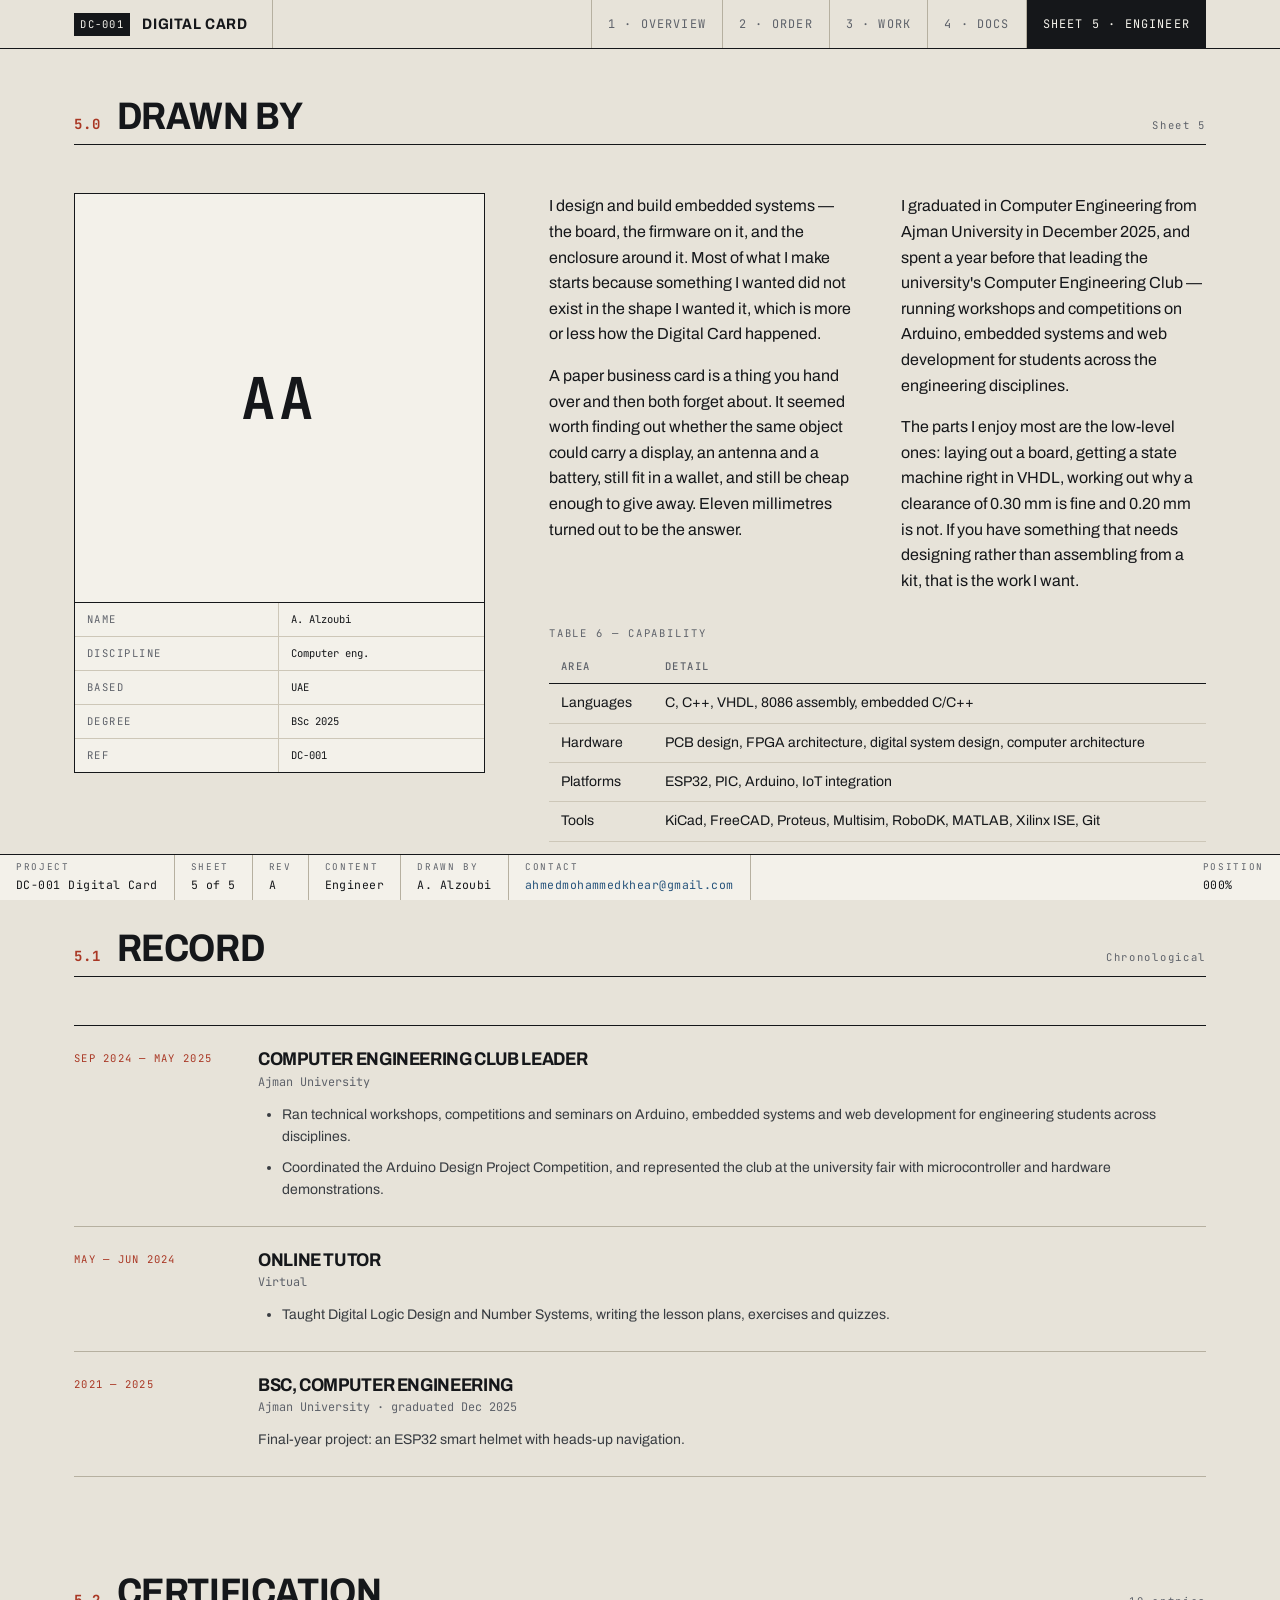
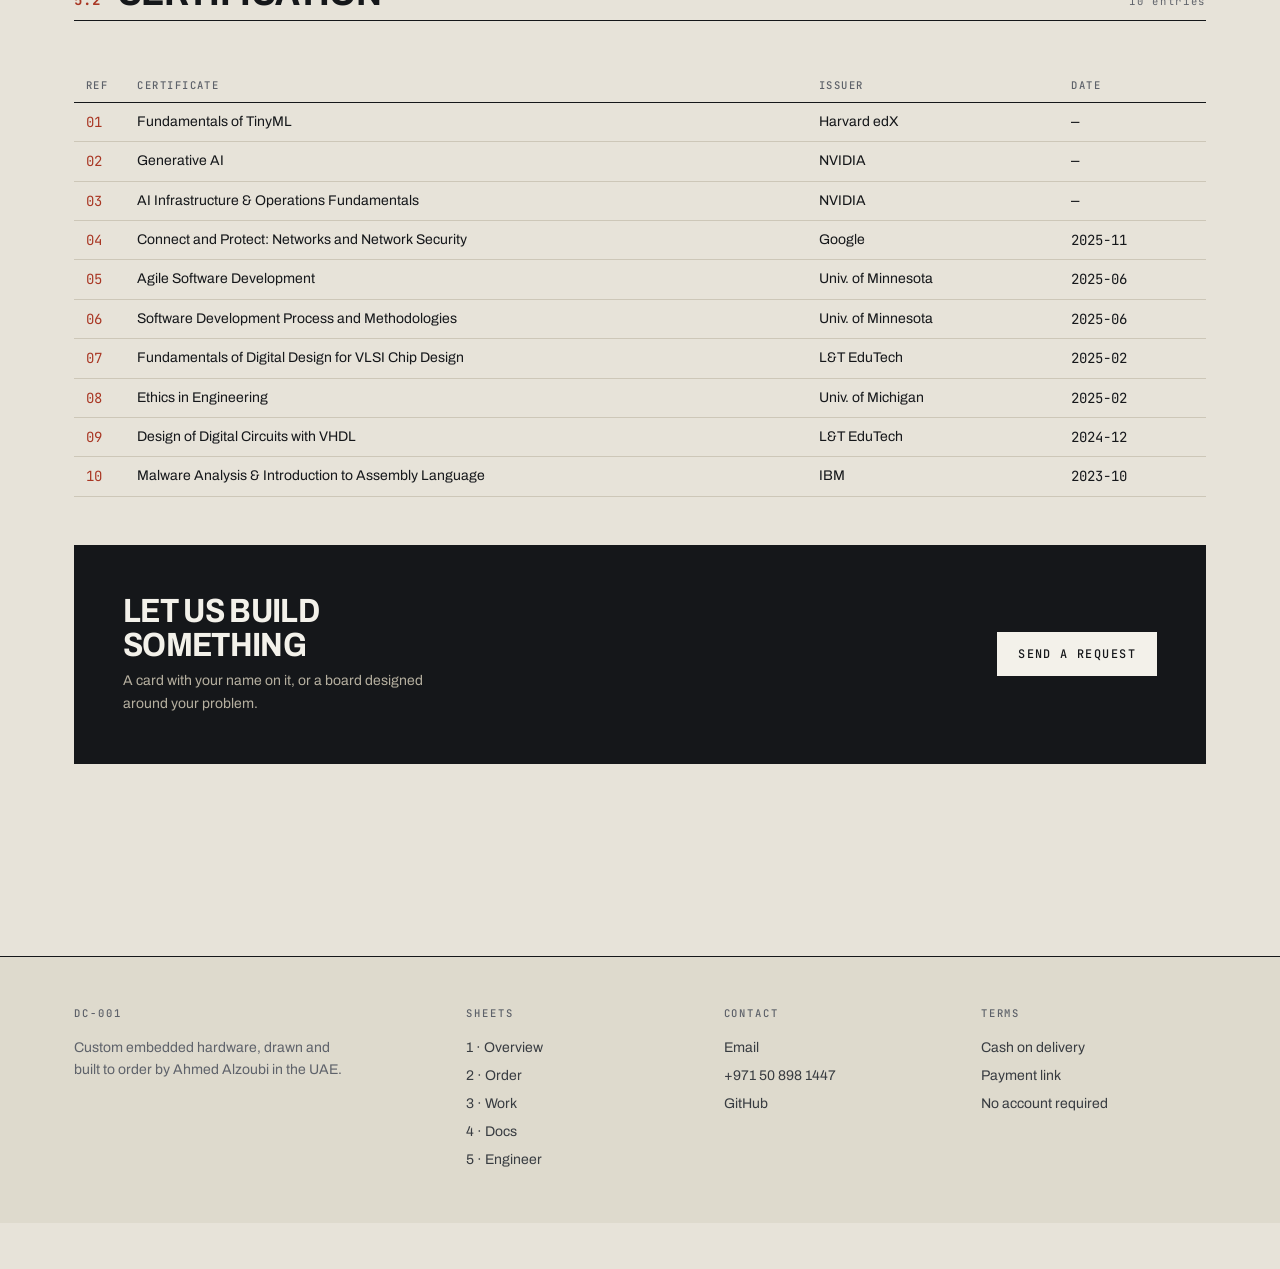
==== about.html @ 769a33d5 "Redesign as an engineering drawing sheet (v4) Present the site as a technical drawing of the product" ====
<!DOCTYPE html>
<html lang="en">
<head>
<meta charset="UTF-8" />
<meta name="viewport" content="width=device-width, initial-scale=1" />
<title>Engineer — DC-001 Digital Card</title>
<meta name="description" content="Ahmed Alzoubi — computer engineer building embedded systems and custom hardware in the UAE." />
<link rel="icon" href="data:image/svg+xml,%3Csvg xmlns='http://www.w3.org/2000/svg' viewBox='0 0 32 32'%3E%3Crect width='32' height='32' fill='%23E7E3D9'/%3E%3Crect x='6' y='9' width='20' height='14' fill='none' stroke='%2315171A' stroke-width='2'/%3E%3Cpath d='M3 27h26' stroke='%23A93724' stroke-width='2'/%3E%3C/svg%3E" />
<link rel="preconnect" href="https://fonts.googleapis.com" />
<link rel="preconnect" href="https://fonts.gstatic.com" crossorigin />
<link rel="stylesheet" href="https://fonts.googleapis.com/css2?family=Archivo:wdth,wght@75..112,400..700&family=JetBrains+Mono:wght@400;500;700&display=swap" />
<link rel="stylesheet" href="style.css" />
</head>
<body>
<a class="skip-link" href="#main">Skip to content</a>

<header class="site-header">
  <div class="container bar">
    <a class="brand" href="index.html"><span class="pn">DC-001</span><span class="nm">Digital Card</span></a>
    <nav class="site-nav" id="site-nav" aria-label="Primary">
      <a href="index.html">1 · Overview</a>
      <a href="shop.html">2 · Order</a>
      <a href="projects.html">3 · Work</a>
      <a href="docs.html">4 · Docs</a>
      <a href="about.html" aria-current="page">Sheet 5 · Engineer</a>
    </nav>
    <button class="nav-toggle" aria-expanded="false" aria-controls="site-nav">Index</button>
  </div>
</header>

<main id="main">

  <section class="section section--tight">
    <div class="container">
      <div class="sec-head">
        <div class="top">
          <span class="num">5.0</span>
          <h2>Drawn by</h2>
          <span class="of">Sheet 5</span>
        </div>
      </div>

      <div class="bio-grid">
        <div class="idcard fade">
          <div class="ph">AA</div>
          <dl>
            <div><dt>Name</dt><dd>A. Alzoubi</dd></div>
            <div><dt>Discipline</dt><dd>Computer eng.</dd></div>
            <div><dt>Based</dt><dd>UAE</dd></div>
            <div><dt>Degree</dt><dd>BSc 2025</dd></div>
            <div><dt>Ref</dt><dd>DC-001</dd></div>
          </dl>
        </div>

        <div>
          <div class="cols2 fade">
            <p>
              I design and build embedded systems — the board, the firmware on it, and the
              enclosure around it. Most of what I make starts because something I wanted did not
              exist in the shape I wanted it, which is more or less how the Digital Card happened.
            </p>
            <p>
              A paper business card is a thing you hand over and then both forget about. It seemed
              worth finding out whether the same object could carry a display, an antenna and a
              battery, still fit in a wallet, and still be cheap enough to give away. Eleven
              millimetres turned out to be the answer.
            </p>
            <p>
              I graduated in Computer Engineering from Ajman University in December 2025, and spent
              a year before that leading the university's Computer Engineering Club — running
              workshops and competitions on Arduino, embedded systems and web development for
              students across the engineering disciplines.
            </p>
            <p>
              The parts I enjoy most are the low-level ones: laying out a board, getting a state
              machine right in VHDL, working out why a clearance of 0.30 mm is fine and 0.20 mm is
              not. If you have something that needs designing rather than assembling from a kit,
              that is the work I want.
            </p>
          </div>

          <div class="fade" style="margin-top:2rem">
            <table class="dtable">
              <caption>Table 6 — Capability</caption>
              <thead><tr><th>Area</th><th>Detail</th></tr></thead>
              <tbody>
                <tr><td>Languages</td><td>C, C++, VHDL, 8086 assembly, embedded C/C++</td></tr>
                <tr><td>Hardware</td><td>PCB design, FPGA architecture, digital system design, computer architecture</td></tr>
                <tr><td>Platforms</td><td>ESP32, PIC, Arduino, IoT integration</td></tr>
                <tr><td>Tools</td><td>KiCad, FreeCAD, Proteus, Multisim, RoboDK, MATLAB, Xilinx ISE, Git</td></tr>
                <tr><td>Other</td><td>Team leading, project management, teaching</td></tr>
              </tbody>
            </table>
          </div>
        </div>
      </div>
    </div>
  </section>

  <section class="section" style="padding-top:0">
    <div class="container">
      <div class="sec-head">
        <div class="top">
          <span class="num">5.1</span>
          <h2>Record</h2>
          <span class="of">Chronological</span>
        </div>
      </div>

      <div class="tl">
        <div class="tl-item fade">
          <span class="when">Sep 2024 — May 2025</span>
          <div>
            <h3>Computer Engineering Club Leader</h3>
            <p class="where">Ajman University</p>
            <ul>
              <li>Ran technical workshops, competitions and seminars on Arduino, embedded systems and web development for engineering students across disciplines.</li>
              <li>Coordinated the Arduino Design Project Competition, and represented the club at the university fair with microcontroller and hardware demonstrations.</li>
            </ul>
          </div>
        </div>

        <div class="tl-item fade">
          <span class="when">May — Jun 2024</span>
          <div>
            <h3>Online Tutor</h3>
            <p class="where">Virtual</p>
            <ul><li>Taught Digital Logic Design and Number Systems, writing the lesson plans, exercises and quizzes.</li></ul>
          </div>
        </div>

        <div class="tl-item fade">
          <span class="when">2021 — 2025</span>
          <div>
            <h3>BSc, Computer Engineering</h3>
            <p class="where">Ajman University · graduated Dec 2025</p>
            <p>Final-year project: an ESP32 smart helmet with heads-up navigation.</p>
          </div>
        </div>
      </div>
    </div>
  </section>

  <section class="section" style="padding-top:0">
    <div class="container">
      <div class="sec-head">
        <div class="top">
          <span class="num">5.2</span>
          <h2>Certification</h2>
          <span class="of">10 entries</span>
        </div>
      </div>

      <div class="fade">
        <table class="dtable">
          <thead><tr><th>Ref</th><th>Certificate</th><th>Issuer</th><th>Date</th></tr></thead>
          <tbody>
            <tr><td class="n">01</td><td>Fundamentals of TinyML</td><td>Harvard edX</td><td class="v">—</td></tr>
            <tr><td class="n">02</td><td>Generative AI</td><td>NVIDIA</td><td class="v">—</td></tr>
            <tr><td class="n">03</td><td>AI Infrastructure &amp; Operations Fundamentals</td><td>NVIDIA</td><td class="v">—</td></tr>
            <tr><td class="n">04</td><td>Connect and Protect: Networks and Network Security</td><td>Google</td><td class="v">2025-11</td></tr>
            <tr><td class="n">05</td><td>Agile Software Development</td><td>Univ. of Minnesota</td><td class="v">2025-06</td></tr>
            <tr><td class="n">06</td><td>Software Development Process and Methodologies</td><td>Univ. of Minnesota</td><td class="v">2025-06</td></tr>
            <tr><td class="n">07</td><td>Fundamentals of Digital Design for VLSI Chip Design</td><td>L&amp;T EduTech</td><td class="v">2025-02</td></tr>
            <tr><td class="n">08</td><td>Ethics in Engineering</td><td>Univ. of Michigan</td><td class="v">2025-02</td></tr>
            <tr><td class="n">09</td><td>Design of Digital Circuits with VHDL</td><td>L&amp;T EduTech</td><td class="v">2024-12</td></tr>
            <tr><td class="n">10</td><td>Malware Analysis &amp; Introduction to Assembly Language</td><td>IBM</td><td class="v">2023-10</td></tr>
          </tbody>
        </table>
      </div>

      <div class="cta fade" style="margin-top:3rem">
        <div class="inner">
          <div>
            <h2>Let us build something</h2>
            <p>A card with your name on it, or a board designed around your problem.</p>
          </div>
          <a class="btn" href="shop.html#order">Send a request</a>
        </div>
      </div>
    </div>
  </section>

</main>

<footer class="site-footer">
  <div class="container">
    <div class="fgrid">
      <div><h5>DC-001</h5><p class="blurb">Custom embedded hardware, drawn and built to order by Ahmed Alzoubi in the UAE.</p></div>
      <div><h5>Sheets</h5><a href="index.html">1 · Overview</a><a href="shop.html">2 · Order</a><a href="projects.html">3 · Work</a><a href="docs.html">4 · Docs</a><a href="about.html">5 · Engineer</a></div>
      <div><h5>Contact</h5><a href="mailto:ahmedmohammedkhear@gmail.com">Email</a><a href="tel:+971508981447">+971 50 898 1447</a><a href="https://github.com/AhmedMKAlzoubi" target="_blank" rel="noopener">GitHub</a></div>
      <div><h5>Terms</h5><p>Cash on delivery</p><p>Payment link</p><p>No account required</p></div>
    </div>
  </div>
</footer>

<div class="titleblock">
  <div class="cellx"><span class="k">Project</span><span class="v">DC-001 Digital Card</span></div>
  <div class="cellx opt"><span class="k">Sheet</span><span class="v">5 of 5</span></div>
  <div class="cellx opt"><span class="k">Rev</span><span class="v">A</span></div>
  <div class="cellx opt"><span class="k">Content</span><span class="v">Engineer</span></div>
  <div class="cellx opt"><span class="k">Drawn by</span><span class="v">A. Alzoubi</span></div>
  <div class="cellx"><span class="k">Contact</span><span class="v"><a href="mailto:ahmedmohammedkhear@gmail.com">ahmedmohammedkhear@gmail.com</a></span></div>
  <div class="cellx"><span class="k">Position</span><span class="v" id="scroll-readout">000%</span></div>
</div>

<script src="script.js"></script>
</body>
</html>
---- style.css ----
/* ============================================================
   DIGITAL CARD — v4 "DRAWING SHEET"
   The site presented as an engineering drawing of the product.
   House rules: no gradients, no shadows, no rounded corners,
   no blur, no glow. Hairlines, flat spot colour, real data.
   ============================================================ */

:root {
  /* Drafting paper */
  --paper:    #E7E3D9;
  --paper-2:  #DEDACD;
  --sheet:    #F3F1EA;
  --ink:      #15171A;
  --ink-2:    #383C41;
  --muted:    #5E626A;
  --rule:     #B6B0A0;
  --rule-2:   #CDC7B8;

  /* Two spot colours, flat, print-like */
  --red:      #A93724;   /* annotation / dimension */
  --blue:     #27547C;   /* construction / links */

  --sans: "Archivo", "Helvetica Neue", Arial, system-ui, sans-serif;
  --mono: "JetBrains Mono", ui-monospace, Consolas, monospace;

  --fs-micro: .66rem;
  --fs-tiny:  .74rem;
  --fs-sm:    .875rem;
  --fs-base:  1rem;
  --fs-lead:  1.15rem;
  --fs-h3:    1.15rem;
  --fs-h2:    clamp(1.6rem, 3.2vw, 2.4rem);
  --fs-h1:    clamp(2.6rem, 7.4vw, 5.6rem);

  --s1:.25rem; --s2:.5rem; --s3:.75rem; --s4:1rem;
  --s5:1.5rem; --s6:2rem;  --s8:3rem;  --s10:4rem; --s12:6rem;

  --container: 1180px;
  --block-h: 46px;           /* fixed title block */
  --ease: cubic-bezier(.4,.0,.2,1);
  --dur: .22s;
}

/* ---------- Base ---------- */
*, *::before, *::after { box-sizing: border-box; margin: 0; padding: 0; }

html { scroll-behavior: smooth; -webkit-text-size-adjust: 100%; }
@media (prefers-reduced-motion: reduce) { html { scroll-behavior: auto; } }

body {
  font-family: var(--sans);
  font-size: var(--fs-base);
  line-height: 1.6;
  color: var(--ink);
  background-color: var(--paper);
  /* graph paper */
  background-image:
    linear-gradient(var(--rule-2) .5px, transparent .5px),
    linear-gradient(90deg, var(--rule-2) .5px, transparent .5px);
  background-size: 22px 22px;
  padding-bottom: var(--block-h);
  -webkit-font-smoothing: antialiased;
  overflow-x: hidden;
}

img, svg, model-viewer { display: block; max-width: 100%; }
a { color: inherit; }
button { font: inherit; color: inherit; }

h1, h2, h3, h4 { font-weight: 700; line-height: 1.02; letter-spacing: -.02em; }

::selection { background: var(--red); color: var(--sheet); }
:focus-visible { outline: 2px solid var(--red); outline-offset: 2px; }

.skip-link { position: absolute; left: -9999px; top: 0; z-index: 300; background: var(--ink); color: var(--sheet); padding: var(--s3) var(--s4); }
.skip-link:focus { left: 0; }
.sr-only { position: absolute; width: 1px; height: 1px; overflow: hidden; clip: rect(0 0 0 0); white-space: nowrap; }

/* ---------- Shared type ---------- */
.label {
  display: inline-block; font-family: var(--mono); font-size: var(--fs-micro);
  letter-spacing: .2em; text-transform: uppercase; color: var(--muted);
}
.label--red { color: var(--red); }

.mono { font-family: var(--mono); font-variant-numeric: tabular-nums; }

.container { width: 100%; max-width: var(--container); margin-inline: auto; padding-inline: var(--s5); }

/* ---------- Section head: numbered, ruled ---------- */
.section { padding-block: var(--s12); }
.section--tight { padding-block: var(--s8); }

.sec-head { margin-bottom: var(--s8); }
.sec-head .top {
  display: flex; align-items: baseline; gap: var(--s4);
  border-bottom: 1.5px solid var(--ink); padding-bottom: var(--s2); margin-bottom: var(--s4);
}
.sec-head .num {
  font-family: var(--mono); font-size: var(--fs-sm); font-weight: 700; color: var(--red);
  letter-spacing: .06em; white-space: nowrap;
}
.sec-head h2 {
  font-size: var(--fs-h2); text-transform: uppercase; font-stretch: 88%;
  letter-spacing: -.01em; flex: 1;
}
.sec-head .of { font-family: var(--mono); font-size: var(--fs-micro); color: var(--muted); letter-spacing: .16em; }
.sec-head .desc { color: var(--ink-2); max-width: 58ch; font-size: var(--fs-lead); }

/* ---------- Motion: mechanical, not bouncy ---------- */
.draw { transform: scaleX(0); transform-origin: 0 50%; }
.draw.in { transform: scaleX(1); transition: transform .6s var(--ease); }

.fade { opacity: 0; transform: translateY(10px); }
.fade.in {
  opacity: 1; transform: none;
  transition: opacity .5s var(--ease), transform .5s var(--ease);
  transition-delay: calc(var(--i,0) * 55ms);
}
@media (prefers-reduced-motion: reduce) {
  .draw, .draw.in { transform: none; transition: none; }
  .fade, .fade.in { opacity: 1; transform: none; transition: none; }
}

/* ---------- Header ---------- */
.site-header {
  position: sticky; top: 0; z-index: 60;
  background: var(--paper); border-bottom: 1.5px solid var(--ink);
}
.site-header .bar { display: flex; align-items: stretch; justify-content: space-between; gap: var(--s4); }

.brand {
  display: flex; align-items: center; gap: var(--s3); text-decoration: none;
  padding-block: var(--s3); border-right: 1px solid var(--rule); padding-right: var(--s5);
}
.brand .pn {
  font-family: var(--mono); font-size: var(--fs-micro); letter-spacing: .12em;
  color: var(--sheet); background: var(--ink); padding: .2rem .4rem;
}
.brand .nm { font-weight: 700; text-transform: uppercase; letter-spacing: .04em; font-size: .95rem; font-stretch: 88%; }

.site-nav { display: flex; align-items: stretch; margin-left: auto; }
.site-nav a {
  display: flex; align-items: center; text-decoration: none;
  font-family: var(--mono); font-size: var(--fs-tiny); letter-spacing: .1em; text-transform: uppercase;
  color: var(--muted); padding-inline: var(--s4); border-left: 1px solid var(--rule);
  transition: background var(--dur) var(--ease), color var(--dur) var(--ease);
}
.site-nav a:hover { color: var(--ink); background: var(--paper-2); }
.site-nav a[aria-current="page"] { color: var(--sheet); background: var(--ink); }

.nav-toggle {
  display: none; align-items: center; gap: var(--s2); cursor: pointer;
  background: transparent; border: 0; border-left: 1px solid var(--rule);
  padding-inline: var(--s4); font-family: var(--mono); font-size: var(--fs-tiny);
  letter-spacing: .1em; text-transform: uppercase;
}

/* ---------- Fixed title block ---------- */
.titleblock {
  position: fixed; bottom: 0; left: 0; right: 0; height: var(--block-h); z-index: 70;
  display: flex; align-items: stretch;
  background: var(--sheet); border-top: 1.5px solid var(--ink);
  font-family: var(--mono); font-size: var(--fs-micro);
}
.titleblock .cellx {
  display: flex; flex-direction: column; justify-content: center; gap: 1px;
  padding: 0 var(--s4); border-right: 1px solid var(--rule); white-space: nowrap;
}
.titleblock .cellx:last-child { border-right: 0; margin-left: auto; }
.titleblock .k {
  display: block; font-size: .58rem; letter-spacing: .18em; text-transform: uppercase; color: var(--muted);
}
.titleblock .v { display: block; font-size: .72rem; color: var(--ink); letter-spacing: .04em; }
.titleblock a { color: var(--blue); text-decoration: none; }
.titleblock a:hover { text-decoration: underline; }

/* ---------- Buttons ---------- */
.btn {
  display: inline-flex; align-items: center; gap: var(--s2);
  font-family: var(--mono); font-size: var(--fs-tiny); font-weight: 500;
  letter-spacing: .12em; text-transform: uppercase; text-decoration: none; cursor: pointer;
  padding: .72rem 1.25rem; border: 1.5px solid var(--ink); background: var(--ink); color: var(--sheet);
  transition: background var(--dur) var(--ease), color var(--dur) var(--ease);
}
.btn:hover { background: var(--red); border-color: var(--red); }
.btn--out { background: transparent; color: var(--ink); }
.btn--out:hover { background: var(--ink); color: var(--sheet); border-color: var(--ink); }
.btn--block { width: 100%; justify-content: center; }
.btn[disabled] { opacity: .5; pointer-events: none; }

/* ---------- Hero ---------- */
.hero { padding-block: var(--s10) var(--s12); }
.hero-grid { display: grid; grid-template-columns: 1fr 1.08fr; gap: var(--s10); align-items: start; }

.hero .rev {
  display: flex; align-items: center; gap: var(--s3); margin-bottom: var(--s5);
  font-family: var(--mono); font-size: var(--fs-micro); letter-spacing: .18em; text-transform: uppercase;
}
.hero .rev b { background: var(--red); color: var(--sheet); padding: .2rem .45rem; font-weight: 500; }
.hero .rev span { color: var(--muted); }

.hero h1 {
  font-size: var(--fs-h1); text-transform: uppercase; font-stretch: 84%;
  letter-spacing: -.028em; margin-bottom: var(--s5);
}
.hero h1 em { font-style: normal; color: var(--red); }
.hero .lead { font-size: var(--fs-lead); color: var(--ink-2); max-width: 42ch; margin-bottom: var(--s6); }
.hero-actions { display: flex; gap: var(--s3); flex-wrap: wrap; margin-bottom: var(--s8); }

/* Key data as a drafting parameter list */
.params { border-top: 1.5px solid var(--ink); }
.params .row {
  display: grid; grid-template-columns: 1fr auto; gap: var(--s4); align-items: baseline;
  padding: .55rem 0; border-bottom: 1px solid var(--rule-2);
}
.params .k { font-family: var(--mono); font-size: var(--fs-micro); letter-spacing: .16em; text-transform: uppercase; color: var(--muted); }
.params .v { font-family: var(--mono); font-size: 1.02rem; font-weight: 500; font-variant-numeric: tabular-nums; }

/* ---------- Drawing viewport ---------- */
.viewport {
  position: relative; background: var(--sheet); border: 1.5px solid var(--ink);
  aspect-ratio: 1 / .92; overflow: hidden;
}
.viewport::before {
  content: ""; position: absolute; inset: 10px; border: 1px dashed var(--rule); pointer-events: none;
}
.viewport model-viewer { width: 100%; height: 100%; background: transparent; position: relative; z-index: 1; }

/* corner crop marks */
.viewport i {
  position: absolute; width: 13px; height: 13px; border: 0 solid var(--ink); z-index: 3; pointer-events: none;
}
.viewport i:nth-child(1) { top: 5px; left: 5px;  border-top-width: 1.5px; border-left-width: 1.5px; }
.viewport i:nth-child(2) { top: 5px; right: 5px; border-top-width: 1.5px; border-right-width: 1.5px; }
.viewport i:nth-child(3) { bottom: 5px; left: 5px;  border-bottom-width: 1.5px; border-left-width: 1.5px; }
.viewport i:nth-child(4) { bottom: 5px; right: 5px; border-bottom-width: 1.5px; border-right-width: 1.5px; }

.viewport .vp-label {
  position: absolute; left: 14px; top: 14px; z-index: 4;
  font-family: var(--mono); font-size: var(--fs-micro); letter-spacing: .16em; text-transform: uppercase;
  color: var(--muted); background: var(--sheet); padding: .15rem .35rem;
}
.viewport .vp-hint {
  position: absolute; right: 14px; bottom: 14px; z-index: 4;
  font-family: var(--mono); font-size: var(--fs-micro); color: var(--muted);
}

/* Dimension + leader overlay */
.annot { position: absolute; inset: 0; z-index: 2; pointer-events: none; transition: opacity .3s var(--ease); }
.annot.hide { opacity: 0; }
.annot line, .annot path { stroke: var(--red); stroke-width: 1; fill: none; vector-effect: non-scaling-stroke; }
.annot .tick { stroke-width: 1; }
/* Sized in viewBox units (1000 wide), so this shrinks with the frame —
   24 renders around 11-13px on a desktop split layout. */
.annot text {
  font-family: var(--mono); font-size: 24px; fill: var(--red); letter-spacing: .04em; text-transform: uppercase;
}
.annot .lead-dot { fill: var(--red); stroke: none; }

/* stroke-draw animation */
.annot .drawline { stroke-dasharray: var(--len, 400); stroke-dashoffset: var(--len, 400); }
.annot.go .drawline { animation: drawIn .9s var(--ease) forwards; animation-delay: calc(var(--d,0) * 120ms); }
.annot.go text, .annot.go .lead-dot { animation: annotIn .4s var(--ease) both; animation-delay: calc(var(--d,0) * 120ms + .5s); }
@keyframes drawIn { to { stroke-dashoffset: 0; } }
@keyframes annotIn { from { opacity: 0; } to { opacity: 1; } }
@media (prefers-reduced-motion: reduce) {
  .annot .drawline { stroke-dashoffset: 0; }
  .annot.go .drawline, .annot.go text, .annot.go .lead-dot { animation: none; }
}

/* Figure caption */
.figcap {
  display: flex; gap: var(--s3); align-items: baseline;
  margin-top: var(--s3); font-family: var(--mono); font-size: var(--fs-micro);
  letter-spacing: .1em; text-transform: uppercase; color: var(--muted);
}
.figcap b { color: var(--red); font-weight: 500; }

/* ---------- Data tables ---------- */
.dtable { width: 100%; border-collapse: collapse; font-size: var(--fs-sm); }
.dtable caption {
  text-align: left; font-family: var(--mono); font-size: var(--fs-micro);
  letter-spacing: .18em; text-transform: uppercase; color: var(--muted);
  padding-bottom: var(--s2);
}
.dtable th {
  text-align: left; font-family: var(--mono); font-size: var(--fs-micro);
  letter-spacing: .14em; text-transform: uppercase; font-weight: 500; color: var(--muted);
  border-bottom: 1.5px solid var(--ink); padding: var(--s2) var(--s3);
}
.dtable td { padding: .5rem var(--s3); border-bottom: 1px solid var(--rule-2); vertical-align: top; }
.dtable tbody tr:hover { background: var(--paper-2); }
.dtable td.v { font-family: var(--mono); font-variant-numeric: tabular-nums; white-space: nowrap; }
.dtable td.n { font-family: var(--mono); color: var(--red); width: 3.2rem; }
.dtable .unit { color: var(--muted); }

.table-2col { display: grid; grid-template-columns: 1fr 1fr; gap: var(--s8); align-items: start; }

/* ---------- Variant index ---------- */
.variants { display: grid; grid-template-columns: 1fr 1.15fr; gap: var(--s8); align-items: start; }

.vlist { border-top: 1.5px solid var(--ink); }
.vtab {
  display: grid; grid-template-columns: 2.6rem 1fr auto; gap: var(--s4); align-items: center;
  width: 100%; text-align: left; cursor: pointer; background: transparent;
  border: 0; border-bottom: 1px solid var(--rule); padding: var(--s4) var(--s2);
  transition: background var(--dur) var(--ease), padding-left var(--dur) var(--ease);
}
.vtab:hover { background: var(--paper-2); padding-left: var(--s4); }
.vtab[aria-selected="true"] { background: var(--ink); }
.vtab[aria-selected="true"] .vn,
.vtab[aria-selected="true"] h3 { color: var(--sheet); }
.vtab[aria-selected="true"] p,
.vtab[aria-selected="true"] .vd { color: var(--rule); }
.vn { font-family: var(--mono); font-size: var(--fs-sm); color: var(--red); font-weight: 700; }
.vtab h3 { font-size: var(--fs-h3); text-transform: uppercase; font-stretch: 90%; letter-spacing: 0; }
.vtab p { font-size: var(--fs-sm); color: var(--muted); }
.vd { font-family: var(--mono); font-size: var(--fs-micro); color: var(--muted); white-space: nowrap; }

.vpanel .note { color: var(--ink-2); font-size: var(--fs-sm); margin-top: var(--s4); max-width: 52ch; }

/* ---------- Index list (projects) ---------- */
.index-list { border-top: 1.5px solid var(--ink); }
.irow {
  display: grid; grid-template-columns: 3rem 1.5fr 1fr auto; gap: var(--s5); align-items: baseline;
  padding: var(--s4) var(--s2); border-bottom: 1px solid var(--rule); text-decoration: none;
  transition: background var(--dur) var(--ease), padding-left var(--dur) var(--ease);
}
.irow:hover { background: var(--paper-2); padding-left: var(--s4); }
.irow .n { font-family: var(--mono); font-size: var(--fs-sm); color: var(--red); }
.irow h3 { font-size: var(--fs-h3); text-transform: uppercase; font-stretch: 90%; letter-spacing: 0; }
.irow .meta { font-family: var(--mono); font-size: var(--fs-tiny); color: var(--muted); }
.irow .go { font-family: var(--mono); font-size: var(--fs-tiny); color: var(--muted); transition: color var(--dur) var(--ease); }
.irow:hover .go { color: var(--red); }

/* ---------- Detail blocks (projects/about) ---------- */
.detail { border-top: 1.5px solid var(--ink); padding-top: var(--s4); }
.detail + .detail { margin-top: var(--s8); }
.detail .hd { display: flex; align-items: baseline; justify-content: space-between; gap: var(--s4); margin-bottom: var(--s3); flex-wrap: wrap; }
.detail h3 { font-size: 1.4rem; text-transform: uppercase; font-stretch: 88%; }
.detail .tag { font-family: var(--mono); font-size: var(--fs-micro); letter-spacing: .14em; text-transform: uppercase; color: var(--red); }
.detail p { color: var(--ink-2); max-width: 68ch; }
.detail .stack { font-family: var(--mono); font-size: var(--fs-tiny); color: var(--muted); margin-top: var(--s3); }
.detail ul { color: var(--ink-2); padding-left: var(--s5); margin-top: var(--s3); font-size: var(--fs-sm); }
.detail li + li { margin-top: var(--s2); }

/* Two-column editorial body */
.cols2 { columns: 2; column-gap: var(--s8); }
.cols2 p { break-inside: avoid; margin-bottom: var(--s4); }

/* ---------- Product rows (shop) ---------- */
.prow {
  display: grid; grid-template-columns: 1.1fr 1.4fr; gap: var(--s8);
  border-top: 1.5px solid var(--ink); padding-top: var(--s5); align-items: start;
}
.prow + .prow { margin-top: var(--s10); }
.prow .pv { position: relative; background: var(--sheet); border: 1px solid var(--ink); aspect-ratio: 4/3; overflow: hidden; }
.prow .pv model-viewer { width: 100%; height: 100%; background: transparent; }
.prow .pv img { width: 100%; height: 100%; object-fit: cover; }
.prow .pv .vp-label { position: absolute; left: 10px; top: 10px; z-index: 3; font-family: var(--mono); font-size: var(--fs-micro); letter-spacing: .16em; text-transform: uppercase; color: var(--muted); background: var(--sheet); padding: .12rem .3rem; }
.prow h3 { font-size: 1.55rem; text-transform: uppercase; font-stretch: 88%; margin-bottom: var(--s2); }
.prow .sub { font-family: var(--mono); font-size: var(--fs-micro); letter-spacing: .16em; text-transform: uppercase; color: var(--red); margin-bottom: var(--s4); }
.prow p { color: var(--ink-2); margin-bottom: var(--s5); max-width: 56ch; }
.prow .buy { display: flex; align-items: center; justify-content: space-between; gap: var(--s4); border-top: 1px solid var(--rule); padding-top: var(--s4); flex-wrap: wrap; }
.prow .price { font-family: var(--mono); font-size: 1.5rem; font-weight: 700; font-variant-numeric: tabular-nums; }
.prow .price small { font-size: var(--fs-micro); letter-spacing: .14em; color: var(--muted); display: block; text-transform: uppercase; font-weight: 400; }

/* ---------- Form: request-for-order sheet ---------- */
.form-sheet { background: var(--sheet); border: 1.5px solid var(--ink); max-width: 780px; margin-inline: auto; }
.form-sheet .fhd {
  display: flex; align-items: baseline; justify-content: space-between; gap: var(--s4);
  border-bottom: 1.5px solid var(--ink); padding: var(--s4) var(--s5); flex-wrap: wrap;
}
.form-sheet .fhd h3 { font-size: 1.15rem; text-transform: uppercase; font-stretch: 88%; }
.form-sheet .fhd span { font-family: var(--mono); font-size: var(--fs-micro); letter-spacing: .16em; text-transform: uppercase; color: var(--muted); }
.form-sheet .fbody { padding: var(--s5); }

.notice {
  display: flex; gap: var(--s3); border: 1px solid var(--ink); border-left: 4px solid var(--red);
  padding: var(--s4); margin-bottom: var(--s5); font-size: var(--fs-sm); color: var(--ink-2);
}
.notice b { font-family: var(--mono); font-size: var(--fs-micro); letter-spacing: .16em; text-transform: uppercase; color: var(--red); display: block; margin-bottom: var(--s1); }

.frow { display: grid; grid-template-columns: 1fr 1fr; gap: var(--s4); }
.field { margin-bottom: var(--s4); }
.field label {
  display: block; font-family: var(--mono); font-size: var(--fs-micro);
  letter-spacing: .16em; text-transform: uppercase; color: var(--muted); margin-bottom: var(--s2);
}
.field .req { color: var(--red); }
.field input, .field textarea {
  width: 100%; font-family: var(--mono); font-size: .94rem; color: var(--ink);
  padding: .6rem .7rem; background: var(--paper); border: 1px solid var(--rule);
  transition: border-color var(--dur) var(--ease), background var(--dur) var(--ease);
}
.field input::placeholder, .field textarea::placeholder { color: var(--muted); }
.field input:focus, .field textarea:focus { outline: none; border-color: var(--ink); background: var(--sheet); }
.field textarea { resize: vertical; min-height: 84px; }
.field .hint { font-size: var(--fs-micro); color: var(--muted); margin-top: var(--s1); }

fieldset { border: 0; margin-bottom: var(--s4); }
fieldset legend { font-family: var(--mono); font-size: var(--fs-micro); letter-spacing: .16em; text-transform: uppercase; color: var(--muted); margin-bottom: var(--s2); }
.choices { display: grid; grid-template-columns: 1fr 1fr; gap: 0; border: 1px solid var(--rule); }
.choice {
  display: flex; align-items: center; gap: var(--s3); cursor: pointer;
  font-family: var(--mono); font-size: var(--fs-tiny); padding: .75rem 1rem;
  transition: background var(--dur) var(--ease);
}
.choice + .choice { border-left: 1px solid var(--rule); }
.choice:hover { background: var(--paper-2); }
.choice input { accent-color: var(--red); }
.choice:has(input:checked) { background: var(--ink); color: var(--sheet); }

.form-status { margin-top: var(--s4); font-family: var(--mono); font-size: var(--fs-tiny); color: var(--muted); min-height: 1.4rem; text-align: center; }
.form-status[data-state="success"] { color: var(--blue); }
.form-status[data-state="error"] { color: var(--red); }

/* ---------- Docs ---------- */
.docs-wrap { display: grid; grid-template-columns: 220px 1fr; gap: var(--s10); align-items: start; }
.docs-rail { position: sticky; top: 78px; border-top: 1.5px solid var(--ink); padding-top: var(--s3); }
.docs-rail a {
  display: flex; gap: var(--s3); text-decoration: none; font-family: var(--mono);
  font-size: var(--fs-tiny); color: var(--muted); padding: .38rem 0;
  transition: color var(--dur) var(--ease);
}
.docs-rail a span { color: var(--rule); }
.docs-rail a:hover { color: var(--ink); }
.docs-rail a.active { color: var(--red); }
.docs-rail a.active span { color: var(--red); }

.doc-section { scroll-margin-top: 84px; }
.doc-section + .doc-section { margin-top: var(--s10); }
.doc-section > h2 {
  font-size: 1.35rem; text-transform: uppercase; font-stretch: 88%;
  border-bottom: 1.5px solid var(--ink); padding-bottom: var(--s2); margin-bottom: var(--s5);
}

details.acc { border-bottom: 1px solid var(--rule); }
details.acc summary {
  cursor: pointer; list-style: none; padding: var(--s4) 0;
  display: flex; align-items: baseline; justify-content: space-between; gap: var(--s4);
  font-weight: 600; transition: color var(--dur) var(--ease);
}
details.acc summary::-webkit-details-marker { display: none; }
details.acc summary:hover { color: var(--red); }
details.acc summary .sign { font-family: var(--mono); color: var(--red); flex: none; }
details.acc[open] summary .sign { transform: none; }
details.acc .acc-body { padding-bottom: var(--s5); color: var(--ink-2); font-size: var(--fs-sm); max-width: 68ch; }
details.acc .acc-body p + p, details.acc .acc-body ul, details.acc .acc-body ol { margin-top: var(--s3); }
details.acc .acc-body ul, details.acc .acc-body ol { padding-left: var(--s5); }
details.acc .acc-body li + li { margin-top: var(--s2); }
details.acc .acc-body strong { color: var(--ink); }
details.acc .acc-body a { color: var(--blue); }

/* ---------- About ---------- */
.bio-grid { display: grid; grid-template-columns: 1fr 1.6fr; gap: var(--s10); align-items: start; }
.idcard { background: var(--sheet); border: 1.5px solid var(--ink); }
.idcard .ph {
  aspect-ratio: 1; display: grid; place-items: center; border-bottom: 1.5px solid var(--ink);
  font-family: var(--mono); font-size: 3.6rem; font-weight: 700; letter-spacing: .06em;
  background-image: linear-gradient(var(--rule-2) .5px, transparent .5px), linear-gradient(90deg, var(--rule-2) .5px, transparent .5px);
  background-size: 18px 18px;
}
.idcard dl { font-family: var(--mono); font-size: var(--fs-micro); }
.idcard dl > div { display: grid; grid-template-columns: 1fr 1fr; border-bottom: 1px solid var(--rule-2); }
.idcard dl > div:last-child { border-bottom: 0; }
.idcard dt { padding: .5rem var(--s3); letter-spacing: .14em; text-transform: uppercase; color: var(--muted); border-right: 1px solid var(--rule-2); }
.idcard dd { padding: .5rem var(--s3); }

.tl { border-top: 1.5px solid var(--ink); }
.tl-item { display: grid; grid-template-columns: 10rem 1fr; gap: var(--s5); padding: var(--s5) 0; border-bottom: 1px solid var(--rule); }
.tl-item .when { font-family: var(--mono); font-size: var(--fs-micro); letter-spacing: .12em; text-transform: uppercase; color: var(--red); }
.tl-item h3 { font-size: 1.15rem; text-transform: uppercase; font-stretch: 90%; margin-bottom: var(--s1); }
.tl-item .where { font-family: var(--mono); font-size: var(--fs-tiny); color: var(--muted); margin-bottom: var(--s3); }
.tl-item p, .tl-item li { color: var(--ink-2); font-size: var(--fs-sm); }
.tl-item ul { padding-left: var(--s5); }
.tl-item li + li { margin-top: var(--s2); }

/* ---------- CTA strip ---------- */
.cta { border: 1.5px solid var(--ink); background: var(--ink); color: var(--sheet); padding: var(--s8); }
.cta .inner { display: flex; align-items: center; justify-content: space-between; gap: var(--s6); flex-wrap: wrap; }
.cta h2 { font-size: clamp(1.4rem, 3vw, 2.1rem); text-transform: uppercase; font-stretch: 88%; max-width: 20ch; }
.cta p { color: var(--rule); font-size: var(--fs-sm); max-width: 40ch; margin-top: var(--s2); }
.cta .btn { background: var(--sheet); color: var(--ink); border-color: var(--sheet); }
.cta .btn:hover { background: var(--red); color: var(--sheet); border-color: var(--red); }

/* ---------- Footer ---------- */
.site-footer { border-top: 1.5px solid var(--ink); margin-top: var(--s12); background: var(--paper-2); }
.fgrid { display: grid; grid-template-columns: 1.6fr 1fr 1fr 1fr; gap: var(--s6); padding-block: var(--s8); }
.fgrid h5 { font-family: var(--mono); font-size: var(--fs-micro); letter-spacing: .18em; text-transform: uppercase; color: var(--muted); margin-bottom: var(--s3); font-weight: 500; }
.fgrid a, .fgrid p { display: block; text-decoration: none; color: var(--ink-2); font-size: var(--fs-sm); padding: .18rem 0; }
.fgrid a:hover { color: var(--red); }
.fgrid .blurb { max-width: 34ch; color: var(--muted); }

/* ---------- Responsive ---------- */
@media (max-width: 1000px) {
  .hero-grid, .variants, .prow, .bio-grid { grid-template-columns: 1fr; gap: var(--s6); }
  .table-2col { grid-template-columns: 1fr; gap: var(--s6); }
  .docs-wrap { grid-template-columns: 1fr; gap: var(--s5); }
  .docs-rail { position: static; display: flex; flex-wrap: wrap; gap: var(--s4); }
  .fgrid { grid-template-columns: 1fr 1fr; }
  .cols2 { columns: 1; }
  .viewport { max-width: 560px; }
}

@media (max-width: 760px) {
  :root { --block-h: 42px; }
  .section { padding-block: var(--s8); }
  .nav-toggle { display: flex; }
  .site-nav {
    display: none; position: absolute; top: 100%; left: 0; right: 0; flex-direction: column;
    background: var(--paper); border-bottom: 1.5px solid var(--ink);
  }
  .site-nav.open { display: flex; }
  .site-nav a { border-left: 0; border-top: 1px solid var(--rule); padding: .8rem var(--s5); }
  .brand { border-right: 0; }
  .frow, .choices { grid-template-columns: 1fr; }
  .choice + .choice { border-left: 0; border-top: 1px solid var(--rule); }
  .irow { grid-template-columns: 2.2rem 1fr auto; gap: var(--s3); }
  .irow .meta { display: none; }

  /* Dimension labels live in a 1000-unit viewBox, so they shrink with the
     frame. Scale them back up to stay legible, and drop the leader callouts —
     three of them in a 325px box is unreadable clutter. */
  .annot text { font-size: 30px; }
  .annot .callout { display: none; }

  /* Tables: tighten first so most fit, then allow the few that cannot to
     scroll on their own rather than clipping a column out of reach. */
  .dtable { display: block; overflow-x: auto; -webkit-overflow-scrolling: touch; }
  .dtable th, .dtable td { padding-inline: var(--s2); }
  .dtable td.n { width: 2.2rem; }
  .tl-item { grid-template-columns: 1fr; gap: var(--s2); }
  .fgrid { grid-template-columns: 1fr; }
  .vtab { grid-template-columns: 2rem 1fr; }
  .vd { display: none; }
  /* Title block: drop the optional cells and the project name (already in the
     header), then let the contact truncate rather than shove the readout off. */
  .titleblock { overflow: hidden; }
  .titleblock .cellx.opt { display: none; }
  .titleblock .cellx:first-child { display: none; }
  .titleblock .cellx { min-width: 0; }
  .titleblock .v { overflow: hidden; text-overflow: ellipsis; }
  .cta .inner { flex-direction: column; align-items: flex-start; }
}
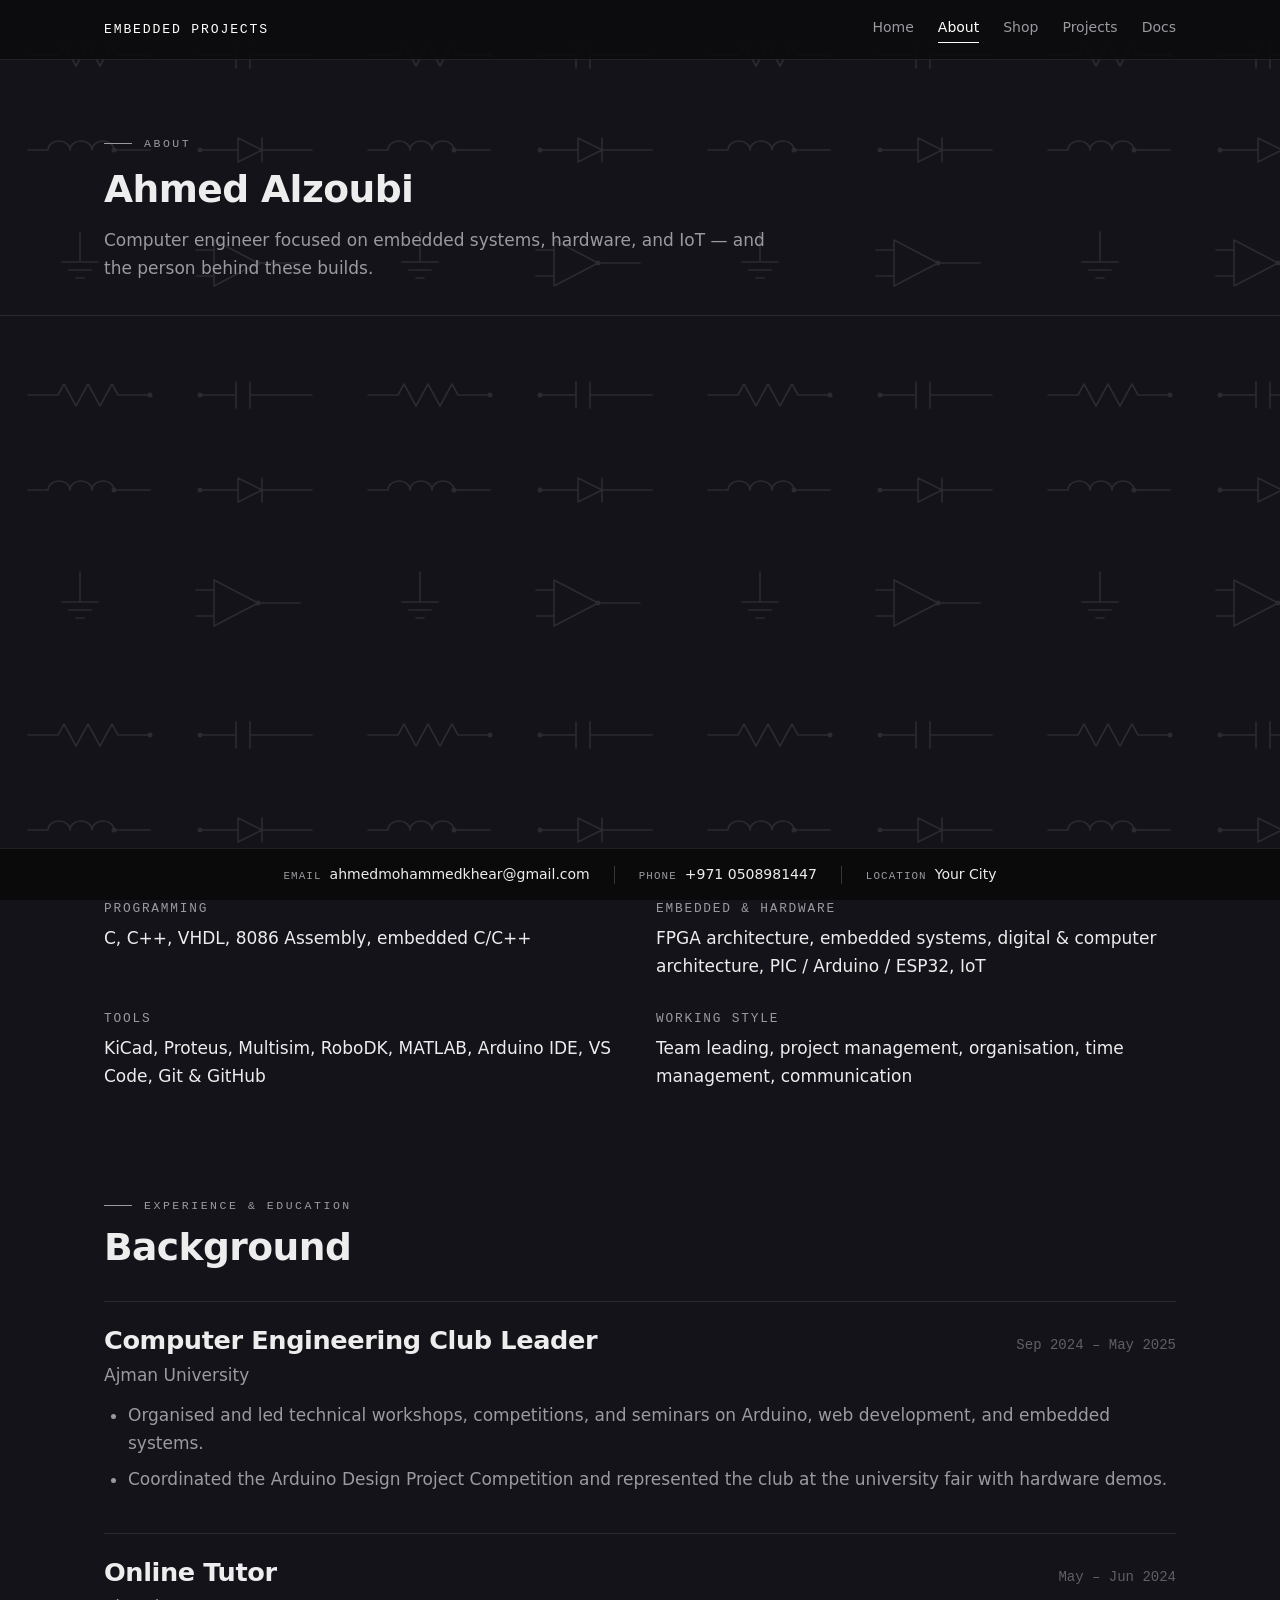
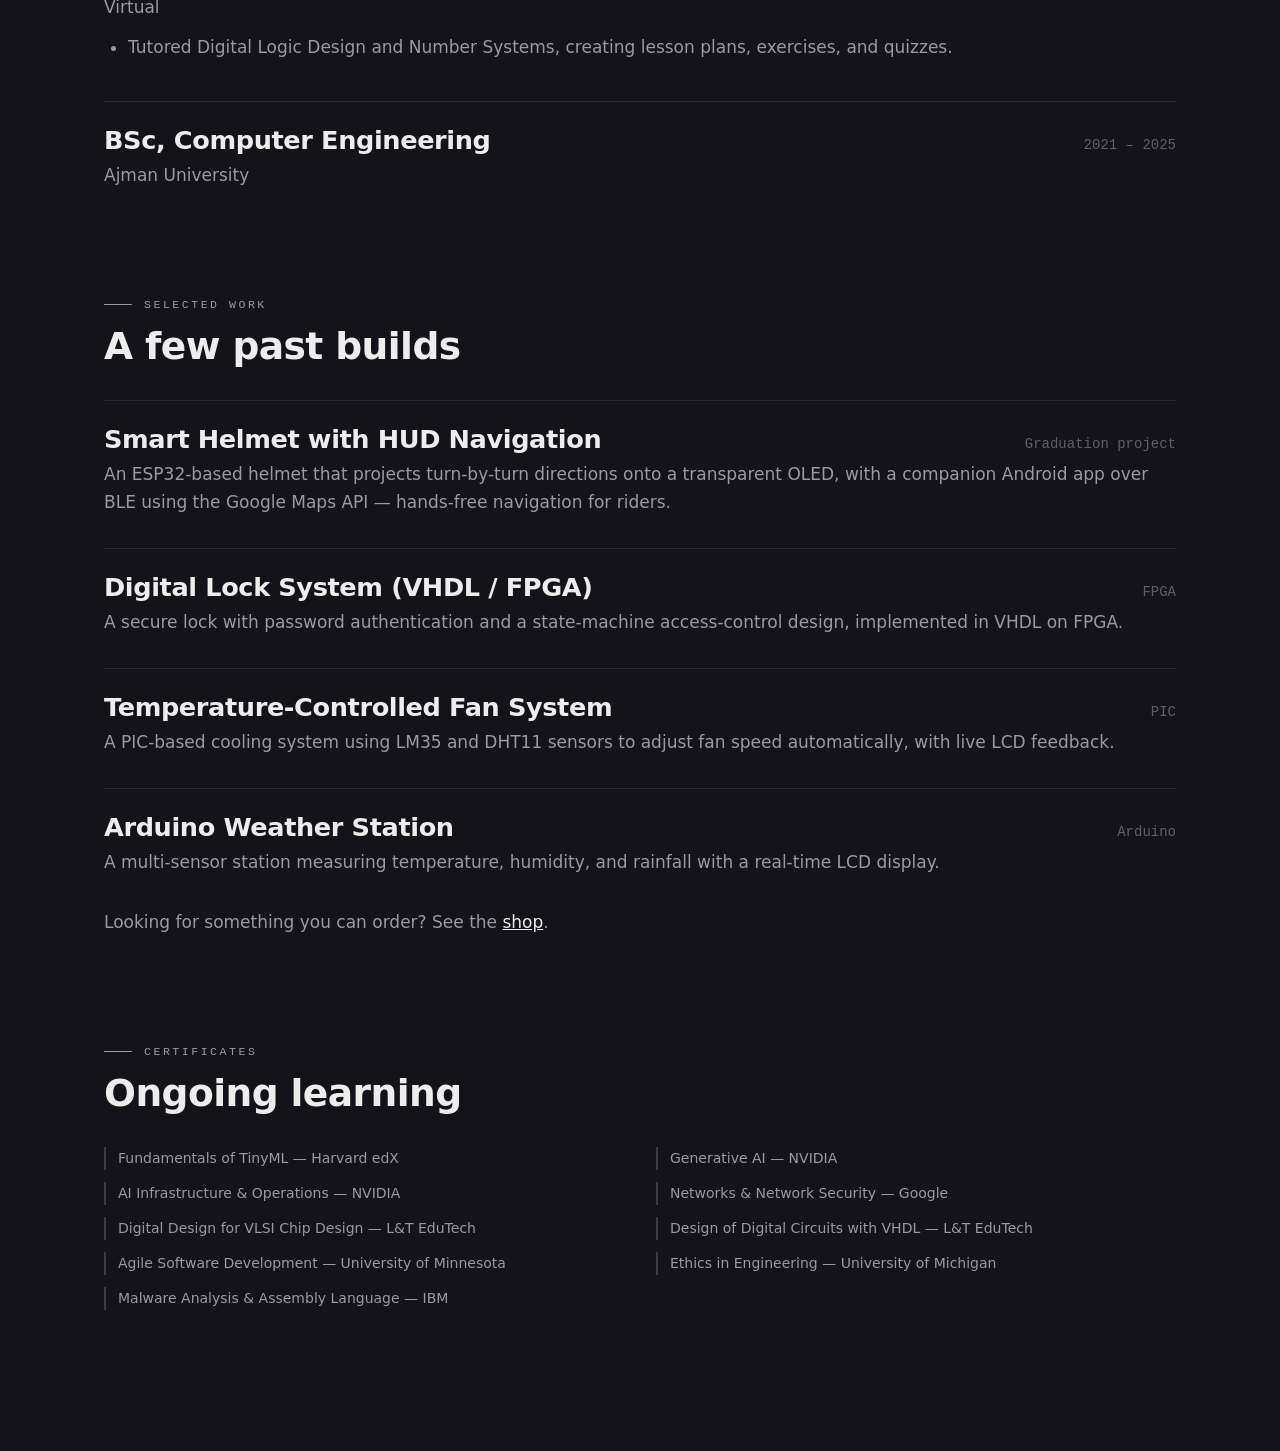
==== commit 88f022f5: "Archive design v1: monochrome dark, multi-page The first multi-page build: near-black monochrome pal" ====
--- a/about.html
+++ b/about.html
@@ -1,209 +1,150 @@
 <!DOCTYPE html>
 <html lang="en">
 <head>
-<meta charset="UTF-8" />
-<meta name="viewport" content="width=device-width, initial-scale=1" />
-<title>Engineer — DC-001 Digital Card</title>
-<meta name="description" content="Ahmed Alzoubi — computer engineer building embedded systems and custom hardware in the UAE." />
-<link rel="icon" href="data:image/svg+xml,%3Csvg xmlns='http://www.w3.org/2000/svg' viewBox='0 0 32 32'%3E%3Crect width='32' height='32' fill='%23E7E3D9'/%3E%3Crect x='6' y='9' width='20' height='14' fill='none' stroke='%2315171A' stroke-width='2'/%3E%3Cpath d='M3 27h26' stroke='%23A93724' stroke-width='2'/%3E%3C/svg%3E" />
-<link rel="preconnect" href="https://fonts.googleapis.com" />
-<link rel="preconnect" href="https://fonts.gstatic.com" crossorigin />
-<link rel="stylesheet" href="https://fonts.googleapis.com/css2?family=Archivo:wdth,wght@75..112,400..700&family=JetBrains+Mono:wght@400;500;700&display=swap" />
-<link rel="stylesheet" href="style.css" />
+  <meta charset="UTF-8" />
+  <meta name="viewport" content="width=device-width, initial-scale=1.0" />
+  <title>About — Embedded Projects</title>
+  <meta name="description" content="Ahmed Alzoubi — computer engineer specialising in embedded systems, hardware, and IoT." />
+  <link rel="icon" href="data:image/svg+xml,%3Csvg xmlns='http://www.w3.org/2000/svg' viewBox='0 0 32 32'%3E%3Crect width='32' height='32' fill='%230a0a0b'/%3E%3Crect x='9' y='9' width='14' height='14' fill='none' stroke='%23ededed' stroke-width='2'/%3E%3C/svg%3E" />
+  <link rel="stylesheet" href="style.css" />
 </head>
 <body>
-<a class="skip-link" href="#main">Skip to content</a>
+  <a class="skip-link" href="#main">Skip to content</a>
 
-<header class="site-header">
-  <div class="container bar">
-    <a class="brand" href="index.html"><span class="pn">DC-001</span><span class="nm">Digital Card</span></a>
-    <nav class="site-nav" id="site-nav" aria-label="Primary">
-      <a href="index.html">1 · Overview</a>
-      <a href="shop.html">2 · Order</a>
-      <a href="projects.html">3 · Work</a>
-      <a href="docs.html">4 · Docs</a>
-      <a href="about.html" aria-current="page">Sheet 5 · Engineer</a>
-    </nav>
-    <button class="nav-toggle" aria-expanded="false" aria-controls="site-nav">Index</button>
-  </div>
-</header>
+  <header class="site-header">
+    <div class="container">
+      <a href="index.html" class="brand">Embedded Projects</a>
+      <button class="nav-toggle" aria-expanded="false" aria-controls="site-nav">Menu</button>
+      <nav class="site-nav" id="site-nav" aria-label="Primary">
+        <a href="index.html">Home</a>
+        <a href="about.html" aria-current="page">About</a>
+        <a href="shop.html">Shop</a>
+        <a href="projects.html">Projects</a>
+        <a href="docs.html">Docs</a>
+      </nav>
+    </div>
+  </header>
 
-<main id="main">
+  <main id="main">
+    <div class="page-head">
+      <div class="container">
+        <span class="eyebrow">About</span>
+        <h1>Ahmed Alzoubi</h1>
+        <p>Computer engineer focused on embedded systems, hardware, and IoT — and the person behind these builds.</p>
+      </div>
+    </div>
 
-  <section class="section section--tight">
-    <div class="container">
-      <div class="sec-head">
-        <div class="top">
-          <span class="num">5.0</span>
-          <h2>Drawn by</h2>
-          <span class="of">Sheet 5</span>
-        </div>
-      </div>
-
-      <div class="bio-grid">
-        <div class="idcard fade">
-          <div class="ph">AA</div>
-          <dl>
-            <div><dt>Name</dt><dd>A. Alzoubi</dd></div>
-            <div><dt>Discipline</dt><dd>Computer eng.</dd></div>
-            <div><dt>Based</dt><dd>UAE</dd></div>
-            <div><dt>Degree</dt><dd>BSc 2025</dd></div>
-            <div><dt>Ref</dt><dd>DC-001</dd></div>
-          </dl>
-        </div>
-
-        <div>
-          <div class="cols2 fade">
-            <p>
-              I design and build embedded systems — the board, the firmware on it, and the
-              enclosure around it. Most of what I make starts because something I wanted did not
-              exist in the shape I wanted it, which is more or less how the Digital Card happened.
-            </p>
-            <p>
-              A paper business card is a thing you hand over and then both forget about. It seemed
-              worth finding out whether the same object could carry a display, an antenna and a
-              battery, still fit in a wallet, and still be cheap enough to give away. Eleven
-              millimetres turned out to be the answer.
-            </p>
-            <p>
-              I graduated in Computer Engineering from Ajman University in December 2025, and spent
-              a year before that leading the university's Computer Engineering Club — running
-              workshops and competitions on Arduino, embedded systems and web development for
-              students across the engineering disciplines.
-            </p>
-            <p>
-              The parts I enjoy most are the low-level ones: laying out a board, getting a state
-              machine right in VHDL, working out why a clearance of 0.30 mm is fine and 0.20 mm is
-              not. If you have something that needs designing rather than assembling from a kit,
-              that is the work I want.
-            </p>
-          </div>
-
-          <div class="fade" style="margin-top:2rem">
-            <table class="dtable">
-              <caption>Table 6 — Capability</caption>
-              <thead><tr><th>Area</th><th>Detail</th></tr></thead>
-              <tbody>
-                <tr><td>Languages</td><td>C, C++, VHDL, 8086 assembly, embedded C/C++</td></tr>
-                <tr><td>Hardware</td><td>PCB design, FPGA architecture, digital system design, computer architecture</td></tr>
-                <tr><td>Platforms</td><td>ESP32, PIC, Arduino, IoT integration</td></tr>
-                <tr><td>Tools</td><td>KiCad, FreeCAD, Proteus, Multisim, RoboDK, MATLAB, Xilinx ISE, Git</td></tr>
-                <tr><td>Other</td><td>Team leading, project management, teaching</td></tr>
-              </tbody>
-            </table>
+    <section class="section">
+      <div class="container">
+        <div class="about-intro reveal">
+          <div class="monogram" aria-hidden="true">AA</div>
+          <div>
+            <p class="lead">I'm Ahmed — a computer engineer who designs and builds custom embedded systems, from sensor monitors and controllers to a HUD-navigation smart helmet. I recently completed my BSc in Computer Engineering at Ajman University, and I led the university's Computer Engineering Club, running workshops and competitions on Arduino, embedded systems, and web development.</p>
+            <ul class="about-meta">
+              <li>Computer Engineer</li>
+              <li>Embedded &amp; Hardware</li>
+              <li>United Arab Emirates</li>
+              <li>BSc, Ajman University</li>
+            </ul>
+            <div class="about-actions">
+              <a href="shop.html" class="btn">Visit the shop</a>
+              <a href="https://github.com/AhmedMKAlzoubi" class="btn btn--ghost" target="_blank" rel="noopener">GitHub</a>
+            </div>
           </div>
         </div>
       </div>
-    </div>
-  </section>
+    </section>
 
-  <section class="section" style="padding-top:0">
-    <div class="container">
-      <div class="sec-head">
-        <div class="top">
-          <span class="num">5.1</span>
-          <h2>Record</h2>
-          <span class="of">Chronological</span>
+    <section class="section" style="padding-top:0;">
+      <div class="container">
+        <div class="sec-title reveal"><span class="eyebrow">Skills</span><h2>What I work with</h2></div>
+        <div class="skills-grid">
+          <div class="skill-group reveal"><h3>Programming</h3><p>C, C++, VHDL, 8086 Assembly, embedded C/C++</p></div>
+          <div class="skill-group reveal"><h3>Embedded &amp; hardware</h3><p>FPGA architecture, embedded systems, digital &amp; computer architecture, PIC / Arduino / ESP32, IoT</p></div>
+          <div class="skill-group reveal"><h3>Tools</h3><p>KiCad, Proteus, Multisim, RoboDK, MATLAB, Arduino IDE, VS Code, Git &amp; GitHub</p></div>
+          <div class="skill-group reveal"><h3>Working style</h3><p>Team leading, project management, organisation, time management, communication</p></div>
         </div>
       </div>
+    </section>
 
-      <div class="tl">
-        <div class="tl-item fade">
-          <span class="when">Sep 2024 — May 2025</span>
-          <div>
-            <h3>Computer Engineering Club Leader</h3>
-            <p class="where">Ajman University</p>
+    <section class="section" style="padding-top:0;">
+      <div class="container">
+        <div class="sec-title reveal"><span class="eyebrow">Experience &amp; education</span><h2>Background</h2></div>
+        <div class="cv-list">
+          <article class="cv-item reveal">
+            <div class="cv-head"><h3>Computer Engineering Club Leader</h3><span class="date">Sep 2024 – May 2025</span></div>
+            <p class="org">Ajman University</p>
             <ul>
-              <li>Ran technical workshops, competitions and seminars on Arduino, embedded systems and web development for engineering students across disciplines.</li>
-              <li>Coordinated the Arduino Design Project Competition, and represented the club at the university fair with microcontroller and hardware demonstrations.</li>
+              <li>Organised and led technical workshops, competitions, and seminars on Arduino, web development, and embedded systems.</li>
+              <li>Coordinated the Arduino Design Project Competition and represented the club at the university fair with hardware demos.</li>
             </ul>
-          </div>
-        </div>
-
-        <div class="tl-item fade">
-          <span class="when">May — Jun 2024</span>
-          <div>
-            <h3>Online Tutor</h3>
-            <p class="where">Virtual</p>
-            <ul><li>Taught Digital Logic Design and Number Systems, writing the lesson plans, exercises and quizzes.</li></ul>
-          </div>
-        </div>
-
-        <div class="tl-item fade">
-          <span class="when">2021 — 2025</span>
-          <div>
-            <h3>BSc, Computer Engineering</h3>
-            <p class="where">Ajman University · graduated Dec 2025</p>
-            <p>Final-year project: an ESP32 smart helmet with heads-up navigation.</p>
-          </div>
+          </article>
+          <article class="cv-item reveal">
+            <div class="cv-head"><h3>Online Tutor</h3><span class="date">May – Jun 2024</span></div>
+            <p class="org">Virtual</p>
+            <ul>
+              <li>Tutored Digital Logic Design and Number Systems, creating lesson plans, exercises, and quizzes.</li>
+            </ul>
+          </article>
+          <article class="cv-item reveal">
+            <div class="cv-head"><h3>BSc, Computer Engineering</h3><span class="date">2021 – 2025</span></div>
+            <p class="org">Ajman University</p>
+          </article>
         </div>
       </div>
-    </div>
-  </section>
+    </section>
 
-  <section class="section" style="padding-top:0">
-    <div class="container">
-      <div class="sec-head">
-        <div class="top">
-          <span class="num">5.2</span>
-          <h2>Certification</h2>
-          <span class="of">10 entries</span>
+    <section class="section" style="padding-top:0;">
+      <div class="container">
+        <div class="sec-title reveal"><span class="eyebrow">Selected work</span><h2>A few past builds</h2></div>
+        <div class="cv-list">
+          <article class="cv-item reveal">
+            <div class="cv-head"><h3>Smart Helmet with HUD Navigation</h3><span class="date">Graduation project</span></div>
+            <p class="org">An ESP32-based helmet that projects turn-by-turn directions onto a transparent OLED, with a companion Android app over BLE using the Google Maps API — hands-free navigation for riders.</p>
+          </article>
+          <article class="cv-item reveal">
+            <div class="cv-head"><h3>Digital Lock System (VHDL / FPGA)</h3><span class="date">FPGA</span></div>
+            <p class="org">A secure lock with password authentication and a state-machine access-control design, implemented in VHDL on FPGA.</p>
+          </article>
+          <article class="cv-item reveal">
+            <div class="cv-head"><h3>Temperature-Controlled Fan System</h3><span class="date">PIC</span></div>
+            <p class="org">A PIC-based cooling system using LM35 and DHT11 sensors to adjust fan speed automatically, with live LCD feedback.</p>
+          </article>
+          <article class="cv-item reveal">
+            <div class="cv-head"><h3>Arduino Weather Station</h3><span class="date">Arduino</span></div>
+            <p class="org">A multi-sensor station measuring temperature, humidity, and rainfall with a real-time LCD display.</p>
+          </article>
         </div>
+        <p style="margin-top:var(--space-8); color:var(--muted);">Looking for something you can order? See the <a href="shop.html" style="color:var(--text);">shop</a>.</p>
       </div>
+    </section>
 
-      <div class="fade">
-        <table class="dtable">
-          <thead><tr><th>Ref</th><th>Certificate</th><th>Issuer</th><th>Date</th></tr></thead>
-          <tbody>
-            <tr><td class="n">01</td><td>Fundamentals of TinyML</td><td>Harvard edX</td><td class="v">—</td></tr>
-            <tr><td class="n">02</td><td>Generative AI</td><td>NVIDIA</td><td class="v">—</td></tr>
-            <tr><td class="n">03</td><td>AI Infrastructure &amp; Operations Fundamentals</td><td>NVIDIA</td><td class="v">—</td></tr>
-            <tr><td class="n">04</td><td>Connect and Protect: Networks and Network Security</td><td>Google</td><td class="v">2025-11</td></tr>
-            <tr><td class="n">05</td><td>Agile Software Development</td><td>Univ. of Minnesota</td><td class="v">2025-06</td></tr>
-            <tr><td class="n">06</td><td>Software Development Process and Methodologies</td><td>Univ. of Minnesota</td><td class="v">2025-06</td></tr>
-            <tr><td class="n">07</td><td>Fundamentals of Digital Design for VLSI Chip Design</td><td>L&amp;T EduTech</td><td class="v">2025-02</td></tr>
-            <tr><td class="n">08</td><td>Ethics in Engineering</td><td>Univ. of Michigan</td><td class="v">2025-02</td></tr>
-            <tr><td class="n">09</td><td>Design of Digital Circuits with VHDL</td><td>L&amp;T EduTech</td><td class="v">2024-12</td></tr>
-            <tr><td class="n">10</td><td>Malware Analysis &amp; Introduction to Assembly Language</td><td>IBM</td><td class="v">2023-10</td></tr>
-          </tbody>
-        </table>
+    <section class="section" style="padding-top:0;">
+      <div class="container">
+        <div class="sec-title reveal"><span class="eyebrow">Certificates</span><h2>Ongoing learning</h2></div>
+        <ul class="cert-list reveal">
+          <li>Fundamentals of TinyML — Harvard edX</li>
+          <li>Generative AI — NVIDIA</li>
+          <li>AI Infrastructure &amp; Operations — NVIDIA</li>
+          <li>Networks &amp; Network Security — Google</li>
+          <li>Digital Design for VLSI Chip Design — L&amp;T EduTech</li>
+          <li>Design of Digital Circuits with VHDL — L&amp;T EduTech</li>
+          <li>Agile Software Development — University of Minnesota</li>
+          <li>Ethics in Engineering — University of Michigan</li>
+          <li>Malware Analysis &amp; Assembly Language — IBM</li>
+        </ul>
       </div>
+    </section>
+  </main>
 
-      <div class="cta fade" style="margin-top:3rem">
-        <div class="inner">
-          <div>
-            <h2>Let us build something</h2>
-            <p>A card with your name on it, or a board designed around your problem.</p>
-          </div>
-          <a class="btn" href="shop.html#order">Send a request</a>
-        </div>
-      </div>
-    </div>
-  </section>
+  <footer class="contact-strip">
+    <span><span class="label">Email</span><a href="mailto:ahmedmohammedkhear@gmail.com">ahmedmohammedkhear@gmail.com</a></span>
+    <span class="sep" aria-hidden="true"></span>
+    <span><span class="label">Phone</span><a href="tel:+9710508981447">+971 0508981447</a></span>
+    <span class="sep hide-sm" aria-hidden="true"></span>
+    <span class="hide-sm"><span class="label">Location</span>Your City</span>
+  </footer>
 
-</main>
-
-<footer class="site-footer">
-  <div class="container">
-    <div class="fgrid">
-      <div><h5>DC-001</h5><p class="blurb">Custom embedded hardware, drawn and built to order by Ahmed Alzoubi in the UAE.</p></div>
-      <div><h5>Sheets</h5><a href="index.html">1 · Overview</a><a href="shop.html">2 · Order</a><a href="projects.html">3 · Work</a><a href="docs.html">4 · Docs</a><a href="about.html">5 · Engineer</a></div>
-      <div><h5>Contact</h5><a href="mailto:ahmedmohammedkhear@gmail.com">Email</a><a href="tel:+971508981447">+971 50 898 1447</a><a href="https://github.com/AhmedMKAlzoubi" target="_blank" rel="noopener">GitHub</a></div>
-      <div><h5>Terms</h5><p>Cash on delivery</p><p>Payment link</p><p>No account required</p></div>
-    </div>
-  </div>
-</footer>
-
-<div class="titleblock">
-  <div class="cellx"><span class="k">Project</span><span class="v">DC-001 Digital Card</span></div>
-  <div class="cellx opt"><span class="k">Sheet</span><span class="v">5 of 5</span></div>
-  <div class="cellx opt"><span class="k">Rev</span><span class="v">A</span></div>
-  <div class="cellx opt"><span class="k">Content</span><span class="v">Engineer</span></div>
-  <div class="cellx opt"><span class="k">Drawn by</span><span class="v">A. Alzoubi</span></div>
-  <div class="cellx"><span class="k">Contact</span><span class="v"><a href="mailto:ahmedmohammedkhear@gmail.com">ahmedmohammedkhear@gmail.com</a></span></div>
-  <div class="cellx"><span class="k">Position</span><span class="v" id="scroll-readout">000%</span></div>
-</div>
-
-<script src="script.js"></script>
+  <script src="script.js"></script>
 </body>
 </html>
--- a/style.css
+++ b/style.css
@@ -1,546 +1,410 @@
-/* ============================================================
-   DIGITAL CARD — v4 "DRAWING SHEET"
-   The site presented as an engineering drawing of the product.
-   House rules: no gradients, no shadows, no rounded corners,
-   no blur, no glow. Hairlines, flat spot colour, real data.
-   ============================================================ */
-
+/* =========================================================
+   Design tokens — dark, minimalist (single source of truth)
+   ========================================================= */
 :root {
-  /* Drafting paper */
-  --paper:    #E7E3D9;
-  --paper-2:  #DEDACD;
-  --sheet:    #F3F1EA;
-  --ink:      #15171A;
-  --ink-2:    #383C41;
-  --muted:    #5E626A;
-  --rule:     #B6B0A0;
-  --rule-2:   #CDC7B8;
-
-  /* Two spot colours, flat, print-like */
-  --red:      #A93724;   /* annotation / dimension */
-  --blue:     #27547C;   /* construction / links */
-
-  --sans: "Archivo", "Helvetica Neue", Arial, system-ui, sans-serif;
-  --mono: "JetBrains Mono", ui-monospace, Consolas, monospace;
-
-  --fs-micro: .66rem;
-  --fs-tiny:  .74rem;
-  --fs-sm:    .875rem;
-  --fs-base:  1rem;
-  --fs-lead:  1.15rem;
-  --fs-h3:    1.15rem;
-  --fs-h2:    clamp(1.6rem, 3.2vw, 2.4rem);
-  --fs-h1:    clamp(2.6rem, 7.4vw, 5.6rem);
-
-  --s1:.25rem; --s2:.5rem; --s3:.75rem; --s4:1rem;
-  --s5:1.5rem; --s6:2rem;  --s8:3rem;  --s10:4rem; --s12:6rem;
-
-  --container: 1180px;
-  --block-h: 46px;           /* fixed title block */
-  --ease: cubic-bezier(.4,.0,.2,1);
-  --dur: .22s;
-}
-
-/* ---------- Base ---------- */
+  /* Dark grayscale palette (no bright colors) */
+  --bg: #131319;
+  --bg-elev: #1c1c24;
+  --bg-elev-2: #24242e;
+  --text: #ededed;
+  --muted: #9a9aa0;
+  --faint: #5f5f66;
+  --line: rgba(255, 255, 255, 0.09);
+  --line-2: rgba(255, 255, 255, 0.18);
+  --white: #ffffff;
+
+  /* Fonts */
+  --font-sans: system-ui, -apple-system, "Segoe UI", Helvetica, Arial, sans-serif;
+  --font-mono: ui-monospace, "SF Mono", "Cascadia Code", "Segoe UI Mono", Menlo, Consolas, monospace;
+
+  /* Type scale */
+  --fs-eyebrow: 0.72rem;
+  --fs-sm: 0.875rem;
+  --fs-base: 1.0625rem;
+  --fs-lead: 1.1875rem;
+  --fs-h3: clamp(1.3rem, 2.4vw, 1.6rem);
+  --fs-h2: clamp(1.7rem, 3.4vw, 2.35rem);
+  --fs-hero: clamp(2.6rem, 8vw, 5.5rem);
+
+  --leading-tight: 1.1;
+  --leading-normal: 1.65;
+  --tracking-label: 0.22em;
+
+  /* Spacing (8px rhythm) */
+  --space-1: 0.25rem;
+  --space-2: 0.5rem;
+  --space-3: 0.75rem;
+  --space-4: 1rem;
+  --space-6: 1.5rem;
+  --space-8: 2rem;
+  --space-12: 3rem;
+  --space-16: 4rem;
+  --space-24: 6rem;
+  --space-32: 8rem;
+
+  --container: 1120px;
+  --strip-h: 52px;
+  --transition: 0.18s ease;
+}
+
+/* =========================================================
+   Base
+   ========================================================= */
 *, *::before, *::after { box-sizing: border-box; margin: 0; padding: 0; }
 
-html { scroll-behavior: smooth; -webkit-text-size-adjust: 100%; }
+html { scroll-behavior: smooth; }
 @media (prefers-reduced-motion: reduce) { html { scroll-behavior: auto; } }
 
 body {
-  font-family: var(--sans);
+  font-family: var(--font-sans);
   font-size: var(--fs-base);
-  line-height: 1.6;
-  color: var(--ink);
-  background-color: var(--paper);
-  /* graph paper */
-  background-image:
-    linear-gradient(var(--rule-2) .5px, transparent .5px),
-    linear-gradient(90deg, var(--rule-2) .5px, transparent .5px);
-  background-size: 22px 22px;
-  padding-bottom: var(--block-h);
+  line-height: var(--leading-normal);
+  color: var(--text);
+  background: var(--bg);
+  padding-bottom: var(--strip-h);
   -webkit-font-smoothing: antialiased;
-  overflow-x: hidden;
-}
-
-img, svg, model-viewer { display: block; max-width: 100%; }
+  text-rendering: optimizeLegibility;
+}
+
+img { max-width: 100%; display: block; }
 a { color: inherit; }
-button { font: inherit; color: inherit; }
-
-h1, h2, h3, h4 { font-weight: 700; line-height: 1.02; letter-spacing: -.02em; }
-
-::selection { background: var(--red); color: var(--sheet); }
-:focus-visible { outline: 2px solid var(--red); outline-offset: 2px; }
-
-.skip-link { position: absolute; left: -9999px; top: 0; z-index: 300; background: var(--ink); color: var(--sheet); padding: var(--s3) var(--s4); }
+
+/* Subtle circuit-symbol texture behind everything */
+body::before {
+  content: "";
+  position: fixed;
+  inset: 0;
+  background-image: url("images/circuit-bg.svg");
+  background-repeat: repeat;
+  background-size: 340px 340px;
+  opacity: 0.10;            /* tune this for a stronger/fainter pattern */
+  pointer-events: none;
+  z-index: -1;
+}
+
+h1, h2, h3 { line-height: var(--leading-tight); font-weight: 600; letter-spacing: -0.015em; }
+
+.skip-link {
+  position: absolute; left: -9999px; top: 0;
+  background: var(--white); color: var(--bg);
+  padding: var(--space-3) var(--space-4); z-index: 100;
+}
 .skip-link:focus { left: 0; }
-.sr-only { position: absolute; width: 1px; height: 1px; overflow: hidden; clip: rect(0 0 0 0); white-space: nowrap; }
-
-/* ---------- Shared type ---------- */
-.label {
-  display: inline-block; font-family: var(--mono); font-size: var(--fs-micro);
-  letter-spacing: .2em; text-transform: uppercase; color: var(--muted);
-}
-.label--red { color: var(--red); }
-
-.mono { font-family: var(--mono); font-variant-numeric: tabular-nums; }
-
-.container { width: 100%; max-width: var(--container); margin-inline: auto; padding-inline: var(--s5); }
-
-/* ---------- Section head: numbered, ruled ---------- */
-.section { padding-block: var(--s12); }
-.section--tight { padding-block: var(--s8); }
-
-.sec-head { margin-bottom: var(--s8); }
-.sec-head .top {
-  display: flex; align-items: baseline; gap: var(--s4);
-  border-bottom: 1.5px solid var(--ink); padding-bottom: var(--s2); margin-bottom: var(--s4);
-}
-.sec-head .num {
-  font-family: var(--mono); font-size: var(--fs-sm); font-weight: 700; color: var(--red);
-  letter-spacing: .06em; white-space: nowrap;
-}
-.sec-head h2 {
-  font-size: var(--fs-h2); text-transform: uppercase; font-stretch: 88%;
-  letter-spacing: -.01em; flex: 1;
-}
-.sec-head .of { font-family: var(--mono); font-size: var(--fs-micro); color: var(--muted); letter-spacing: .16em; }
-.sec-head .desc { color: var(--ink-2); max-width: 58ch; font-size: var(--fs-lead); }
-
-/* ---------- Motion: mechanical, not bouncy ---------- */
-.draw { transform: scaleX(0); transform-origin: 0 50%; }
-.draw.in { transform: scaleX(1); transition: transform .6s var(--ease); }
-
-.fade { opacity: 0; transform: translateY(10px); }
-.fade.in {
-  opacity: 1; transform: none;
-  transition: opacity .5s var(--ease), transform .5s var(--ease);
-  transition-delay: calc(var(--i,0) * 55ms);
-}
+
+:focus-visible { outline: 2px solid var(--white); outline-offset: 2px; }
+
+/* =========================================================
+   Scroll-reveal animation
+   ========================================================= */
+.reveal {
+  opacity: 0;
+  transform: translateY(18px);
+  transition: opacity 0.7s ease, transform 0.7s ease;
+}
+.reveal.in { opacity: 1; transform: none; }
+.reveal.d1 { transition-delay: 0.08s; }
+.reveal.d2 { transition-delay: 0.16s; }
+.reveal.d3 { transition-delay: 0.24s; }
 @media (prefers-reduced-motion: reduce) {
-  .draw, .draw.in { transform: none; transition: none; }
-  .fade, .fade.in { opacity: 1; transform: none; transition: none; }
-}
-
-/* ---------- Header ---------- */
+  .reveal { opacity: 1; transform: none; transition: none; }
+}
+
+/* =========================================================
+   Layout helpers
+   ========================================================= */
+.container { width: 100%; max-width: var(--container); margin: 0 auto; padding: 0 var(--space-6); }
+.section { padding: var(--space-24) 0; }
+
+.eyebrow {
+  display: inline-flex; align-items: center; gap: var(--space-3);
+  font-family: var(--font-mono);
+  font-size: var(--fs-eyebrow);
+  letter-spacing: var(--tracking-label);
+  text-transform: uppercase;
+  color: var(--muted);
+}
+.eyebrow::before { content: ""; width: 1.75rem; height: 1px; background: currentColor; }
+
+.section-head { max-width: 42rem; margin: 0 auto var(--space-16); text-align: center; }
+.section-head .eyebrow { justify-content: center; }
+.section-head .eyebrow::after { content: ""; width: 1.75rem; height: 1px; background: currentColor; }
+.section-head h2 { font-size: var(--fs-h2); margin-top: var(--space-4); }
+.section-head p { color: var(--muted); margin-top: var(--space-4); }
+
+/* =========================================================
+   Buttons
+   ========================================================= */
+.btn {
+  display: inline-flex; align-items: center; justify-content: center;
+  font-family: inherit; font-size: 0.9375rem; font-weight: 500; letter-spacing: 0.01em;
+  padding: 0.8rem 1.75rem;
+  border: 1px solid var(--white);
+  background: var(--white); color: var(--bg);
+  cursor: pointer; text-decoration: none;
+  transition: background var(--transition), color var(--transition), border-color var(--transition);
+}
+.btn:hover { background: transparent; color: var(--white); }
+.btn--ghost { background: transparent; color: var(--text); border-color: var(--line-2); }
+.btn--ghost:hover { background: var(--white); color: var(--bg); border-color: var(--white); }
+.btn--block { width: 100%; padding: 0.95rem; }
+.btn[disabled] { opacity: 0.45; cursor: default; }
+
+/* =========================================================
+   Header / nav
+   ========================================================= */
 .site-header {
-  position: sticky; top: 0; z-index: 60;
-  background: var(--paper); border-bottom: 1.5px solid var(--ink);
-}
-.site-header .bar { display: flex; align-items: stretch; justify-content: space-between; gap: var(--s4); }
-
+  position: sticky; top: 0; z-index: 40;
+  background: rgba(10, 10, 11, 0.72);
+  backdrop-filter: blur(12px);
+  border-bottom: 1px solid var(--line);
+}
+.site-header .container {
+  display: flex; align-items: center; justify-content: space-between;
+  padding-top: var(--space-4); padding-bottom: var(--space-4);
+}
 .brand {
-  display: flex; align-items: center; gap: var(--s3); text-decoration: none;
-  padding-block: var(--s3); border-right: 1px solid var(--rule); padding-right: var(--s5);
-}
-.brand .pn {
-  font-family: var(--mono); font-size: var(--fs-micro); letter-spacing: .12em;
-  color: var(--sheet); background: var(--ink); padding: .2rem .4rem;
-}
-.brand .nm { font-weight: 700; text-transform: uppercase; letter-spacing: .04em; font-size: .95rem; font-stretch: 88%; }
-
-.site-nav { display: flex; align-items: stretch; margin-left: auto; }
+  font-family: var(--font-mono);
+  font-weight: 500; letter-spacing: 0.14em; font-size: 0.82rem;
+  text-transform: uppercase; text-decoration: none; color: var(--white);
+}
+.site-nav { display: flex; gap: var(--space-6); }
 .site-nav a {
-  display: flex; align-items: center; text-decoration: none;
-  font-family: var(--mono); font-size: var(--fs-tiny); letter-spacing: .1em; text-transform: uppercase;
-  color: var(--muted); padding-inline: var(--s4); border-left: 1px solid var(--rule);
-  transition: background var(--dur) var(--ease), color var(--dur) var(--ease);
-}
-.site-nav a:hover { color: var(--ink); background: var(--paper-2); }
-.site-nav a[aria-current="page"] { color: var(--sheet); background: var(--ink); }
+  text-decoration: none; font-size: var(--fs-sm); color: var(--muted);
+  padding-bottom: 3px; border-bottom: 1px solid transparent;
+  transition: color var(--transition), border-color var(--transition);
+}
+.site-nav a:hover { color: var(--text); }
+.site-nav a[aria-current="page"] { color: var(--white); border-color: var(--white); }
 
 .nav-toggle {
-  display: none; align-items: center; gap: var(--s2); cursor: pointer;
-  background: transparent; border: 0; border-left: 1px solid var(--rule);
-  padding-inline: var(--s4); font-family: var(--mono); font-size: var(--fs-tiny);
-  letter-spacing: .1em; text-transform: uppercase;
-}
-
-/* ---------- Fixed title block ---------- */
-.titleblock {
-  position: fixed; bottom: 0; left: 0; right: 0; height: var(--block-h); z-index: 70;
-  display: flex; align-items: stretch;
-  background: var(--sheet); border-top: 1.5px solid var(--ink);
-  font-family: var(--mono); font-size: var(--fs-micro);
-}
-.titleblock .cellx {
-  display: flex; flex-direction: column; justify-content: center; gap: 1px;
-  padding: 0 var(--s4); border-right: 1px solid var(--rule); white-space: nowrap;
-}
-.titleblock .cellx:last-child { border-right: 0; margin-left: auto; }
-.titleblock .k {
-  display: block; font-size: .58rem; letter-spacing: .18em; text-transform: uppercase; color: var(--muted);
-}
-.titleblock .v { display: block; font-size: .72rem; color: var(--ink); letter-spacing: .04em; }
-.titleblock a { color: var(--blue); text-decoration: none; }
-.titleblock a:hover { text-decoration: underline; }
-
-/* ---------- Buttons ---------- */
-.btn {
-  display: inline-flex; align-items: center; gap: var(--s2);
-  font-family: var(--mono); font-size: var(--fs-tiny); font-weight: 500;
-  letter-spacing: .12em; text-transform: uppercase; text-decoration: none; cursor: pointer;
-  padding: .72rem 1.25rem; border: 1.5px solid var(--ink); background: var(--ink); color: var(--sheet);
-  transition: background var(--dur) var(--ease), color var(--dur) var(--ease);
-}
-.btn:hover { background: var(--red); border-color: var(--red); }
-.btn--out { background: transparent; color: var(--ink); }
-.btn--out:hover { background: var(--ink); color: var(--sheet); border-color: var(--ink); }
-.btn--block { width: 100%; justify-content: center; }
-.btn[disabled] { opacity: .5; pointer-events: none; }
-
-/* ---------- Hero ---------- */
-.hero { padding-block: var(--s10) var(--s12); }
-.hero-grid { display: grid; grid-template-columns: 1fr 1.08fr; gap: var(--s10); align-items: start; }
-
-.hero .rev {
-  display: flex; align-items: center; gap: var(--s3); margin-bottom: var(--s5);
-  font-family: var(--mono); font-size: var(--fs-micro); letter-spacing: .18em; text-transform: uppercase;
-}
-.hero .rev b { background: var(--red); color: var(--sheet); padding: .2rem .45rem; font-weight: 500; }
-.hero .rev span { color: var(--muted); }
-
-.hero h1 {
-  font-size: var(--fs-h1); text-transform: uppercase; font-stretch: 84%;
-  letter-spacing: -.028em; margin-bottom: var(--s5);
-}
-.hero h1 em { font-style: normal; color: var(--red); }
-.hero .lead { font-size: var(--fs-lead); color: var(--ink-2); max-width: 42ch; margin-bottom: var(--s6); }
-.hero-actions { display: flex; gap: var(--s3); flex-wrap: wrap; margin-bottom: var(--s8); }
-
-/* Key data as a drafting parameter list */
-.params { border-top: 1.5px solid var(--ink); }
-.params .row {
-  display: grid; grid-template-columns: 1fr auto; gap: var(--s4); align-items: baseline;
-  padding: .55rem 0; border-bottom: 1px solid var(--rule-2);
-}
-.params .k { font-family: var(--mono); font-size: var(--fs-micro); letter-spacing: .16em; text-transform: uppercase; color: var(--muted); }
-.params .v { font-family: var(--mono); font-size: 1.02rem; font-weight: 500; font-variant-numeric: tabular-nums; }
-
-/* ---------- Drawing viewport ---------- */
-.viewport {
-  position: relative; background: var(--sheet); border: 1.5px solid var(--ink);
-  aspect-ratio: 1 / .92; overflow: hidden;
-}
-.viewport::before {
-  content: ""; position: absolute; inset: 10px; border: 1px dashed var(--rule); pointer-events: none;
-}
-.viewport model-viewer { width: 100%; height: 100%; background: transparent; position: relative; z-index: 1; }
-
-/* corner crop marks */
-.viewport i {
-  position: absolute; width: 13px; height: 13px; border: 0 solid var(--ink); z-index: 3; pointer-events: none;
-}
-.viewport i:nth-child(1) { top: 5px; left: 5px;  border-top-width: 1.5px; border-left-width: 1.5px; }
-.viewport i:nth-child(2) { top: 5px; right: 5px; border-top-width: 1.5px; border-right-width: 1.5px; }
-.viewport i:nth-child(3) { bottom: 5px; left: 5px;  border-bottom-width: 1.5px; border-left-width: 1.5px; }
-.viewport i:nth-child(4) { bottom: 5px; right: 5px; border-bottom-width: 1.5px; border-right-width: 1.5px; }
-
-.viewport .vp-label {
-  position: absolute; left: 14px; top: 14px; z-index: 4;
-  font-family: var(--mono); font-size: var(--fs-micro); letter-spacing: .16em; text-transform: uppercase;
-  color: var(--muted); background: var(--sheet); padding: .15rem .35rem;
-}
-.viewport .vp-hint {
-  position: absolute; right: 14px; bottom: 14px; z-index: 4;
-  font-family: var(--mono); font-size: var(--fs-micro); color: var(--muted);
-}
-
-/* Dimension + leader overlay */
-.annot { position: absolute; inset: 0; z-index: 2; pointer-events: none; transition: opacity .3s var(--ease); }
-.annot.hide { opacity: 0; }
-.annot line, .annot path { stroke: var(--red); stroke-width: 1; fill: none; vector-effect: non-scaling-stroke; }
-.annot .tick { stroke-width: 1; }
-/* Sized in viewBox units (1000 wide), so this shrinks with the frame —
-   24 renders around 11-13px on a desktop split layout. */
-.annot text {
-  font-family: var(--mono); font-size: 24px; fill: var(--red); letter-spacing: .04em; text-transform: uppercase;
-}
-.annot .lead-dot { fill: var(--red); stroke: none; }
-
-/* stroke-draw animation */
-.annot .drawline { stroke-dasharray: var(--len, 400); stroke-dashoffset: var(--len, 400); }
-.annot.go .drawline { animation: drawIn .9s var(--ease) forwards; animation-delay: calc(var(--d,0) * 120ms); }
-.annot.go text, .annot.go .lead-dot { animation: annotIn .4s var(--ease) both; animation-delay: calc(var(--d,0) * 120ms + .5s); }
-@keyframes drawIn { to { stroke-dashoffset: 0; } }
-@keyframes annotIn { from { opacity: 0; } to { opacity: 1; } }
-@media (prefers-reduced-motion: reduce) {
-  .annot .drawline { stroke-dashoffset: 0; }
-  .annot.go .drawline, .annot.go text, .annot.go .lead-dot { animation: none; }
-}
-
-/* Figure caption */
-.figcap {
-  display: flex; gap: var(--s3); align-items: baseline;
-  margin-top: var(--s3); font-family: var(--mono); font-size: var(--fs-micro);
-  letter-spacing: .1em; text-transform: uppercase; color: var(--muted);
-}
-.figcap b { color: var(--red); font-weight: 500; }
-
-/* ---------- Data tables ---------- */
-.dtable { width: 100%; border-collapse: collapse; font-size: var(--fs-sm); }
-.dtable caption {
-  text-align: left; font-family: var(--mono); font-size: var(--fs-micro);
-  letter-spacing: .18em; text-transform: uppercase; color: var(--muted);
-  padding-bottom: var(--s2);
-}
-.dtable th {
-  text-align: left; font-family: var(--mono); font-size: var(--fs-micro);
-  letter-spacing: .14em; text-transform: uppercase; font-weight: 500; color: var(--muted);
-  border-bottom: 1.5px solid var(--ink); padding: var(--s2) var(--s3);
-}
-.dtable td { padding: .5rem var(--s3); border-bottom: 1px solid var(--rule-2); vertical-align: top; }
-.dtable tbody tr:hover { background: var(--paper-2); }
-.dtable td.v { font-family: var(--mono); font-variant-numeric: tabular-nums; white-space: nowrap; }
-.dtable td.n { font-family: var(--mono); color: var(--red); width: 3.2rem; }
-.dtable .unit { color: var(--muted); }
-
-.table-2col { display: grid; grid-template-columns: 1fr 1fr; gap: var(--s8); align-items: start; }
-
-/* ---------- Variant index ---------- */
-.variants { display: grid; grid-template-columns: 1fr 1.15fr; gap: var(--s8); align-items: start; }
-
-.vlist { border-top: 1.5px solid var(--ink); }
-.vtab {
-  display: grid; grid-template-columns: 2.6rem 1fr auto; gap: var(--s4); align-items: center;
-  width: 100%; text-align: left; cursor: pointer; background: transparent;
-  border: 0; border-bottom: 1px solid var(--rule); padding: var(--s4) var(--s2);
-  transition: background var(--dur) var(--ease), padding-left var(--dur) var(--ease);
-}
-.vtab:hover { background: var(--paper-2); padding-left: var(--s4); }
-.vtab[aria-selected="true"] { background: var(--ink); }
-.vtab[aria-selected="true"] .vn,
-.vtab[aria-selected="true"] h3 { color: var(--sheet); }
-.vtab[aria-selected="true"] p,
-.vtab[aria-selected="true"] .vd { color: var(--rule); }
-.vn { font-family: var(--mono); font-size: var(--fs-sm); color: var(--red); font-weight: 700; }
-.vtab h3 { font-size: var(--fs-h3); text-transform: uppercase; font-stretch: 90%; letter-spacing: 0; }
-.vtab p { font-size: var(--fs-sm); color: var(--muted); }
-.vd { font-family: var(--mono); font-size: var(--fs-micro); color: var(--muted); white-space: nowrap; }
-
-.vpanel .note { color: var(--ink-2); font-size: var(--fs-sm); margin-top: var(--s4); max-width: 52ch; }
-
-/* ---------- Index list (projects) ---------- */
-.index-list { border-top: 1.5px solid var(--ink); }
-.irow {
-  display: grid; grid-template-columns: 3rem 1.5fr 1fr auto; gap: var(--s5); align-items: baseline;
-  padding: var(--s4) var(--s2); border-bottom: 1px solid var(--rule); text-decoration: none;
-  transition: background var(--dur) var(--ease), padding-left var(--dur) var(--ease);
-}
-.irow:hover { background: var(--paper-2); padding-left: var(--s4); }
-.irow .n { font-family: var(--mono); font-size: var(--fs-sm); color: var(--red); }
-.irow h3 { font-size: var(--fs-h3); text-transform: uppercase; font-stretch: 90%; letter-spacing: 0; }
-.irow .meta { font-family: var(--mono); font-size: var(--fs-tiny); color: var(--muted); }
-.irow .go { font-family: var(--mono); font-size: var(--fs-tiny); color: var(--muted); transition: color var(--dur) var(--ease); }
-.irow:hover .go { color: var(--red); }
-
-/* ---------- Detail blocks (projects/about) ---------- */
-.detail { border-top: 1.5px solid var(--ink); padding-top: var(--s4); }
-.detail + .detail { margin-top: var(--s8); }
-.detail .hd { display: flex; align-items: baseline; justify-content: space-between; gap: var(--s4); margin-bottom: var(--s3); flex-wrap: wrap; }
-.detail h3 { font-size: 1.4rem; text-transform: uppercase; font-stretch: 88%; }
-.detail .tag { font-family: var(--mono); font-size: var(--fs-micro); letter-spacing: .14em; text-transform: uppercase; color: var(--red); }
-.detail p { color: var(--ink-2); max-width: 68ch; }
-.detail .stack { font-family: var(--mono); font-size: var(--fs-tiny); color: var(--muted); margin-top: var(--s3); }
-.detail ul { color: var(--ink-2); padding-left: var(--s5); margin-top: var(--s3); font-size: var(--fs-sm); }
-.detail li + li { margin-top: var(--s2); }
-
-/* Two-column editorial body */
-.cols2 { columns: 2; column-gap: var(--s8); }
-.cols2 p { break-inside: avoid; margin-bottom: var(--s4); }
-
-/* ---------- Product rows (shop) ---------- */
-.prow {
-  display: grid; grid-template-columns: 1.1fr 1.4fr; gap: var(--s8);
-  border-top: 1.5px solid var(--ink); padding-top: var(--s5); align-items: start;
-}
-.prow + .prow { margin-top: var(--s10); }
-.prow .pv { position: relative; background: var(--sheet); border: 1px solid var(--ink); aspect-ratio: 4/3; overflow: hidden; }
-.prow .pv model-viewer { width: 100%; height: 100%; background: transparent; }
-.prow .pv img { width: 100%; height: 100%; object-fit: cover; }
-.prow .pv .vp-label { position: absolute; left: 10px; top: 10px; z-index: 3; font-family: var(--mono); font-size: var(--fs-micro); letter-spacing: .16em; text-transform: uppercase; color: var(--muted); background: var(--sheet); padding: .12rem .3rem; }
-.prow h3 { font-size: 1.55rem; text-transform: uppercase; font-stretch: 88%; margin-bottom: var(--s2); }
-.prow .sub { font-family: var(--mono); font-size: var(--fs-micro); letter-spacing: .16em; text-transform: uppercase; color: var(--red); margin-bottom: var(--s4); }
-.prow p { color: var(--ink-2); margin-bottom: var(--s5); max-width: 56ch; }
-.prow .buy { display: flex; align-items: center; justify-content: space-between; gap: var(--s4); border-top: 1px solid var(--rule); padding-top: var(--s4); flex-wrap: wrap; }
-.prow .price { font-family: var(--mono); font-size: 1.5rem; font-weight: 700; font-variant-numeric: tabular-nums; }
-.prow .price small { font-size: var(--fs-micro); letter-spacing: .14em; color: var(--muted); display: block; text-transform: uppercase; font-weight: 400; }
-
-/* ---------- Form: request-for-order sheet ---------- */
-.form-sheet { background: var(--sheet); border: 1.5px solid var(--ink); max-width: 780px; margin-inline: auto; }
-.form-sheet .fhd {
-  display: flex; align-items: baseline; justify-content: space-between; gap: var(--s4);
-  border-bottom: 1.5px solid var(--ink); padding: var(--s4) var(--s5); flex-wrap: wrap;
-}
-.form-sheet .fhd h3 { font-size: 1.15rem; text-transform: uppercase; font-stretch: 88%; }
-.form-sheet .fhd span { font-family: var(--mono); font-size: var(--fs-micro); letter-spacing: .16em; text-transform: uppercase; color: var(--muted); }
-.form-sheet .fbody { padding: var(--s5); }
-
-.notice {
-  display: flex; gap: var(--s3); border: 1px solid var(--ink); border-left: 4px solid var(--red);
-  padding: var(--s4); margin-bottom: var(--s5); font-size: var(--fs-sm); color: var(--ink-2);
-}
-.notice b { font-family: var(--mono); font-size: var(--fs-micro); letter-spacing: .16em; text-transform: uppercase; color: var(--red); display: block; margin-bottom: var(--s1); }
-
-.frow { display: grid; grid-template-columns: 1fr 1fr; gap: var(--s4); }
-.field { margin-bottom: var(--s4); }
-.field label {
-  display: block; font-family: var(--mono); font-size: var(--fs-micro);
-  letter-spacing: .16em; text-transform: uppercase; color: var(--muted); margin-bottom: var(--s2);
-}
-.field .req { color: var(--red); }
-.field input, .field textarea {
-  width: 100%; font-family: var(--mono); font-size: .94rem; color: var(--ink);
-  padding: .6rem .7rem; background: var(--paper); border: 1px solid var(--rule);
-  transition: border-color var(--dur) var(--ease), background var(--dur) var(--ease);
-}
-.field input::placeholder, .field textarea::placeholder { color: var(--muted); }
-.field input:focus, .field textarea:focus { outline: none; border-color: var(--ink); background: var(--sheet); }
-.field textarea { resize: vertical; min-height: 84px; }
-.field .hint { font-size: var(--fs-micro); color: var(--muted); margin-top: var(--s1); }
-
-fieldset { border: 0; margin-bottom: var(--s4); }
-fieldset legend { font-family: var(--mono); font-size: var(--fs-micro); letter-spacing: .16em; text-transform: uppercase; color: var(--muted); margin-bottom: var(--s2); }
-.choices { display: grid; grid-template-columns: 1fr 1fr; gap: 0; border: 1px solid var(--rule); }
-.choice {
-  display: flex; align-items: center; gap: var(--s3); cursor: pointer;
-  font-family: var(--mono); font-size: var(--fs-tiny); padding: .75rem 1rem;
-  transition: background var(--dur) var(--ease);
-}
-.choice + .choice { border-left: 1px solid var(--rule); }
-.choice:hover { background: var(--paper-2); }
-.choice input { accent-color: var(--red); }
-.choice:has(input:checked) { background: var(--ink); color: var(--sheet); }
-
-.form-status { margin-top: var(--s4); font-family: var(--mono); font-size: var(--fs-tiny); color: var(--muted); min-height: 1.4rem; text-align: center; }
-.form-status[data-state="success"] { color: var(--blue); }
-.form-status[data-state="error"] { color: var(--red); }
-
-/* ---------- Docs ---------- */
-.docs-wrap { display: grid; grid-template-columns: 220px 1fr; gap: var(--s10); align-items: start; }
-.docs-rail { position: sticky; top: 78px; border-top: 1.5px solid var(--ink); padding-top: var(--s3); }
-.docs-rail a {
-  display: flex; gap: var(--s3); text-decoration: none; font-family: var(--mono);
-  font-size: var(--fs-tiny); color: var(--muted); padding: .38rem 0;
-  transition: color var(--dur) var(--ease);
-}
-.docs-rail a span { color: var(--rule); }
-.docs-rail a:hover { color: var(--ink); }
-.docs-rail a.active { color: var(--red); }
-.docs-rail a.active span { color: var(--red); }
-
-.doc-section { scroll-margin-top: 84px; }
-.doc-section + .doc-section { margin-top: var(--s10); }
-.doc-section > h2 {
-  font-size: 1.35rem; text-transform: uppercase; font-stretch: 88%;
-  border-bottom: 1.5px solid var(--ink); padding-bottom: var(--s2); margin-bottom: var(--s5);
-}
-
-details.acc { border-bottom: 1px solid var(--rule); }
-details.acc summary {
-  cursor: pointer; list-style: none; padding: var(--s4) 0;
-  display: flex; align-items: baseline; justify-content: space-between; gap: var(--s4);
-  font-weight: 600; transition: color var(--dur) var(--ease);
-}
-details.acc summary::-webkit-details-marker { display: none; }
-details.acc summary:hover { color: var(--red); }
-details.acc summary .sign { font-family: var(--mono); color: var(--red); flex: none; }
-details.acc[open] summary .sign { transform: none; }
-details.acc .acc-body { padding-bottom: var(--s5); color: var(--ink-2); font-size: var(--fs-sm); max-width: 68ch; }
-details.acc .acc-body p + p, details.acc .acc-body ul, details.acc .acc-body ol { margin-top: var(--s3); }
-details.acc .acc-body ul, details.acc .acc-body ol { padding-left: var(--s5); }
-details.acc .acc-body li + li { margin-top: var(--s2); }
-details.acc .acc-body strong { color: var(--ink); }
-details.acc .acc-body a { color: var(--blue); }
-
-/* ---------- About ---------- */
-.bio-grid { display: grid; grid-template-columns: 1fr 1.6fr; gap: var(--s10); align-items: start; }
-.idcard { background: var(--sheet); border: 1.5px solid var(--ink); }
-.idcard .ph {
-  aspect-ratio: 1; display: grid; place-items: center; border-bottom: 1.5px solid var(--ink);
-  font-family: var(--mono); font-size: 3.6rem; font-weight: 700; letter-spacing: .06em;
-  background-image: linear-gradient(var(--rule-2) .5px, transparent .5px), linear-gradient(90deg, var(--rule-2) .5px, transparent .5px);
-  background-size: 18px 18px;
-}
-.idcard dl { font-family: var(--mono); font-size: var(--fs-micro); }
-.idcard dl > div { display: grid; grid-template-columns: 1fr 1fr; border-bottom: 1px solid var(--rule-2); }
-.idcard dl > div:last-child { border-bottom: 0; }
-.idcard dt { padding: .5rem var(--s3); letter-spacing: .14em; text-transform: uppercase; color: var(--muted); border-right: 1px solid var(--rule-2); }
-.idcard dd { padding: .5rem var(--s3); }
-
-.tl { border-top: 1.5px solid var(--ink); }
-.tl-item { display: grid; grid-template-columns: 10rem 1fr; gap: var(--s5); padding: var(--s5) 0; border-bottom: 1px solid var(--rule); }
-.tl-item .when { font-family: var(--mono); font-size: var(--fs-micro); letter-spacing: .12em; text-transform: uppercase; color: var(--red); }
-.tl-item h3 { font-size: 1.15rem; text-transform: uppercase; font-stretch: 90%; margin-bottom: var(--s1); }
-.tl-item .where { font-family: var(--mono); font-size: var(--fs-tiny); color: var(--muted); margin-bottom: var(--s3); }
-.tl-item p, .tl-item li { color: var(--ink-2); font-size: var(--fs-sm); }
-.tl-item ul { padding-left: var(--s5); }
-.tl-item li + li { margin-top: var(--s2); }
-
-/* ---------- CTA strip ---------- */
-.cta { border: 1.5px solid var(--ink); background: var(--ink); color: var(--sheet); padding: var(--s8); }
-.cta .inner { display: flex; align-items: center; justify-content: space-between; gap: var(--s6); flex-wrap: wrap; }
-.cta h2 { font-size: clamp(1.4rem, 3vw, 2.1rem); text-transform: uppercase; font-stretch: 88%; max-width: 20ch; }
-.cta p { color: var(--rule); font-size: var(--fs-sm); max-width: 40ch; margin-top: var(--s2); }
-.cta .btn { background: var(--sheet); color: var(--ink); border-color: var(--sheet); }
-.cta .btn:hover { background: var(--red); color: var(--sheet); border-color: var(--red); }
-
-/* ---------- Footer ---------- */
-.site-footer { border-top: 1.5px solid var(--ink); margin-top: var(--s12); background: var(--paper-2); }
-.fgrid { display: grid; grid-template-columns: 1.6fr 1fr 1fr 1fr; gap: var(--s6); padding-block: var(--s8); }
-.fgrid h5 { font-family: var(--mono); font-size: var(--fs-micro); letter-spacing: .18em; text-transform: uppercase; color: var(--muted); margin-bottom: var(--s3); font-weight: 500; }
-.fgrid a, .fgrid p { display: block; text-decoration: none; color: var(--ink-2); font-size: var(--fs-sm); padding: .18rem 0; }
-.fgrid a:hover { color: var(--red); }
-.fgrid .blurb { max-width: 34ch; color: var(--muted); }
-
-/* ---------- Responsive ---------- */
-@media (max-width: 1000px) {
-  .hero-grid, .variants, .prow, .bio-grid { grid-template-columns: 1fr; gap: var(--s6); }
-  .table-2col { grid-template-columns: 1fr; gap: var(--s6); }
-  .docs-wrap { grid-template-columns: 1fr; gap: var(--s5); }
-  .docs-rail { position: static; display: flex; flex-wrap: wrap; gap: var(--s4); }
-  .fgrid { grid-template-columns: 1fr 1fr; }
-  .cols2 { columns: 1; }
-  .viewport { max-width: 560px; }
-}
-
+  display: none;
+  background: transparent; border: 1px solid var(--line-2); color: var(--text);
+  font-family: var(--font-mono); font-size: 0.75rem; letter-spacing: 0.1em;
+  text-transform: uppercase; padding: 0.5rem 0.8rem; cursor: pointer;
+}
+
+/* =========================================================
+   Hero + PCB model area
+   ========================================================= */
+.hero {
+  position: relative; overflow: hidden;
+  min-height: calc(100vh - 58px);
+  display: flex; flex-direction: column; align-items: center; justify-content: center;
+  text-align: center; padding: var(--space-16) var(--space-6);
+}
+
+/* Clears the circuit-symbol texture from behind the PCB, fading out softly
+   so there is no visible edge where the pattern resumes. */
+.hero::before {
+  content: "";
+  position: absolute; inset: 0;
+  z-index: 0;
+  pointer-events: none;
+  background: radial-gradient(closest-side circle at 50% 50%,
+    var(--bg) 0%, var(--bg) 46%, transparent 78%);
+}
+
+/* Model container: sits behind the text, fades at the edges */
+.hero__model {
+  position: absolute; inset: 0;
+  z-index: 1;
+  display: flex; align-items: center; justify-content: center;
+  pointer-events: none;
+  opacity: 0.7;
+  -webkit-mask-image: radial-gradient(closest-side, #000 62%, transparent 100%);
+  mask-image: radial-gradient(closest-side, #000 62%, transparent 100%);
+}
+.hero__model svg, .hero__model model-viewer {
+  width: min(680px, 92vw); height: min(680px, 92vw);
+}
+.pcb-spin { transform-origin: center; animation: pcb-spin 70s linear infinite; }
+@keyframes pcb-spin { to { transform: rotate(360deg); } }
+@media (prefers-reduced-motion: reduce) { .pcb-spin { animation: none; } }
+
+.hero__content { position: relative; z-index: 2; }
+.hero .eyebrow { margin-bottom: var(--space-6); }
+.hero h1 { font-size: var(--fs-hero); max-width: 15ch; text-shadow: 0 2px 30px rgba(0, 0, 0, 0.7); }
+.hero .lead {
+  font-size: var(--fs-lead); color: var(--muted);
+  max-width: 40rem; margin: var(--space-6) auto var(--space-8);
+  text-shadow: 0 2px 20px rgba(0, 0, 0, 0.7);
+}
+.hero-actions { display: flex; gap: var(--space-4); flex-wrap: wrap; justify-content: center; }
+.scroll-cue {
+  position: absolute; bottom: var(--space-8); left: 50%; transform: translateX(-50%);
+  z-index: 2;
+  font-family: var(--font-mono); font-size: var(--fs-eyebrow); letter-spacing: 0.18em;
+  text-transform: uppercase; color: var(--muted); text-decoration: none;
+}
+.scroll-cue span { display: block; margin-top: var(--space-2); animation: bob 2.4s ease-in-out infinite; }
+@keyframes bob { 0%,100% { transform: translateY(0); } 50% { transform: translateY(4px); } }
+@media (prefers-reduced-motion: reduce) { .scroll-cue span { animation: none; } }
+
+/* =========================================================
+   Feature cards (home)
+   ========================================================= */
+.feature-grid { display: grid; grid-template-columns: repeat(3, 1fr); gap: var(--space-6); }
+.feature-card {
+  display: block; text-decoration: none; color: inherit;
+  background: var(--bg-elev); border: 1px solid var(--line);
+  padding: var(--space-8);
+  transition: border-color var(--transition), background var(--transition), transform var(--transition);
+}
+.feature-card:hover { border-color: var(--line-2); background: var(--bg-elev-2); transform: translateY(-3px); }
+.feature-card .num { font-family: var(--font-mono); font-size: var(--fs-eyebrow); color: var(--faint); letter-spacing: 0.15em; }
+.feature-card h3 { font-size: var(--fs-h3); margin: var(--space-4) 0 var(--space-3); }
+.feature-card p { color: var(--muted); font-size: var(--fs-sm); }
+.feature-card .go { display: inline-block; margin-top: var(--space-6); font-family: var(--font-mono); font-size: var(--fs-sm); color: var(--text); }
+
+/* =========================================================
+   Projects (alternating left / right)
+   ========================================================= */
+.project { display: grid; grid-template-columns: 1fr 1fr; gap: clamp(2rem, 5vw, 4.5rem); align-items: center; }
+.project + .project { margin-top: var(--space-24); }
+.project__media { min-width: 0; }
+.project__media img { width: 100%; aspect-ratio: 4 / 3; object-fit: cover; border: 1px solid var(--line); background: var(--bg-elev); }
+.project:nth-child(even) .project__media { order: 2; }
+.project__body { min-width: 0; }
+.project__num { font-family: var(--font-mono); font-size: var(--fs-eyebrow); letter-spacing: var(--tracking-label); text-transform: uppercase; color: var(--faint); }
+.project__title { font-size: var(--fs-h3); margin: var(--space-2) 0 var(--space-3); }
+.project__desc { color: var(--muted); max-width: 34rem; }
+.project__meta { margin-top: var(--space-4); padding-top: var(--space-3); border-top: 1px solid var(--line); font-family: var(--font-mono); font-size: var(--fs-sm); color: var(--muted); }
+.project__price { font-size: 1.375rem; font-weight: 600; margin: var(--space-4) 0 var(--space-6); }
+
+/* =========================================================
+   Order form
+   ========================================================= */
+.form { max-width: 34rem; margin: 0 auto; }
+.field { margin-bottom: var(--space-6); }
+.field > label { display: block; font-size: var(--fs-sm); font-weight: 500; margin-bottom: var(--space-2); }
+.req { color: var(--white); }
+.field-row { display: grid; grid-template-columns: 1fr 1fr; gap: var(--space-4); }
+.form input, .form textarea {
+  width: 100%; font-family: inherit; font-size: 1rem;
+  padding: 0.7rem 0.8rem;
+  border: 1px solid var(--line-2); background: var(--bg-elev); color: var(--text);
+}
+.form input::placeholder, .form textarea::placeholder { color: var(--faint); }
+.form input:focus, .form textarea:focus { outline: 2px solid var(--white); outline-offset: -1px; border-color: var(--white); }
+.form textarea { resize: vertical; }
+.payment { border: 0; }
+.payment legend { font-size: var(--fs-sm); font-weight: 500; margin-bottom: var(--space-2); }
+.options { display: grid; grid-template-columns: 1fr 1fr; gap: var(--space-3); }
+.option { display: flex; align-items: center; gap: var(--space-3); border: 1px solid var(--line-2); padding: 0.85rem 1rem; cursor: pointer; font-size: var(--fs-sm); transition: border-color var(--transition), background var(--transition); }
+.option input { width: auto; }
+.option:hover { border-color: var(--white); }
+.option:has(input:checked) { border-color: var(--white); background: var(--bg-elev-2); }
+.form-status { margin-top: var(--space-4); text-align: center; font-size: var(--fs-sm); min-height: 1.4rem; color: var(--muted); }
+.form-status[data-state="success"], .form-status[data-state="error"] { color: var(--text); font-weight: 600; }
+
+/* =========================================================
+   Docs layout
+   ========================================================= */
+.docs { display: grid; grid-template-columns: 220px 1fr; gap: var(--space-16); align-items: start; }
+.docs-nav { position: sticky; top: 90px; }
+.docs-nav ul { list-style: none; display: flex; flex-direction: column; gap: var(--space-2); }
+.docs-nav a { text-decoration: none; color: var(--muted); font-size: var(--fs-sm); padding: var(--space-2) 0; display: block; border-left: 2px solid transparent; padding-left: var(--space-4); transition: color var(--transition), border-color var(--transition); }
+.docs-nav a:hover { color: var(--text); }
+.docs-nav a[aria-current="true"] { color: var(--white); border-color: var(--white); }
+.docs-article { max-width: 46rem; }
+.docs-article h2 { font-size: var(--fs-h2); margin-bottom: var(--space-4); }
+.docs-article h3 { font-size: var(--fs-h3); margin: var(--space-12) 0 var(--space-3); }
+.docs-article p { color: var(--muted); margin-bottom: var(--space-4); }
+.docs-article ul, .docs-article ol { color: var(--muted); margin: 0 0 var(--space-4) var(--space-6); }
+.docs-article li { margin-bottom: var(--space-2); }
+.docs-article + .docs-article { margin-top: var(--space-16); }
+
+/* Generic page intro */
+.page-head { padding: var(--space-16) 0 var(--space-8); border-bottom: 1px solid var(--line); }
+.page-head h1 { font-size: var(--fs-h2); margin-top: var(--space-4); }
+.page-head p { color: var(--muted); margin-top: var(--space-4); max-width: 42rem; }
+
+/* =========================================================
+   Fixed contact strip
+   ========================================================= */
+.contact-strip {
+  position: fixed; bottom: 0; left: 0; right: 0; height: var(--strip-h); z-index: 50;
+  display: flex; align-items: center; justify-content: center; gap: var(--space-6);
+  background: rgba(10, 10, 11, 0.9); backdrop-filter: blur(12px);
+  border-top: 1px solid var(--line); padding: 0 var(--space-4); font-size: var(--fs-sm);
+}
+.contact-strip a { text-decoration: none; color: var(--text); }
+.contact-strip a:hover { text-decoration: underline; }
+.contact-strip .label { font-family: var(--font-mono); text-transform: uppercase; letter-spacing: 0.1em; font-size: 0.68rem; color: var(--muted); margin-right: var(--space-2); }
+.contact-strip .sep { width: 1px; height: 18px; background: var(--line-2); }
+
+/* =========================================================
+   Responsive
+   ========================================================= */
+@media (max-width: 860px) {
+  .feature-grid { grid-template-columns: 1fr; }
+  .docs { grid-template-columns: 1fr; gap: var(--space-8); }
+  .docs-nav { position: static; }
+  .docs-nav ul { flex-direction: row; flex-wrap: wrap; gap: var(--space-3); }
+  .docs-nav a { border-left: 0; padding-left: 0; border-bottom: 2px solid transparent; }
+}
 @media (max-width: 760px) {
-  :root { --block-h: 42px; }
-  .section { padding-block: var(--s8); }
-  .nav-toggle { display: flex; }
+  .section { padding: var(--space-16) 0; }
+  .nav-toggle { display: inline-block; }
   .site-nav {
-    display: none; position: absolute; top: 100%; left: 0; right: 0; flex-direction: column;
-    background: var(--paper); border-bottom: 1.5px solid var(--ink);
+    display: none; position: absolute; top: 100%; left: 0; right: 0;
+    flex-direction: column; gap: 0;
+    background: var(--bg-elev); border-bottom: 1px solid var(--line); padding: var(--space-2) var(--space-6) var(--space-6);
   }
   .site-nav.open { display: flex; }
-  .site-nav a { border-left: 0; border-top: 1px solid var(--rule); padding: .8rem var(--s5); }
-  .brand { border-right: 0; }
-  .frow, .choices { grid-template-columns: 1fr; }
-  .choice + .choice { border-left: 0; border-top: 1px solid var(--rule); }
-  .irow { grid-template-columns: 2.2rem 1fr auto; gap: var(--s3); }
-  .irow .meta { display: none; }
-
-  /* Dimension labels live in a 1000-unit viewBox, so they shrink with the
-     frame. Scale them back up to stay legible, and drop the leader callouts —
-     three of them in a 325px box is unreadable clutter. */
-  .annot text { font-size: 30px; }
-  .annot .callout { display: none; }
-
-  /* Tables: tighten first so most fit, then allow the few that cannot to
-     scroll on their own rather than clipping a column out of reach. */
-  .dtable { display: block; overflow-x: auto; -webkit-overflow-scrolling: touch; }
-  .dtable th, .dtable td { padding-inline: var(--s2); }
-  .dtable td.n { width: 2.2rem; }
-  .tl-item { grid-template-columns: 1fr; gap: var(--s2); }
-  .fgrid { grid-template-columns: 1fr; }
-  .vtab { grid-template-columns: 2rem 1fr; }
-  .vd { display: none; }
-  /* Title block: drop the optional cells and the project name (already in the
-     header), then let the contact truncate rather than shove the readout off. */
-  .titleblock { overflow: hidden; }
-  .titleblock .cellx.opt { display: none; }
-  .titleblock .cellx:first-child { display: none; }
-  .titleblock .cellx { min-width: 0; }
-  .titleblock .v { overflow: hidden; text-overflow: ellipsis; }
-  .cta .inner { flex-direction: column; align-items: flex-start; }
-}
+  .site-nav a { padding: var(--space-3) 0; }
+  .project { grid-template-columns: 1fr; gap: var(--space-6); }
+  .project + .project { margin-top: var(--space-16); }
+  .project:nth-child(even) .project__media { order: 0; }
+  .field-row { grid-template-columns: 1fr; }
+  .options { grid-template-columns: 1fr; }
+  .contact-strip { gap: var(--space-4); font-size: 0.8rem; }
+  .contact-strip .hide-sm { display: none; }
+}
+
+/* =========================================================
+   About / introduction page
+   ========================================================= */
+.sec-title { margin-bottom: var(--space-8); }
+.sec-title h2 { font-size: var(--fs-h2); margin-top: var(--space-3); }
+
+.about-intro { display: grid; grid-template-columns: 200px 1fr; gap: var(--space-12); align-items: center; }
+.monogram {
+  width: 200px; height: 200px;
+  display: flex; align-items: center; justify-content: center;
+  border: 1px solid var(--line-2); background: var(--bg-elev);
+  font-family: var(--font-mono); font-size: 3.75rem; letter-spacing: 0.06em; color: var(--white);
+}
+.about-intro .lead { color: var(--muted); font-size: var(--fs-lead); }
+.about-meta {
+  list-style: none; display: flex; flex-wrap: wrap; gap: var(--space-2) var(--space-6);
+  margin: var(--space-6) 0 0; font-family: var(--font-mono); font-size: var(--fs-sm); color: var(--muted);
+}
+.about-actions { display: flex; gap: var(--space-4); flex-wrap: wrap; margin-top: var(--space-6); }
+
+.skills-grid { display: grid; grid-template-columns: repeat(2, 1fr); gap: var(--space-8); }
+.skill-group h3 {
+  font-family: var(--font-mono); font-size: 0.8rem; text-transform: uppercase;
+  letter-spacing: 0.14em; color: var(--muted); font-weight: 500; margin-bottom: var(--space-2);
+}
+.skill-group p { color: var(--text); }
+
+.cv-list { display: flex; flex-direction: column; gap: var(--space-8); }
+.cv-item { border-top: 1px solid var(--line); padding-top: var(--space-6); }
+.cv-item .cv-head { display: flex; justify-content: space-between; gap: var(--space-4); align-items: baseline; }
+.cv-item h3 { font-size: var(--fs-h3); }
+.cv-item .date { font-family: var(--font-mono); font-size: var(--fs-sm); color: var(--faint); white-space: nowrap; }
+.cv-item .org { color: var(--muted); margin-top: var(--space-1); }
+.cv-item ul { color: var(--muted); margin: var(--space-3) 0 0 var(--space-6); }
+.cv-item li { margin-bottom: var(--space-2); }
+
+.cert-list { list-style: none; display: grid; grid-template-columns: repeat(2, 1fr); gap: var(--space-3) var(--space-8); }
+.cert-list li { color: var(--muted); font-size: var(--fs-sm); border-left: 2px solid var(--line-2); padding-left: var(--space-3); }
+
+@media (max-width: 760px) {
+  .about-intro { grid-template-columns: 1fr; gap: var(--space-6); }
+  .monogram { width: 128px; height: 128px; font-size: 2.5rem; }
+  .skills-grid { grid-template-columns: 1fr; gap: var(--space-6); }
+  .cv-item .cv-head { flex-direction: column; }
+  .cert-list { grid-template-columns: 1fr; }
+}
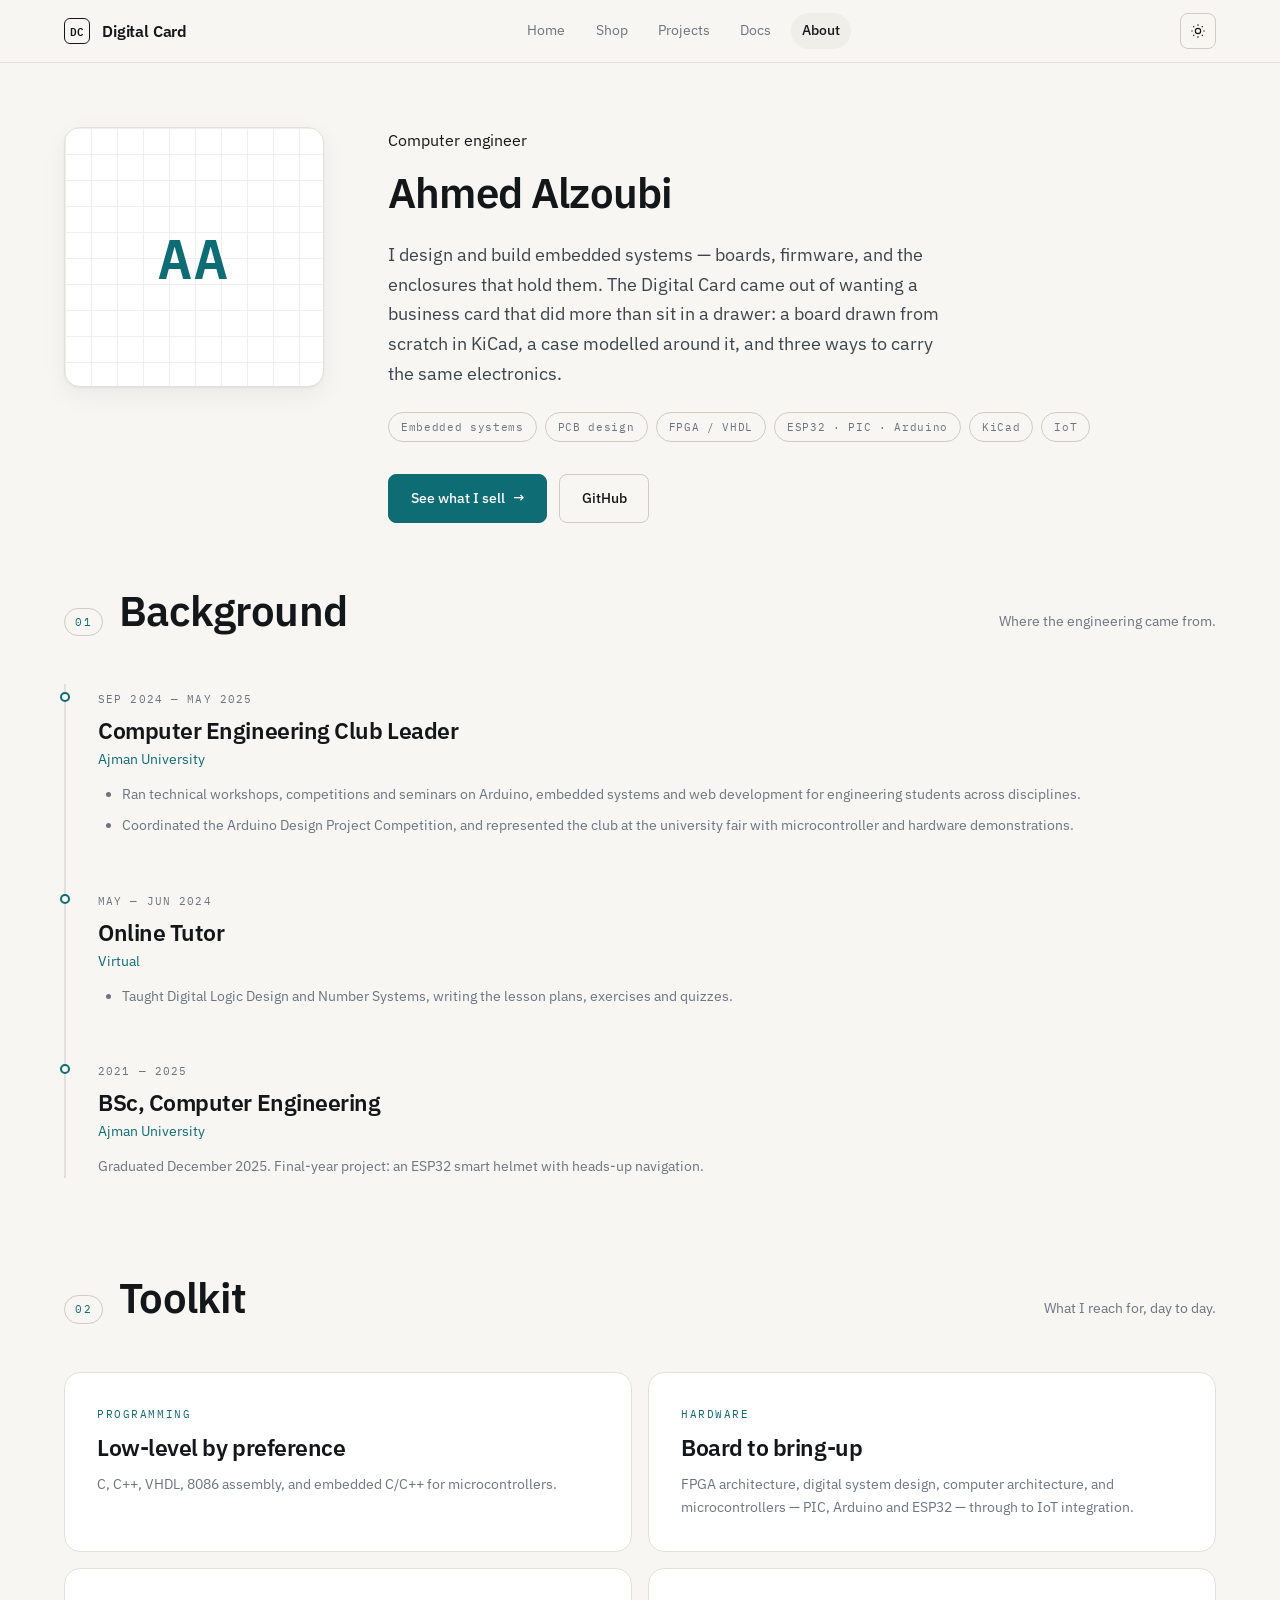
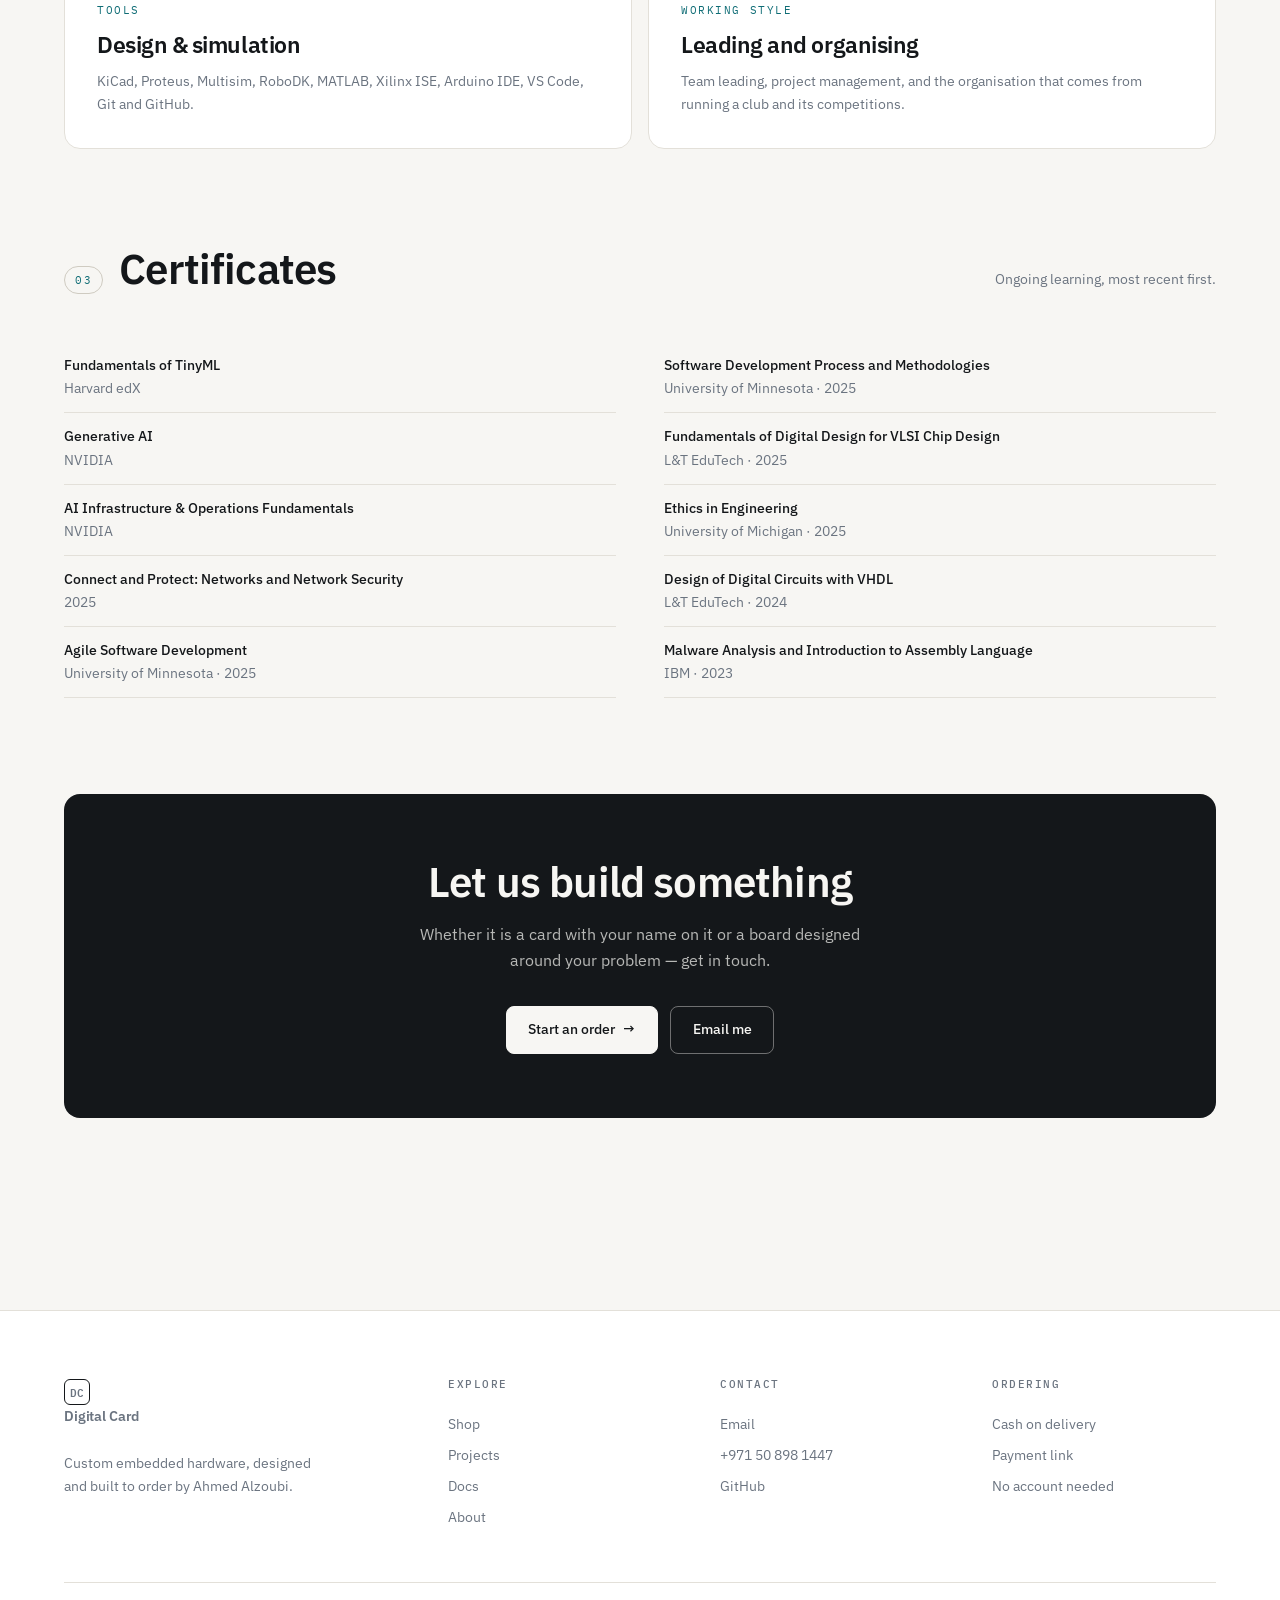
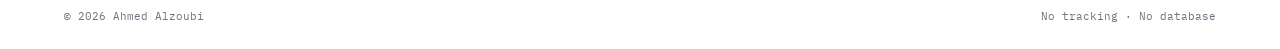
==== commit 44f560ca: "Archive design v2: light technical editorial Light warm-paper base with a deep-teal accent and a per" ====
--- a/about.html
+++ b/about.html
@@ -1,150 +1,212 @@
 <!DOCTYPE html>
 <html lang="en">
 <head>
-  <meta charset="UTF-8" />
-  <meta name="viewport" content="width=device-width, initial-scale=1.0" />
-  <title>About — Embedded Projects</title>
-  <meta name="description" content="Ahmed Alzoubi — computer engineer specialising in embedded systems, hardware, and IoT." />
-  <link rel="icon" href="data:image/svg+xml,%3Csvg xmlns='http://www.w3.org/2000/svg' viewBox='0 0 32 32'%3E%3Crect width='32' height='32' fill='%230a0a0b'/%3E%3Crect x='9' y='9' width='14' height='14' fill='none' stroke='%23ededed' stroke-width='2'/%3E%3C/svg%3E" />
-  <link rel="stylesheet" href="style.css" />
+<meta charset="UTF-8" />
+<meta name="viewport" content="width=device-width, initial-scale=1" />
+<title>About — Digital Card</title>
+<meta name="description" content="Ahmed Alzoubi — computer engineer building embedded systems and custom hardware in the UAE." />
+<link rel="icon" href="data:image/svg+xml,%3Csvg xmlns='http://www.w3.org/2000/svg' viewBox='0 0 32 32'%3E%3Crect width='32' height='32' rx='7' fill='%230E6C75'/%3E%3Crect x='8' y='11' width='16' height='11' rx='2' fill='none' stroke='%23fff' stroke-width='2'/%3E%3C/svg%3E" />
+<script>(function(){try{var t=localStorage.getItem("dc-theme");if(t)document.documentElement.setAttribute("data-theme",t);}catch(e){}})();</script>
+<link rel="preconnect" href="https://fonts.googleapis.com" />
+<link rel="preconnect" href="https://fonts.gstatic.com" crossorigin />
+<link rel="stylesheet" href="https://fonts.googleapis.com/css2?family=IBM+Plex+Mono:wght@400;500;600&family=IBM+Plex+Sans:wght@400;500;600;700&display=swap" />
+<link rel="stylesheet" href="style.css" />
 </head>
 <body>
-  <a class="skip-link" href="#main">Skip to content</a>
-
-  <header class="site-header">
-    <div class="container">
-      <a href="index.html" class="brand">Embedded Projects</a>
-      <button class="nav-toggle" aria-expanded="false" aria-controls="site-nav">Menu</button>
-      <nav class="site-nav" id="site-nav" aria-label="Primary">
-        <a href="index.html">Home</a>
-        <a href="about.html" aria-current="page">About</a>
-        <a href="shop.html">Shop</a>
-        <a href="projects.html">Projects</a>
-        <a href="docs.html">Docs</a>
-      </nav>
-    </div>
-  </header>
-
-  <main id="main">
-    <div class="page-head">
-      <div class="container">
-        <span class="eyebrow">About</span>
-        <h1>Ahmed Alzoubi</h1>
-        <p>Computer engineer focused on embedded systems, hardware, and IoT — and the person behind these builds.</p>
-      </div>
-    </div>
-
-    <section class="section">
-      <div class="container">
-        <div class="about-intro reveal">
-          <div class="monogram" aria-hidden="true">AA</div>
-          <div>
-            <p class="lead">I'm Ahmed — a computer engineer who designs and builds custom embedded systems, from sensor monitors and controllers to a HUD-navigation smart helmet. I recently completed my BSc in Computer Engineering at Ajman University, and I led the university's Computer Engineering Club, running workshops and competitions on Arduino, embedded systems, and web development.</p>
-            <ul class="about-meta">
-              <li>Computer Engineer</li>
-              <li>Embedded &amp; Hardware</li>
-              <li>United Arab Emirates</li>
-              <li>BSc, Ajman University</li>
-            </ul>
-            <div class="about-actions">
-              <a href="shop.html" class="btn">Visit the shop</a>
-              <a href="https://github.com/AhmedMKAlzoubi" class="btn btn--ghost" target="_blank" rel="noopener">GitHub</a>
-            </div>
+<a class="skip-link" href="#main">Skip to content</a>
+<div class="progress" aria-hidden="true"></div>
+
+<header class="site-header">
+  <div class="container bar">
+    <a class="brand" href="index.html"><span class="glyph" aria-hidden="true">DC</span><span>Digital Card</span></a>
+    <nav class="site-nav" id="site-nav" aria-label="Primary">
+      <a href="index.html">Home</a>
+      <a href="shop.html">Shop</a>
+      <a href="projects.html">Projects</a>
+      <a href="docs.html">Docs</a>
+      <a href="about.html" aria-current="page">About</a>
+    </nav>
+    <div class="header-tools">
+      <button class="icon-btn" id="theme-toggle" aria-label="Switch to dark theme">
+        <svg class="icon-sun" viewBox="0 0 24 24" aria-hidden="true"><circle cx="12" cy="12" r="4"/><path d="M12 2v2M12 20v2M4.9 4.9l1.4 1.4M17.7 17.7l1.4 1.4M2 12h2M20 12h2M4.9 19.1l1.4-1.4M17.7 6.3l1.4-1.4"/></svg>
+        <svg class="icon-moon" viewBox="0 0 24 24" aria-hidden="true"><path d="M21 12.8A9 9 0 1 1 11.2 3a7 7 0 0 0 9.8 9.8z"/></svg>
+      </button>
+      <button class="icon-btn nav-toggle" aria-expanded="false" aria-controls="site-nav" aria-label="Open menu">
+        <svg viewBox="0 0 24 24" aria-hidden="true"><path d="M3 6h18M3 12h18M3 18h18"/></svg>
+      </button>
+    </div>
+  </div>
+</header>
+
+<main id="main">
+
+  <section class="section section--tight">
+    <div class="container">
+      <div class="about-hero">
+        <div class="portrait reveal" aria-hidden="true"><span>AA</span></div>
+        <div>
+          <span class="tagline reveal"><span class="dot" aria-hidden="true"></span> Computer engineer</span>
+          <h1 class="reveal" style="font-size:var(--fs-h2);margin:var(--s4) 0 var(--s5);">Ahmed Alzoubi</h1>
+          <p class="lead reveal" style="font-size:var(--fs-lead);color:var(--ink-2);max-width:52ch;">
+            I design and build embedded systems &mdash; boards, firmware, and the enclosures that hold them.
+            The Digital Card came out of wanting a business card that did more than sit in a drawer:
+            a board drawn from scratch in KiCad, a case modelled around it, and three ways to carry the same electronics.
+          </p>
+          <div class="tagrow reveal">
+            <span class="chip">Embedded systems</span>
+            <span class="chip">PCB design</span>
+            <span class="chip">FPGA / VHDL</span>
+            <span class="chip">ESP32 &middot; PIC &middot; Arduino</span>
+            <span class="chip">KiCad</span>
+            <span class="chip">IoT</span>
           </div>
-        </div>
-      </div>
-    </section>
-
-    <section class="section" style="padding-top:0;">
-      <div class="container">
-        <div class="sec-title reveal"><span class="eyebrow">Skills</span><h2>What I work with</h2></div>
-        <div class="skills-grid">
-          <div class="skill-group reveal"><h3>Programming</h3><p>C, C++, VHDL, 8086 Assembly, embedded C/C++</p></div>
-          <div class="skill-group reveal"><h3>Embedded &amp; hardware</h3><p>FPGA architecture, embedded systems, digital &amp; computer architecture, PIC / Arduino / ESP32, IoT</p></div>
-          <div class="skill-group reveal"><h3>Tools</h3><p>KiCad, Proteus, Multisim, RoboDK, MATLAB, Arduino IDE, VS Code, Git &amp; GitHub</p></div>
-          <div class="skill-group reveal"><h3>Working style</h3><p>Team leading, project management, organisation, time management, communication</p></div>
-        </div>
-      </div>
-    </section>
-
-    <section class="section" style="padding-top:0;">
-      <div class="container">
-        <div class="sec-title reveal"><span class="eyebrow">Experience &amp; education</span><h2>Background</h2></div>
-        <div class="cv-list">
-          <article class="cv-item reveal">
-            <div class="cv-head"><h3>Computer Engineering Club Leader</h3><span class="date">Sep 2024 – May 2025</span></div>
-            <p class="org">Ajman University</p>
-            <ul>
-              <li>Organised and led technical workshops, competitions, and seminars on Arduino, web development, and embedded systems.</li>
-              <li>Coordinated the Arduino Design Project Competition and represented the club at the university fair with hardware demos.</li>
-            </ul>
-          </article>
-          <article class="cv-item reveal">
-            <div class="cv-head"><h3>Online Tutor</h3><span class="date">May – Jun 2024</span></div>
-            <p class="org">Virtual</p>
-            <ul>
-              <li>Tutored Digital Logic Design and Number Systems, creating lesson plans, exercises, and quizzes.</li>
-            </ul>
-          </article>
-          <article class="cv-item reveal">
-            <div class="cv-head"><h3>BSc, Computer Engineering</h3><span class="date">2021 – 2025</span></div>
-            <p class="org">Ajman University</p>
-          </article>
-        </div>
-      </div>
-    </section>
-
-    <section class="section" style="padding-top:0;">
-      <div class="container">
-        <div class="sec-title reveal"><span class="eyebrow">Selected work</span><h2>A few past builds</h2></div>
-        <div class="cv-list">
-          <article class="cv-item reveal">
-            <div class="cv-head"><h3>Smart Helmet with HUD Navigation</h3><span class="date">Graduation project</span></div>
-            <p class="org">An ESP32-based helmet that projects turn-by-turn directions onto a transparent OLED, with a companion Android app over BLE using the Google Maps API — hands-free navigation for riders.</p>
-          </article>
-          <article class="cv-item reveal">
-            <div class="cv-head"><h3>Digital Lock System (VHDL / FPGA)</h3><span class="date">FPGA</span></div>
-            <p class="org">A secure lock with password authentication and a state-machine access-control design, implemented in VHDL on FPGA.</p>
-          </article>
-          <article class="cv-item reveal">
-            <div class="cv-head"><h3>Temperature-Controlled Fan System</h3><span class="date">PIC</span></div>
-            <p class="org">A PIC-based cooling system using LM35 and DHT11 sensors to adjust fan speed automatically, with live LCD feedback.</p>
-          </article>
-          <article class="cv-item reveal">
-            <div class="cv-head"><h3>Arduino Weather Station</h3><span class="date">Arduino</span></div>
-            <p class="org">A multi-sensor station measuring temperature, humidity, and rainfall with a real-time LCD display.</p>
-          </article>
-        </div>
-        <p style="margin-top:var(--space-8); color:var(--muted);">Looking for something you can order? See the <a href="shop.html" style="color:var(--text);">shop</a>.</p>
-      </div>
-    </section>
-
-    <section class="section" style="padding-top:0;">
-      <div class="container">
-        <div class="sec-title reveal"><span class="eyebrow">Certificates</span><h2>Ongoing learning</h2></div>
-        <ul class="cert-list reveal">
-          <li>Fundamentals of TinyML — Harvard edX</li>
-          <li>Generative AI — NVIDIA</li>
-          <li>AI Infrastructure &amp; Operations — NVIDIA</li>
-          <li>Networks &amp; Network Security — Google</li>
-          <li>Digital Design for VLSI Chip Design — L&amp;T EduTech</li>
-          <li>Design of Digital Circuits with VHDL — L&amp;T EduTech</li>
-          <li>Agile Software Development — University of Minnesota</li>
-          <li>Ethics in Engineering — University of Michigan</li>
-          <li>Malware Analysis &amp; Assembly Language — IBM</li>
-        </ul>
-      </div>
-    </section>
-  </main>
-
-  <footer class="contact-strip">
-    <span><span class="label">Email</span><a href="mailto:ahmedmohammedkhear@gmail.com">ahmedmohammedkhear@gmail.com</a></span>
-    <span class="sep" aria-hidden="true"></span>
-    <span><span class="label">Phone</span><a href="tel:+9710508981447">+971 0508981447</a></span>
-    <span class="sep hide-sm" aria-hidden="true"></span>
-    <span class="hide-sm"><span class="label">Location</span>Your City</span>
-  </footer>
-
-  <script src="script.js"></script>
+          <div class="hero-actions reveal" style="margin-top:var(--s6);margin-bottom:0;">
+            <a href="shop.html" class="btn btn--accent">See what I sell <span class="arw" aria-hidden="true">&rarr;</span></a>
+            <a href="https://github.com/AhmedMKAlzoubi" class="btn btn--ghost" target="_blank" rel="noopener">GitHub</a>
+          </div>
+        </div>
+      </div>
+    </div>
+  </section>
+
+  <section class="section" style="padding-top:0;">
+    <div class="container">
+      <div class="sec-head reveal">
+        <span class="idx">01</span>
+        <h2>Background</h2>
+        <p class="note">Where the engineering came from.</p>
+      </div>
+
+      <div class="tl">
+        <div class="tl-item reveal">
+          <span class="when">Sep 2024 &mdash; May 2025</span>
+          <h3>Computer Engineering Club Leader</h3>
+          <p class="where">Ajman University</p>
+          <ul>
+            <li>Ran technical workshops, competitions and seminars on Arduino, embedded systems and web development for engineering students across disciplines.</li>
+            <li>Coordinated the Arduino Design Project Competition, and represented the club at the university fair with microcontroller and hardware demonstrations.</li>
+          </ul>
+        </div>
+
+        <div class="tl-item reveal">
+          <span class="when">May &mdash; Jun 2024</span>
+          <h3>Online Tutor</h3>
+          <p class="where">Virtual</p>
+          <ul>
+            <li>Taught Digital Logic Design and Number Systems, writing the lesson plans, exercises and quizzes.</li>
+          </ul>
+        </div>
+
+        <div class="tl-item reveal">
+          <span class="when">2021 &mdash; 2025</span>
+          <h3>BSc, Computer Engineering</h3>
+          <p class="where">Ajman University</p>
+          <p>Graduated December 2025. Final-year project: an ESP32 smart helmet with heads-up navigation.</p>
+        </div>
+      </div>
+    </div>
+  </section>
+
+  <section class="section" style="padding-top:0;">
+    <div class="container">
+      <div class="sec-head reveal">
+        <span class="idx">02</span>
+        <h2>Toolkit</h2>
+        <p class="note">What I reach for, day to day.</p>
+      </div>
+
+      <div class="bento">
+        <div class="cell cell--half reveal">
+          <span class="k">Programming</span>
+          <h3>Low-level by preference</h3>
+          <p>C, C++, VHDL, 8086 assembly, and embedded C/C++ for microcontrollers.</p>
+        </div>
+        <div class="cell cell--half reveal">
+          <span class="k">Hardware</span>
+          <h3>Board to bring-up</h3>
+          <p>FPGA architecture, digital system design, computer architecture, and microcontrollers &mdash; PIC, Arduino and ESP32 &mdash; through to IoT integration.</p>
+        </div>
+        <div class="cell cell--half reveal">
+          <span class="k">Tools</span>
+          <h3>Design &amp; simulation</h3>
+          <p>KiCad, Proteus, Multisim, RoboDK, MATLAB, Xilinx ISE, Arduino IDE, VS Code, Git and GitHub.</p>
+        </div>
+        <div class="cell cell--half reveal">
+          <span class="k">Working style</span>
+          <h3>Leading and organising</h3>
+          <p>Team leading, project management, and the organisation that comes from running a club and its competitions.</p>
+        </div>
+      </div>
+    </div>
+  </section>
+
+  <section class="section" style="padding-top:0;">
+    <div class="container">
+      <div class="sec-head reveal">
+        <span class="idx">03</span>
+        <h2>Certificates</h2>
+        <p class="note">Ongoing learning, most recent first.</p>
+      </div>
+
+      <ul class="cert-cols reveal">
+        <li><b>Fundamentals of TinyML</b>Harvard edX</li>
+        <li><b>Generative AI</b>NVIDIA</li>
+        <li><b>AI Infrastructure &amp; Operations Fundamentals</b>NVIDIA</li>
+        <li><b>Connect and Protect: Networks and Network Security</b>2025</li>
+        <li><b>Agile Software Development</b>University of Minnesota &middot; 2025</li>
+        <li><b>Software Development Process and Methodologies</b>University of Minnesota &middot; 2025</li>
+        <li><b>Fundamentals of Digital Design for VLSI Chip Design</b>L&amp;T EduTech &middot; 2025</li>
+        <li><b>Ethics in Engineering</b>University of Michigan &middot; 2025</li>
+        <li><b>Design of Digital Circuits with VHDL</b>L&amp;T EduTech &middot; 2024</li>
+        <li><b>Malware Analysis and Introduction to Assembly Language</b>IBM &middot; 2023</li>
+      </ul>
+    </div>
+  </section>
+
+  <section class="section" style="padding-top:0;">
+    <div class="container">
+      <div class="cta reveal">
+        <h2>Let us build something</h2>
+        <p>Whether it is a card with your name on it or a board designed around your problem &mdash; get in touch.</p>
+        <div class="hero-actions" style="justify-content:center;margin-bottom:0;">
+          <a href="shop.html#order" class="btn">Start an order <span class="arw" aria-hidden="true">&rarr;</span></a>
+          <a href="mailto:ahmedmohammedkhear@gmail.com" class="btn btn--ghost">Email me</a>
+        </div>
+      </div>
+    </div>
+  </section>
+
+</main>
+
+<footer class="site-footer">
+  <div class="container">
+    <div class="footer-grid">
+      <div>
+        <a class="brand" href="index.html" style="margin-bottom:var(--s4);"><span class="glyph" aria-hidden="true">DC</span><span>Digital Card</span></a>
+        <p class="about-blurb">Custom embedded hardware, designed and built to order by Ahmed Alzoubi.</p>
+      </div>
+      <div>
+        <h5>Explore</h5>
+        <a href="shop.html">Shop</a><a href="projects.html">Projects</a><a href="docs.html">Docs</a><a href="about.html">About</a>
+      </div>
+      <div>
+        <h5>Contact</h5>
+        <a href="mailto:ahmedmohammedkhear@gmail.com">Email</a>
+        <a href="tel:+971508981447">+971 50 898 1447</a>
+        <a href="https://github.com/AhmedMKAlzoubi" target="_blank" rel="noopener">GitHub</a>
+      </div>
+      <div>
+        <h5>Ordering</h5>
+        <p>Cash on delivery</p><p>Payment link</p><p>No account needed</p>
+      </div>
+    </div>
+    <div class="footer-bottom">
+      <span>&copy; 2026 Ahmed Alzoubi</span>
+      <span>No tracking &middot; No database</span>
+    </div>
+  </div>
+</footer>
+
+<script src="script.js"></script>
 </body>
 </html>
--- a/style.css
+++ b/style.css
@@ -1,410 +1,557 @@
-/* =========================================================
-   Design tokens — dark, minimalist (single source of truth)
-   ========================================================= */
+/* ============================================================
+   Digital Card — v2 "technical editorial"
+   Light-first, warm paper base, deep-teal accent, dark toggle.
+   ============================================================ */
+
+/* ---------- Tokens ---------- */
 :root {
-  /* Dark grayscale palette (no bright colors) */
-  --bg: #131319;
-  --bg-elev: #1c1c24;
-  --bg-elev-2: #24242e;
-  --text: #ededed;
-  --muted: #9a9aa0;
-  --faint: #5f5f66;
-  --line: rgba(255, 255, 255, 0.09);
-  --line-2: rgba(255, 255, 255, 0.18);
-  --white: #ffffff;
-
-  /* Fonts */
-  --font-sans: system-ui, -apple-system, "Segoe UI", Helvetica, Arial, sans-serif;
-  --font-mono: ui-monospace, "SF Mono", "Cascadia Code", "Segoe UI Mono", Menlo, Consolas, monospace;
-
-  /* Type scale */
-  --fs-eyebrow: 0.72rem;
-  --fs-sm: 0.875rem;
-  --fs-base: 1.0625rem;
-  --fs-lead: 1.1875rem;
-  --fs-h3: clamp(1.3rem, 2.4vw, 1.6rem);
-  --fs-h2: clamp(1.7rem, 3.4vw, 2.35rem);
-  --fs-hero: clamp(2.6rem, 8vw, 5.5rem);
-
-  --leading-tight: 1.1;
-  --leading-normal: 1.65;
-  --tracking-label: 0.22em;
-
-  /* Spacing (8px rhythm) */
-  --space-1: 0.25rem;
-  --space-2: 0.5rem;
-  --space-3: 0.75rem;
-  --space-4: 1rem;
-  --space-6: 1.5rem;
-  --space-8: 2rem;
-  --space-12: 3rem;
-  --space-16: 4rem;
-  --space-24: 6rem;
-  --space-32: 8rem;
-
-  --container: 1120px;
-  --strip-h: 52px;
-  --transition: 0.18s ease;
-}
-
-/* =========================================================
-   Base
-   ========================================================= */
+  /* Light (default) */
+  --paper:      #F7F6F3;
+  --surface:    #FFFFFF;
+  --surface-2:  #EFEEE9;
+  --ink:        #14171A;
+  --ink-2:      #3C444C;
+  --muted:      #6B7480;
+  --line:       #E3E0D9;
+  --line-2:     #CFCBC1;
+  --accent:     #0E6C75;
+  --accent-ink: #FFFFFF;
+  --accent-soft:#E4EFEF;
+  --shadow:     0 1px 2px rgba(20,23,26,.05), 0 8px 24px rgba(20,23,26,.06);
+  --shadow-lg:  0 2px 4px rgba(20,23,26,.06), 0 18px 48px rgba(20,23,26,.10);
+
+  /* Type */
+  --sans: "IBM Plex Sans", ui-sans-serif, "Segoe UI", system-ui, -apple-system, sans-serif;
+  --mono: "IBM Plex Mono", ui-monospace, "Cascadia Mono", Consolas, monospace;
+
+  --fs-micro: .70rem;
+  --fs-sm:    .875rem;
+  --fs-base:  1rem;
+  --fs-lead:  1.125rem;
+  --fs-h3:    clamp(1.25rem, 1.8vw, 1.5rem);
+  --fs-h2:    clamp(1.75rem, 3.6vw, 2.6rem);
+  --fs-h1:    clamp(2.5rem, 6.4vw, 4.5rem);
+
+  /* Space (4px base) */
+  --s1: .25rem;  --s2: .5rem;   --s3: .75rem;  --s4: 1rem;
+  --s5: 1.5rem;  --s6: 2rem;    --s8: 3rem;    --s10: 4rem;
+  --s12: 6rem;   --s16: 8rem;
+
+  --container: 1200px;
+  --radius:  10px;
+  --radius-lg: 16px;
+
+  --ease: cubic-bezier(.22,.61,.36,1);
+  --dur: .32s;
+}
+
+:root[data-theme="dark"] {
+  --paper:      #101317;
+  --surface:    #171B20;
+  --surface-2:  #1E242A;
+  --ink:        #E9ECEF;
+  --ink-2:      #BAC3CC;
+  --muted:      #8A96A2;
+  --line:       #272E35;
+  --line-2:     #38424B;
+  --accent:     #37B0BA;
+  --accent-ink: #08191B;
+  --accent-soft:#122B2E;
+  --shadow:     0 1px 2px rgba(0,0,0,.4), 0 8px 24px rgba(0,0,0,.36);
+  --shadow-lg:  0 2px 4px rgba(0,0,0,.45), 0 18px 48px rgba(0,0,0,.5);
+}
+
+/* ---------- Base ---------- */
 *, *::before, *::after { box-sizing: border-box; margin: 0; padding: 0; }
 
-html { scroll-behavior: smooth; }
+html { scroll-behavior: smooth; -webkit-text-size-adjust: 100%; }
 @media (prefers-reduced-motion: reduce) { html { scroll-behavior: auto; } }
 
 body {
-  font-family: var(--font-sans);
+  font-family: var(--sans);
   font-size: var(--fs-base);
-  line-height: var(--leading-normal);
-  color: var(--text);
-  background: var(--bg);
-  padding-bottom: var(--strip-h);
+  line-height: 1.65;
+  color: var(--ink);
+  background: var(--paper);
   -webkit-font-smoothing: antialiased;
-  text-rendering: optimizeLegibility;
-}
-
-img { max-width: 100%; display: block; }
+  overflow-x: hidden;
+}
+
+img, svg, model-viewer { display: block; max-width: 100%; }
 a { color: inherit; }
-
-/* Subtle circuit-symbol texture behind everything */
-body::before {
-  content: "";
-  position: fixed;
-  inset: 0;
-  background-image: url("images/circuit-bg.svg");
-  background-repeat: repeat;
-  background-size: 340px 340px;
-  opacity: 0.10;            /* tune this for a stronger/fainter pattern */
-  pointer-events: none;
-  z-index: -1;
-}
-
-h1, h2, h3 { line-height: var(--leading-tight); font-weight: 600; letter-spacing: -0.015em; }
+button { font: inherit; color: inherit; }
+
+h1, h2, h3, h4 { line-height: 1.12; font-weight: 600; letter-spacing: -.02em; text-wrap: balance; }
+
+::selection { background: var(--accent); color: var(--accent-ink); }
+
+:focus-visible { outline: 2px solid var(--accent); outline-offset: 3px; border-radius: 2px; }
 
 .skip-link {
-  position: absolute; left: -9999px; top: 0;
-  background: var(--white); color: var(--bg);
-  padding: var(--space-3) var(--space-4); z-index: 100;
+  position: absolute; left: -9999px; top: 0; z-index: 200;
+  background: var(--ink); color: var(--paper); padding: var(--s3) var(--s4);
 }
 .skip-link:focus { left: 0; }
 
-:focus-visible { outline: 2px solid var(--white); outline-offset: 2px; }
-
-/* =========================================================
-   Scroll-reveal animation
-   ========================================================= */
-.reveal {
-  opacity: 0;
-  transform: translateY(18px);
-  transition: opacity 0.7s ease, transform 0.7s ease;
-}
-.reveal.in { opacity: 1; transform: none; }
-.reveal.d1 { transition-delay: 0.08s; }
-.reveal.d2 { transition-delay: 0.16s; }
-.reveal.d3 { transition-delay: 0.24s; }
-@media (prefers-reduced-motion: reduce) {
-  .reveal { opacity: 1; transform: none; transition: none; }
-}
-
-/* =========================================================
-   Layout helpers
-   ========================================================= */
-.container { width: 100%; max-width: var(--container); margin: 0 auto; padding: 0 var(--space-6); }
-.section { padding: var(--space-24) 0; }
-
-.eyebrow {
-  display: inline-flex; align-items: center; gap: var(--space-3);
-  font-family: var(--font-mono);
-  font-size: var(--fs-eyebrow);
-  letter-spacing: var(--tracking-label);
-  text-transform: uppercase;
-  color: var(--muted);
-}
-.eyebrow::before { content: ""; width: 1.75rem; height: 1px; background: currentColor; }
-
-.section-head { max-width: 42rem; margin: 0 auto var(--space-16); text-align: center; }
-.section-head .eyebrow { justify-content: center; }
-.section-head .eyebrow::after { content: ""; width: 1.75rem; height: 1px; background: currentColor; }
-.section-head h2 { font-size: var(--fs-h2); margin-top: var(--space-4); }
-.section-head p { color: var(--muted); margin-top: var(--space-4); }
-
-/* =========================================================
-   Buttons
-   ========================================================= */
-.btn {
-  display: inline-flex; align-items: center; justify-content: center;
-  font-family: inherit; font-size: 0.9375rem; font-weight: 500; letter-spacing: 0.01em;
-  padding: 0.8rem 1.75rem;
-  border: 1px solid var(--white);
-  background: var(--white); color: var(--bg);
-  cursor: pointer; text-decoration: none;
-  transition: background var(--transition), color var(--transition), border-color var(--transition);
-}
-.btn:hover { background: transparent; color: var(--white); }
-.btn--ghost { background: transparent; color: var(--text); border-color: var(--line-2); }
-.btn--ghost:hover { background: var(--white); color: var(--bg); border-color: var(--white); }
-.btn--block { width: 100%; padding: 0.95rem; }
-.btn[disabled] { opacity: 0.45; cursor: default; }
-
-/* =========================================================
-   Header / nav
-   ========================================================= */
+.sr-only {
+  position: absolute; width: 1px; height: 1px; padding: 0; margin: -1px;
+  overflow: hidden; clip: rect(0 0 0 0); white-space: nowrap; border: 0;
+}
+
+/* ---------- Layout ---------- */
+.container { width: 100%; max-width: var(--container); margin-inline: auto; padding-inline: var(--s5); }
+.section { padding-block: var(--s12); }
+.section--tight { padding-block: var(--s10); }
+
+/* Numbered editorial section header */
+.sec-head { display: flex; align-items: baseline; gap: var(--s4); margin-bottom: var(--s8); flex-wrap: wrap; }
+.sec-head .idx {
+  font-family: var(--mono); font-size: var(--fs-micro); letter-spacing: .18em;
+  color: var(--accent); border: 1px solid var(--line-2); border-radius: 100px;
+  padding: .25rem .6rem; white-space: nowrap;
+}
+.sec-head h2 { font-size: var(--fs-h2); flex: 1 1 18ch; }
+.sec-head .note { color: var(--muted); font-size: var(--fs-sm); max-width: 34ch; }
+
+.rule { height: 1px; background: var(--line); border: 0; }
+
+/* ---------- Scroll progress ---------- */
+.progress {
+  position: fixed; top: 0; left: 0; height: 2px; width: 100%;
+  background: var(--accent); transform-origin: 0 50%; transform: scaleX(0);
+  z-index: 90; transition: transform .08s linear;
+}
+
+/* ---------- Header ---------- */
 .site-header {
-  position: sticky; top: 0; z-index: 40;
-  background: rgba(10, 10, 11, 0.72);
-  backdrop-filter: blur(12px);
+  position: sticky; top: 0; z-index: 80;
+  background: color-mix(in srgb, var(--paper) 86%, transparent);
+  backdrop-filter: blur(14px) saturate(1.4);
   border-bottom: 1px solid var(--line);
 }
-.site-header .container {
-  display: flex; align-items: center; justify-content: space-between;
-  padding-top: var(--space-4); padding-bottom: var(--space-4);
-}
-.brand {
-  font-family: var(--font-mono);
-  font-weight: 500; letter-spacing: 0.14em; font-size: 0.82rem;
-  text-transform: uppercase; text-decoration: none; color: var(--white);
-}
-.site-nav { display: flex; gap: var(--space-6); }
+.site-header .bar {
+  display: flex; align-items: center; justify-content: space-between; gap: var(--s4);
+  height: 62px;
+}
+.brand { display: flex; align-items: center; gap: var(--s3); text-decoration: none; font-weight: 600; letter-spacing: -.01em; }
+.brand .glyph {
+  width: 26px; height: 26px; border: 1.5px solid var(--ink); border-radius: 6px;
+  display: grid; place-items: center; font-family: var(--mono); font-size: .68rem; font-weight: 600;
+}
+
+.site-nav { display: flex; align-items: center; gap: var(--s2); }
 .site-nav a {
   text-decoration: none; font-size: var(--fs-sm); color: var(--muted);
-  padding-bottom: 3px; border-bottom: 1px solid transparent;
-  transition: color var(--transition), border-color var(--transition);
-}
-.site-nav a:hover { color: var(--text); }
-.site-nav a[aria-current="page"] { color: var(--white); border-color: var(--white); }
-
-.nav-toggle {
-  display: none;
-  background: transparent; border: 1px solid var(--line-2); color: var(--text);
-  font-family: var(--font-mono); font-size: 0.75rem; letter-spacing: 0.1em;
-  text-transform: uppercase; padding: 0.5rem 0.8rem; cursor: pointer;
-}
-
-/* =========================================================
-   Hero + PCB model area
-   ========================================================= */
-.hero {
+  padding: .4rem .7rem; border-radius: 100px;
+  transition: color var(--dur) var(--ease), background var(--dur) var(--ease);
+}
+.site-nav a:hover { color: var(--ink); background: var(--surface-2); }
+.site-nav a[aria-current="page"] { color: var(--ink); background: var(--surface-2); font-weight: 500; }
+
+.header-tools { display: flex; align-items: center; gap: var(--s2); }
+
+.icon-btn {
+  width: 36px; height: 36px; display: grid; place-items: center;
+  background: transparent; border: 1px solid var(--line-2); border-radius: 8px;
+  cursor: pointer; transition: background var(--dur) var(--ease), border-color var(--dur) var(--ease);
+}
+.icon-btn:hover { background: var(--surface-2); border-color: var(--ink); }
+.icon-btn svg { width: 16px; height: 16px; stroke: currentColor; fill: none; stroke-width: 1.7; }
+:root:not([data-theme="dark"]) .icon-moon { display: none; }
+:root[data-theme="dark"] .icon-sun { display: none; }
+
+.nav-toggle { display: none; }
+
+/* ---------- Buttons ---------- */
+.btn {
+  display: inline-flex; align-items: center; justify-content: center; gap: var(--s2);
+  font-size: var(--fs-sm); font-weight: 500; text-decoration: none; cursor: pointer;
+  padding: .72rem 1.35rem; border-radius: 8px;
+  border: 1px solid var(--ink); background: var(--ink); color: var(--paper);
+  transition: transform var(--dur) var(--ease), box-shadow var(--dur) var(--ease),
+              background var(--dur) var(--ease), color var(--dur) var(--ease);
+}
+.btn:hover { transform: translateY(-2px); box-shadow: var(--shadow); }
+.btn:active { transform: translateY(0); }
+.btn--accent { background: var(--accent); border-color: var(--accent); color: var(--accent-ink); }
+.btn--ghost { background: transparent; color: var(--ink); border-color: var(--line-2); }
+.btn--ghost:hover { border-color: var(--ink); background: var(--surface); }
+.btn--block { width: 100%; }
+.btn[disabled] { opacity: .5; pointer-events: none; }
+.btn .arw { transition: transform var(--dur) var(--ease); }
+.btn:hover .arw { transform: translateX(3px); }
+
+/* ---------- Reveal animations ---------- */
+.reveal { opacity: 0; transform: translateY(22px); }
+.reveal.in {
+  opacity: 1; transform: none;
+  transition: opacity .62s var(--ease), transform .62s var(--ease);
+  transition-delay: calc(var(--i, 0) * 70ms);
+}
+@media (prefers-reduced-motion: reduce) {
+  .reveal, .reveal.in { opacity: 1; transform: none; transition: none; }
+}
+
+/* ---------- Hero (asymmetric split) ---------- */
+.hero { padding-block: var(--s10) var(--s12); position: relative; overflow: hidden; }
+.hero-grid {
+  display: grid; grid-template-columns: 1.05fr .95fr; gap: var(--s10); align-items: center;
+}
+.hero .tagline {
+  display: inline-flex; align-items: center; gap: var(--s2);
+  font-family: var(--mono); font-size: var(--fs-micro); letter-spacing: .16em; text-transform: uppercase;
+  color: var(--accent); background: var(--accent-soft);
+  padding: .35rem .75rem; border-radius: 100px; margin-bottom: var(--s5);
+}
+.hero .tagline .dot {
+  width: 6px; height: 6px; border-radius: 50%; background: var(--accent);
+  animation: pulse 2.4s var(--ease) infinite;
+}
+@keyframes pulse { 0%, 100% { opacity: 1; transform: scale(1); } 50% { opacity: .45; transform: scale(.8); } }
+@media (prefers-reduced-motion: reduce) { .hero .tagline .dot { animation: none; } }
+
+.hero h1 { font-size: var(--fs-h1); margin-bottom: var(--s5); }
+.hero h1 .accent { color: var(--accent); }
+.hero .lead { font-size: var(--fs-lead); color: var(--ink-2); max-width: 46ch; margin-bottom: var(--s6); }
+.hero-actions { display: flex; gap: var(--s3); flex-wrap: wrap; margin-bottom: var(--s8); }
+
+.hero-facts { display: flex; gap: var(--s6); flex-wrap: wrap; padding-top: var(--s5); border-top: 1px solid var(--line); }
+.hero-facts div { min-width: 88px; }
+.hero-facts b { display: block; font-family: var(--mono); font-size: 1.4rem; font-weight: 600; letter-spacing: -.02em; }
+.hero-facts span { font-size: var(--fs-micro); text-transform: uppercase; letter-spacing: .12em; color: var(--muted); }
+
+/* Hero 3D stage */
+.stage {
+  position: relative; background: var(--surface); border: 1px solid var(--line);
+  border-radius: var(--radius-lg); box-shadow: var(--shadow-lg);
+  aspect-ratio: 1 / 1; overflow: hidden;
+}
+.stage::before {
+  content: ""; position: absolute; inset: 0;
+  background-image: linear-gradient(var(--line) 1px, transparent 1px),
+                    linear-gradient(90deg, var(--line) 1px, transparent 1px);
+  background-size: 34px 34px; opacity: .5; pointer-events: none;
+}
+.stage model-viewer { width: 100%; height: 100%; background: transparent; }
+.stage .stage-tag {
+  position: absolute; left: var(--s4); top: var(--s4); z-index: 2;
+  font-family: var(--mono); font-size: var(--fs-micro); letter-spacing: .12em; text-transform: uppercase;
+  color: var(--muted); background: color-mix(in srgb, var(--surface) 84%, transparent);
+  border: 1px solid var(--line); border-radius: 100px; padding: .28rem .7rem;
+}
+.stage .stage-hint {
+  position: absolute; right: var(--s4); bottom: var(--s4); z-index: 2;
+  font-family: var(--mono); font-size: var(--fs-micro); color: var(--muted);
+}
+
+/* ---------- Marquee ---------- */
+.marquee {
+  border-block: 1px solid var(--line); background: var(--surface);
+  overflow: hidden; padding-block: var(--s3);
+}
+.marquee-track { display: flex; gap: var(--s6); width: max-content; animation: slide 38s linear infinite; }
+.marquee:hover .marquee-track { animation-play-state: paused; }
+.marquee span {
+  font-family: var(--mono); font-size: var(--fs-sm); color: var(--muted);
+  display: inline-flex; align-items: center; gap: var(--s6); white-space: nowrap;
+}
+.marquee span::after { content: "/"; color: var(--line-2); }
+@keyframes slide { to { transform: translateX(-50%); } }
+@media (prefers-reduced-motion: reduce) { .marquee-track { animation: none; } }
+
+/* ---------- Variant explorer ---------- */
+.explorer { display: grid; grid-template-columns: 1fr 1.15fr; gap: var(--s8); align-items: start; }
+
+.variant-tabs { display: flex; flex-direction: column; gap: var(--s3); }
+.vtab {
+  display: grid; grid-template-columns: auto 1fr auto; gap: var(--s4); align-items: center;
+  text-align: left; cursor: pointer; width: 100%;
+  background: var(--surface); border: 1px solid var(--line); border-radius: var(--radius);
+  padding: var(--s4) var(--s5);
+  transition: border-color var(--dur) var(--ease), transform var(--dur) var(--ease), box-shadow var(--dur) var(--ease);
+}
+.vtab:hover { transform: translateX(4px); border-color: var(--line-2); box-shadow: var(--shadow); }
+.vtab[aria-selected="true"] { border-color: var(--accent); box-shadow: var(--shadow); }
+.vtab[aria-selected="true"] .vnum { background: var(--accent); color: var(--accent-ink); border-color: var(--accent); }
+.vnum {
+  width: 30px; height: 30px; display: grid; place-items: center; border-radius: 8px;
+  border: 1px solid var(--line-2); font-family: var(--mono); font-size: var(--fs-sm);
+  transition: background var(--dur) var(--ease), color var(--dur) var(--ease), border-color var(--dur) var(--ease);
+}
+.vtab h3 { font-size: var(--fs-base); font-weight: 600; }
+.vtab p { font-size: var(--fs-sm); color: var(--muted); }
+.vtab .vdim { font-family: var(--mono); font-size: var(--fs-micro); color: var(--muted); white-space: nowrap; }
+
+.variant-view { position: sticky; top: 84px; }
+.spec-grid {
+  display: grid; grid-template-columns: repeat(2, 1fr); gap: 1px;
+  background: var(--line); border: 1px solid var(--line);
+  border-radius: var(--radius); overflow: hidden; margin-top: var(--s5);
+}
+.spec-grid div { background: var(--surface); padding: var(--s4) var(--s5); }
+.spec-grid dt { font-size: var(--fs-micro); text-transform: uppercase; letter-spacing: .12em; color: var(--muted); }
+.spec-grid dd { font-family: var(--mono); font-size: 1.05rem; font-weight: 500; margin-top: 2px; }
+
+/* ---------- Bento grid ---------- */
+.bento { display: grid; grid-template-columns: repeat(6, 1fr); gap: var(--s4); }
+.cell {
+  background: var(--surface); border: 1px solid var(--line); border-radius: var(--radius-lg);
+  padding: var(--s6); position: relative; overflow: hidden;
+  transition: transform var(--dur) var(--ease), box-shadow var(--dur) var(--ease), border-color var(--dur) var(--ease);
+}
+.cell:hover { transform: translateY(-4px); box-shadow: var(--shadow-lg); border-color: var(--line-2); }
+.cell--wide { grid-column: span 4; }
+.cell--half { grid-column: span 3; }
+.cell--third { grid-column: span 2; }
+.cell .k {
+  font-family: var(--mono); font-size: var(--fs-micro); letter-spacing: .14em; text-transform: uppercase;
+  color: var(--accent); margin-bottom: var(--s3); display: block;
+}
+.cell h3 { font-size: var(--fs-h3); margin-bottom: var(--s3); }
+.cell p { color: var(--muted); font-size: var(--fs-sm); }
+.cell .big {
+  font-family: var(--mono); font-size: clamp(2rem, 4.5vw, 3rem); font-weight: 600;
+  letter-spacing: -.03em; line-height: 1; margin-bottom: var(--s2);
+}
+
+/* ---------- Product / shop ---------- */
+.product-grid { display: grid; grid-template-columns: repeat(auto-fit, minmax(280px, 1fr)); gap: var(--s5); }
+.pcard {
+  background: var(--surface); border: 1px solid var(--line); border-radius: var(--radius-lg);
+  overflow: hidden; display: flex; flex-direction: column;
+  transition: transform var(--dur) var(--ease), box-shadow var(--dur) var(--ease);
+}
+.pcard:hover { transform: translateY(-4px); box-shadow: var(--shadow-lg); }
+.pcard .thumb {
+  aspect-ratio: 4/3; background: var(--surface-2); border-bottom: 1px solid var(--line);
   position: relative; overflow: hidden;
-  min-height: calc(100vh - 58px);
-  display: flex; flex-direction: column; align-items: center; justify-content: center;
-  text-align: center; padding: var(--space-16) var(--space-6);
-}
-
-/* Clears the circuit-symbol texture from behind the PCB, fading out softly
-   so there is no visible edge where the pattern resumes. */
-.hero::before {
-  content: "";
-  position: absolute; inset: 0;
-  z-index: 0;
-  pointer-events: none;
-  background: radial-gradient(closest-side circle at 50% 50%,
-    var(--bg) 0%, var(--bg) 46%, transparent 78%);
-}
-
-/* Model container: sits behind the text, fades at the edges */
-.hero__model {
-  position: absolute; inset: 0;
-  z-index: 1;
-  display: flex; align-items: center; justify-content: center;
-  pointer-events: none;
-  opacity: 0.7;
-  -webkit-mask-image: radial-gradient(closest-side, #000 62%, transparent 100%);
-  mask-image: radial-gradient(closest-side, #000 62%, transparent 100%);
-}
-.hero__model svg, .hero__model model-viewer {
-  width: min(680px, 92vw); height: min(680px, 92vw);
-}
-.pcb-spin { transform-origin: center; animation: pcb-spin 70s linear infinite; }
-@keyframes pcb-spin { to { transform: rotate(360deg); } }
-@media (prefers-reduced-motion: reduce) { .pcb-spin { animation: none; } }
-
-.hero__content { position: relative; z-index: 2; }
-.hero .eyebrow { margin-bottom: var(--space-6); }
-.hero h1 { font-size: var(--fs-hero); max-width: 15ch; text-shadow: 0 2px 30px rgba(0, 0, 0, 0.7); }
-.hero .lead {
-  font-size: var(--fs-lead); color: var(--muted);
-  max-width: 40rem; margin: var(--space-6) auto var(--space-8);
-  text-shadow: 0 2px 20px rgba(0, 0, 0, 0.7);
-}
-.hero-actions { display: flex; gap: var(--space-4); flex-wrap: wrap; justify-content: center; }
-.scroll-cue {
-  position: absolute; bottom: var(--space-8); left: 50%; transform: translateX(-50%);
-  z-index: 2;
-  font-family: var(--font-mono); font-size: var(--fs-eyebrow); letter-spacing: 0.18em;
-  text-transform: uppercase; color: var(--muted); text-decoration: none;
-}
-.scroll-cue span { display: block; margin-top: var(--space-2); animation: bob 2.4s ease-in-out infinite; }
-@keyframes bob { 0%,100% { transform: translateY(0); } 50% { transform: translateY(4px); } }
-@media (prefers-reduced-motion: reduce) { .scroll-cue span { animation: none; } }
-
-/* =========================================================
-   Feature cards (home)
-   ========================================================= */
-.feature-grid { display: grid; grid-template-columns: repeat(3, 1fr); gap: var(--space-6); }
-.feature-card {
-  display: block; text-decoration: none; color: inherit;
-  background: var(--bg-elev); border: 1px solid var(--line);
-  padding: var(--space-8);
-  transition: border-color var(--transition), background var(--transition), transform var(--transition);
-}
-.feature-card:hover { border-color: var(--line-2); background: var(--bg-elev-2); transform: translateY(-3px); }
-.feature-card .num { font-family: var(--font-mono); font-size: var(--fs-eyebrow); color: var(--faint); letter-spacing: 0.15em; }
-.feature-card h3 { font-size: var(--fs-h3); margin: var(--space-4) 0 var(--space-3); }
-.feature-card p { color: var(--muted); font-size: var(--fs-sm); }
-.feature-card .go { display: inline-block; margin-top: var(--space-6); font-family: var(--font-mono); font-size: var(--fs-sm); color: var(--text); }
-
-/* =========================================================
-   Projects (alternating left / right)
-   ========================================================= */
-.project { display: grid; grid-template-columns: 1fr 1fr; gap: clamp(2rem, 5vw, 4.5rem); align-items: center; }
-.project + .project { margin-top: var(--space-24); }
-.project__media { min-width: 0; }
-.project__media img { width: 100%; aspect-ratio: 4 / 3; object-fit: cover; border: 1px solid var(--line); background: var(--bg-elev); }
-.project:nth-child(even) .project__media { order: 2; }
-.project__body { min-width: 0; }
-.project__num { font-family: var(--font-mono); font-size: var(--fs-eyebrow); letter-spacing: var(--tracking-label); text-transform: uppercase; color: var(--faint); }
-.project__title { font-size: var(--fs-h3); margin: var(--space-2) 0 var(--space-3); }
-.project__desc { color: var(--muted); max-width: 34rem; }
-.project__meta { margin-top: var(--space-4); padding-top: var(--space-3); border-top: 1px solid var(--line); font-family: var(--font-mono); font-size: var(--fs-sm); color: var(--muted); }
-.project__price { font-size: 1.375rem; font-weight: 600; margin: var(--space-4) 0 var(--space-6); }
-
-/* =========================================================
-   Order form
-   ========================================================= */
-.form { max-width: 34rem; margin: 0 auto; }
-.field { margin-bottom: var(--space-6); }
-.field > label { display: block; font-size: var(--fs-sm); font-weight: 500; margin-bottom: var(--space-2); }
-.req { color: var(--white); }
-.field-row { display: grid; grid-template-columns: 1fr 1fr; gap: var(--space-4); }
-.form input, .form textarea {
-  width: 100%; font-family: inherit; font-size: 1rem;
-  padding: 0.7rem 0.8rem;
-  border: 1px solid var(--line-2); background: var(--bg-elev); color: var(--text);
-}
-.form input::placeholder, .form textarea::placeholder { color: var(--faint); }
-.form input:focus, .form textarea:focus { outline: 2px solid var(--white); outline-offset: -1px; border-color: var(--white); }
-.form textarea { resize: vertical; }
-.payment { border: 0; }
-.payment legend { font-size: var(--fs-sm); font-weight: 500; margin-bottom: var(--space-2); }
-.options { display: grid; grid-template-columns: 1fr 1fr; gap: var(--space-3); }
-.option { display: flex; align-items: center; gap: var(--space-3); border: 1px solid var(--line-2); padding: 0.85rem 1rem; cursor: pointer; font-size: var(--fs-sm); transition: border-color var(--transition), background var(--transition); }
-.option input { width: auto; }
-.option:hover { border-color: var(--white); }
-.option:has(input:checked) { border-color: var(--white); background: var(--bg-elev-2); }
-.form-status { margin-top: var(--space-4); text-align: center; font-size: var(--fs-sm); min-height: 1.4rem; color: var(--muted); }
-.form-status[data-state="success"], .form-status[data-state="error"] { color: var(--text); font-weight: 600; }
-
-/* =========================================================
-   Docs layout
-   ========================================================= */
-.docs { display: grid; grid-template-columns: 220px 1fr; gap: var(--space-16); align-items: start; }
-.docs-nav { position: sticky; top: 90px; }
-.docs-nav ul { list-style: none; display: flex; flex-direction: column; gap: var(--space-2); }
-.docs-nav a { text-decoration: none; color: var(--muted); font-size: var(--fs-sm); padding: var(--space-2) 0; display: block; border-left: 2px solid transparent; padding-left: var(--space-4); transition: color var(--transition), border-color var(--transition); }
-.docs-nav a:hover { color: var(--text); }
-.docs-nav a[aria-current="true"] { color: var(--white); border-color: var(--white); }
-.docs-article { max-width: 46rem; }
-.docs-article h2 { font-size: var(--fs-h2); margin-bottom: var(--space-4); }
-.docs-article h3 { font-size: var(--fs-h3); margin: var(--space-12) 0 var(--space-3); }
-.docs-article p { color: var(--muted); margin-bottom: var(--space-4); }
-.docs-article ul, .docs-article ol { color: var(--muted); margin: 0 0 var(--space-4) var(--space-6); }
-.docs-article li { margin-bottom: var(--space-2); }
-.docs-article + .docs-article { margin-top: var(--space-16); }
-
-/* Generic page intro */
-.page-head { padding: var(--space-16) 0 var(--space-8); border-bottom: 1px solid var(--line); }
-.page-head h1 { font-size: var(--fs-h2); margin-top: var(--space-4); }
-.page-head p { color: var(--muted); margin-top: var(--space-4); max-width: 42rem; }
-
-/* =========================================================
-   Fixed contact strip
-   ========================================================= */
-.contact-strip {
-  position: fixed; bottom: 0; left: 0; right: 0; height: var(--strip-h); z-index: 50;
-  display: flex; align-items: center; justify-content: center; gap: var(--space-6);
-  background: rgba(10, 10, 11, 0.9); backdrop-filter: blur(12px);
-  border-top: 1px solid var(--line); padding: 0 var(--space-4); font-size: var(--fs-sm);
-}
-.contact-strip a { text-decoration: none; color: var(--text); }
-.contact-strip a:hover { text-decoration: underline; }
-.contact-strip .label { font-family: var(--font-mono); text-transform: uppercase; letter-spacing: 0.1em; font-size: 0.68rem; color: var(--muted); margin-right: var(--space-2); }
-.contact-strip .sep { width: 1px; height: 18px; background: var(--line-2); }
-
-/* =========================================================
-   Responsive
-   ========================================================= */
-@media (max-width: 860px) {
-  .feature-grid { grid-template-columns: 1fr; }
-  .docs { grid-template-columns: 1fr; gap: var(--space-8); }
-  .docs-nav { position: static; }
-  .docs-nav ul { flex-direction: row; flex-wrap: wrap; gap: var(--space-3); }
-  .docs-nav a { border-left: 0; padding-left: 0; border-bottom: 2px solid transparent; }
-}
+}
+.pcard .thumb model-viewer { width: 100%; height: 100%; background: transparent; }
+.pcard .thumb img { width: 100%; height: 100%; object-fit: cover; }
+.pcard .body { padding: var(--s5); display: flex; flex-direction: column; gap: var(--s3); flex: 1; }
+.pcard .tag {
+  font-family: var(--mono); font-size: var(--fs-micro); letter-spacing: .12em; text-transform: uppercase;
+  color: var(--muted);
+}
+.pcard h3 { font-size: var(--fs-h3); }
+.pcard p { color: var(--muted); font-size: var(--fs-sm); flex: 1; }
+.pcard .foot { display: flex; align-items: center; justify-content: space-between; gap: var(--s3); margin-top: var(--s2); }
+.pcard .price { font-family: var(--mono); font-size: 1.25rem; font-weight: 600; }
+
+/* ---------- Form ---------- */
+.form-shell {
+  background: var(--surface); border: 1px solid var(--line); border-radius: var(--radius-lg);
+  padding: clamp(1.5rem, 4vw, 2.75rem); max-width: 720px; margin-inline: auto; box-shadow: var(--shadow);
+}
+.form-row { display: grid; grid-template-columns: 1fr 1fr; gap: var(--s4); }
+.field { margin-bottom: var(--s4); }
+.field label { display: block; font-size: var(--fs-sm); font-weight: 500; margin-bottom: var(--s2); }
+.field .req { color: var(--accent); }
+.field input, .field textarea, .field select {
+  width: 100%; font-family: inherit; font-size: var(--fs-base);
+  padding: .7rem .85rem; color: var(--ink); background: var(--paper);
+  border: 1px solid var(--line-2); border-radius: 8px;
+  transition: border-color var(--dur) var(--ease), box-shadow var(--dur) var(--ease);
+}
+.field input:focus, .field textarea:focus, .field select:focus {
+  outline: none; border-color: var(--accent);
+  box-shadow: 0 0 0 3px var(--accent-soft);
+}
+.field textarea { resize: vertical; min-height: 90px; }
+.field .hint { font-size: var(--fs-micro); color: var(--muted); margin-top: var(--s1); }
+
+.choice-grid { display: grid; grid-template-columns: 1fr 1fr; gap: var(--s3); }
+.choice {
+  display: flex; align-items: center; gap: var(--s3); cursor: pointer;
+  border: 1px solid var(--line-2); border-radius: 8px; padding: .8rem 1rem; font-size: var(--fs-sm);
+  transition: border-color var(--dur) var(--ease), background var(--dur) var(--ease);
+}
+.choice:hover { border-color: var(--ink); }
+.choice input { accent-color: var(--accent); }
+.choice:has(input:checked) { border-color: var(--accent); background: var(--accent-soft); }
+
+fieldset { border: 0; margin-bottom: var(--s4); }
+fieldset legend { font-size: var(--fs-sm); font-weight: 500; margin-bottom: var(--s2); }
+
+.form-status { margin-top: var(--s4); text-align: center; font-size: var(--fs-sm); color: var(--muted); min-height: 1.4rem; }
+.form-status[data-state="success"] { color: var(--accent); font-weight: 500; }
+.form-status[data-state="error"] { color: var(--ink); font-weight: 500; }
+
+.privacy-note {
+  display: flex; gap: var(--s3); align-items: flex-start;
+  background: var(--accent-soft); border: 1px solid var(--line);
+  border-radius: var(--radius); padding: var(--s4); margin-bottom: var(--s5);
+  font-size: var(--fs-sm); color: var(--ink-2);
+}
+.privacy-note svg { width: 18px; height: 18px; flex: none; margin-top: 3px; stroke: var(--accent); fill: none; stroke-width: 1.7; }
+
+/* ---------- Projects ---------- */
+.proj-list { border-top: 1px solid var(--line); }
+.proj {
+  display: grid; grid-template-columns: 60px 1.4fr 1fr auto; gap: var(--s5); align-items: center;
+  padding: var(--s5) var(--s3); border-bottom: 1px solid var(--line);
+  text-decoration: none; position: relative;
+  transition: background var(--dur) var(--ease), padding-inline var(--dur) var(--ease);
+}
+.proj:hover { background: var(--surface); padding-inline: var(--s5); }
+.proj .n { font-family: var(--mono); font-size: var(--fs-sm); color: var(--muted); }
+.proj h3 { font-size: var(--fs-h3); }
+.proj .stack { font-family: var(--mono); font-size: var(--fs-sm); color: var(--muted); }
+.proj .go { color: var(--muted); transition: transform var(--dur) var(--ease), color var(--dur) var(--ease); }
+.proj:hover .go { transform: translateX(5px); color: var(--accent); }
+
+/* ---------- Docs ---------- */
+.docs-wrap { display: grid; grid-template-columns: 240px 1fr; gap: var(--s10); align-items: start; }
+.docs-rail { position: sticky; top: 84px; }
+.docs-rail h4 {
+  font-family: var(--mono); font-size: var(--fs-micro); letter-spacing: .14em; text-transform: uppercase;
+  color: var(--muted); margin-bottom: var(--s3);
+}
+.docs-rail a {
+  display: block; text-decoration: none; color: var(--muted); font-size: var(--fs-sm);
+  padding: .4rem 0 .4rem var(--s4); border-left: 2px solid var(--line);
+  transition: color var(--dur) var(--ease), border-color var(--dur) var(--ease);
+}
+.docs-rail a:hover { color: var(--ink); }
+.docs-rail a.active { color: var(--accent); border-color: var(--accent); font-weight: 500; }
+
+.acc { border: 1px solid var(--line); border-radius: var(--radius); background: var(--surface); overflow: hidden; }
+.acc + .acc { margin-top: var(--s3); }
+.acc summary {
+  cursor: pointer; list-style: none; padding: var(--s5); font-weight: 500;
+  display: flex; align-items: center; justify-content: space-between; gap: var(--s4);
+  transition: background var(--dur) var(--ease);
+}
+.acc summary::-webkit-details-marker { display: none; }
+.acc summary:hover { background: var(--surface-2); }
+.acc summary .chev { transition: transform var(--dur) var(--ease); color: var(--muted); flex: none; }
+.acc[open] summary .chev { transform: rotate(180deg); }
+.acc .acc-body { padding: 0 var(--s5) var(--s5); color: var(--muted); font-size: var(--fs-sm); }
+.acc .acc-body p + p, .acc .acc-body ul, .acc .acc-body ol { margin-top: var(--s3); }
+.acc .acc-body ul, .acc .acc-body ol { padding-left: var(--s5); }
+.acc .acc-body li + li { margin-top: var(--s2); }
+.acc .acc-body strong { color: var(--ink); }
+.acc[open] .acc-body { animation: accIn .34s var(--ease); }
+@keyframes accIn { from { opacity: 0; transform: translateY(-6px); } }
+@media (prefers-reduced-motion: reduce) { .acc[open] .acc-body { animation: none; } }
+
+.doc-section { scroll-margin-top: 90px; }
+.doc-section + .doc-section { margin-top: var(--s10); }
+.doc-section > h2 { font-size: var(--fs-h3); margin-bottom: var(--s5); padding-bottom: var(--s3); border-bottom: 1px solid var(--line); }
+
+/* ---------- About ---------- */
+.about-hero { display: grid; grid-template-columns: 260px 1fr; gap: var(--s10); align-items: start; }
+.portrait {
+  aspect-ratio: 1; border: 1px solid var(--line); border-radius: var(--radius-lg);
+  background: var(--surface); display: grid; place-items: center; box-shadow: var(--shadow);
+  font-family: var(--mono); font-size: 3.5rem; font-weight: 600; letter-spacing: .04em; color: var(--accent);
+  position: relative; overflow: hidden;
+}
+.portrait::before {
+  content: ""; position: absolute; inset: 0;
+  background-image: linear-gradient(var(--line) 1px, transparent 1px),
+                    linear-gradient(90deg, var(--line) 1px, transparent 1px);
+  background-size: 26px 26px; opacity: .55;
+}
+.portrait span { position: relative; }
+
+.tagrow { display: flex; flex-wrap: wrap; gap: var(--s2); margin-top: var(--s5); }
+.chip {
+  font-family: var(--mono); font-size: var(--fs-micro); letter-spacing: .06em;
+  border: 1px solid var(--line-2); border-radius: 100px; padding: .3rem .75rem; color: var(--muted);
+}
+
+.tl { border-left: 2px solid var(--line); padding-left: var(--s6); }
+.tl-item { position: relative; padding-bottom: var(--s8); }
+.tl-item:last-child { padding-bottom: 0; }
+.tl-item::before {
+  content: ""; position: absolute; left: calc(-1 * var(--s6) - 6px); top: 8px;
+  width: 10px; height: 10px; border-radius: 50%; background: var(--paper); border: 2px solid var(--accent);
+}
+.tl-item .when { font-family: var(--mono); font-size: var(--fs-micro); letter-spacing: .1em; color: var(--muted); text-transform: uppercase; }
+.tl-item h3 { font-size: var(--fs-h3); margin: var(--s2) 0 var(--s1); }
+.tl-item .where { color: var(--accent); font-size: var(--fs-sm); margin-bottom: var(--s3); }
+.tl-item p, .tl-item li { color: var(--muted); font-size: var(--fs-sm); }
+.tl-item ul { padding-left: var(--s5); }
+.tl-item li + li { margin-top: var(--s2); }
+
+.cert-cols { columns: 2; column-gap: var(--s8); }
+.cert-cols li {
+  break-inside: avoid; list-style: none; font-size: var(--fs-sm); color: var(--muted);
+  padding: var(--s3) 0; border-bottom: 1px solid var(--line);
+}
+.cert-cols li b { display: block; color: var(--ink); font-weight: 500; }
+
+/* ---------- CTA band ---------- */
+.cta {
+  background: var(--ink); color: var(--paper); border-radius: var(--radius-lg);
+  padding: clamp(2rem, 5vw, 4rem); text-align: center; position: relative; overflow: hidden;
+}
+:root[data-theme="dark"] .cta { background: var(--surface-2); border: 1px solid var(--line); }
+.cta h2 { font-size: var(--fs-h2); margin-bottom: var(--s4); }
+.cta p { color: color-mix(in srgb, var(--paper) 72%, transparent); max-width: 46ch; margin: 0 auto var(--s6); }
+:root[data-theme="dark"] .cta p { color: var(--muted); }
+.cta .btn { background: var(--paper); color: var(--ink); border-color: var(--paper); }
+.cta .btn--ghost { background: transparent; color: var(--paper); border-color: color-mix(in srgb, var(--paper) 40%, transparent); }
+:root[data-theme="dark"] .cta .btn { background: var(--accent); color: var(--accent-ink); border-color: var(--accent); }
+:root[data-theme="dark"] .cta .btn--ghost { background: transparent; color: var(--ink); border-color: var(--line-2); }
+
+/* ---------- Footer ---------- */
+.site-footer { border-top: 1px solid var(--line); background: var(--surface); margin-top: var(--s12); }
+.footer-grid {
+  display: grid; grid-template-columns: 1.5fr 1fr 1fr 1fr; gap: var(--s8);
+  padding-block: var(--s10) var(--s8);
+}
+.footer-grid h5 {
+  font-family: var(--mono); font-size: var(--fs-micro); letter-spacing: .14em; text-transform: uppercase;
+  color: var(--muted); margin-bottom: var(--s4); font-weight: 500;
+}
+.footer-grid a, .footer-grid p { display: block; text-decoration: none; color: var(--muted); font-size: var(--fs-sm); padding: .25rem 0; }
+.footer-grid a:hover { color: var(--accent); }
+.footer-grid .about-blurb { max-width: 34ch; }
+.footer-bottom {
+  display: flex; justify-content: space-between; align-items: center; gap: var(--s4); flex-wrap: wrap;
+  padding-block: var(--s5); border-top: 1px solid var(--line);
+  font-size: var(--fs-micro); color: var(--muted); font-family: var(--mono);
+}
+
+/* ---------- Responsive ---------- */
+@media (max-width: 1000px) {
+  .hero-grid { grid-template-columns: 1fr; gap: var(--s8); }
+  .stage { max-width: 520px; }
+  .explorer { grid-template-columns: 1fr; }
+  .variant-view { position: static; }
+  .docs-wrap { grid-template-columns: 1fr; gap: var(--s6); }
+  .docs-rail { position: static; display: flex; flex-wrap: wrap; gap: var(--s2); }
+  .docs-rail h4 { width: 100%; }
+  .docs-rail a { border-left: 0; border-bottom: 2px solid var(--line); padding: .3rem var(--s3); }
+  .about-hero { grid-template-columns: 1fr; gap: var(--s6); }
+  .portrait { max-width: 200px; }
+  .footer-grid { grid-template-columns: 1fr 1fr; gap: var(--s6); }
+  .cell--wide, .cell--half, .cell--third { grid-column: span 3; }
+}
+
 @media (max-width: 760px) {
-  .section { padding: var(--space-16) 0; }
-  .nav-toggle { display: inline-block; }
+  .section { padding-block: var(--s10); }
+  .nav-toggle { display: grid; }
   .site-nav {
     display: none; position: absolute; top: 100%; left: 0; right: 0;
-    flex-direction: column; gap: 0;
-    background: var(--bg-elev); border-bottom: 1px solid var(--line); padding: var(--space-2) var(--space-6) var(--space-6);
+    flex-direction: column; align-items: stretch; gap: 0;
+    background: var(--paper); border-bottom: 1px solid var(--line);
+    padding: var(--s3) var(--s5) var(--s5); box-shadow: var(--shadow);
   }
   .site-nav.open { display: flex; }
-  .site-nav a { padding: var(--space-3) 0; }
-  .project { grid-template-columns: 1fr; gap: var(--space-6); }
-  .project + .project { margin-top: var(--space-16); }
-  .project:nth-child(even) .project__media { order: 0; }
-  .field-row { grid-template-columns: 1fr; }
-  .options { grid-template-columns: 1fr; }
-  .contact-strip { gap: var(--space-4); font-size: 0.8rem; }
-  .contact-strip .hide-sm { display: none; }
-}
-
-/* =========================================================
-   About / introduction page
-   ========================================================= */
-.sec-title { margin-bottom: var(--space-8); }
-.sec-title h2 { font-size: var(--fs-h2); margin-top: var(--space-3); }
-
-.about-intro { display: grid; grid-template-columns: 200px 1fr; gap: var(--space-12); align-items: center; }
-.monogram {
-  width: 200px; height: 200px;
-  display: flex; align-items: center; justify-content: center;
-  border: 1px solid var(--line-2); background: var(--bg-elev);
-  font-family: var(--font-mono); font-size: 3.75rem; letter-spacing: 0.06em; color: var(--white);
-}
-.about-intro .lead { color: var(--muted); font-size: var(--fs-lead); }
-.about-meta {
-  list-style: none; display: flex; flex-wrap: wrap; gap: var(--space-2) var(--space-6);
-  margin: var(--space-6) 0 0; font-family: var(--font-mono); font-size: var(--fs-sm); color: var(--muted);
-}
-.about-actions { display: flex; gap: var(--space-4); flex-wrap: wrap; margin-top: var(--space-6); }
-
-.skills-grid { display: grid; grid-template-columns: repeat(2, 1fr); gap: var(--space-8); }
-.skill-group h3 {
-  font-family: var(--font-mono); font-size: 0.8rem; text-transform: uppercase;
-  letter-spacing: 0.14em; color: var(--muted); font-weight: 500; margin-bottom: var(--space-2);
-}
-.skill-group p { color: var(--text); }
-
-.cv-list { display: flex; flex-direction: column; gap: var(--space-8); }
-.cv-item { border-top: 1px solid var(--line); padding-top: var(--space-6); }
-.cv-item .cv-head { display: flex; justify-content: space-between; gap: var(--space-4); align-items: baseline; }
-.cv-item h3 { font-size: var(--fs-h3); }
-.cv-item .date { font-family: var(--font-mono); font-size: var(--fs-sm); color: var(--faint); white-space: nowrap; }
-.cv-item .org { color: var(--muted); margin-top: var(--space-1); }
-.cv-item ul { color: var(--muted); margin: var(--space-3) 0 0 var(--space-6); }
-.cv-item li { margin-bottom: var(--space-2); }
-
-.cert-list { list-style: none; display: grid; grid-template-columns: repeat(2, 1fr); gap: var(--space-3) var(--space-8); }
-.cert-list li { color: var(--muted); font-size: var(--fs-sm); border-left: 2px solid var(--line-2); padding-left: var(--space-3); }
-
-@media (max-width: 760px) {
-  .about-intro { grid-template-columns: 1fr; gap: var(--space-6); }
-  .monogram { width: 128px; height: 128px; font-size: 2.5rem; }
-  .skills-grid { grid-template-columns: 1fr; gap: var(--space-6); }
-  .cv-item .cv-head { flex-direction: column; }
-  .cert-list { grid-template-columns: 1fr; }
-}
+  .site-nav a { padding: .7rem var(--s3); border-radius: 8px; }
+
+  .bento { grid-template-columns: 1fr; }
+  .cell--wide, .cell--half, .cell--third { grid-column: span 1; }
+  .spec-grid { grid-template-columns: 1fr; }
+  .form-row, .choice-grid { grid-template-columns: 1fr; }
+  .proj { grid-template-columns: 40px 1fr auto; gap: var(--s4); }
+  .proj .stack { display: none; }
+  .cert-cols { columns: 1; }
+  .footer-grid { grid-template-columns: 1fr; }
+  .hero-facts { gap: var(--s5); }
+  .vtab { grid-template-columns: auto 1fr; }
+  .vtab .vdim { display: none; }
+}
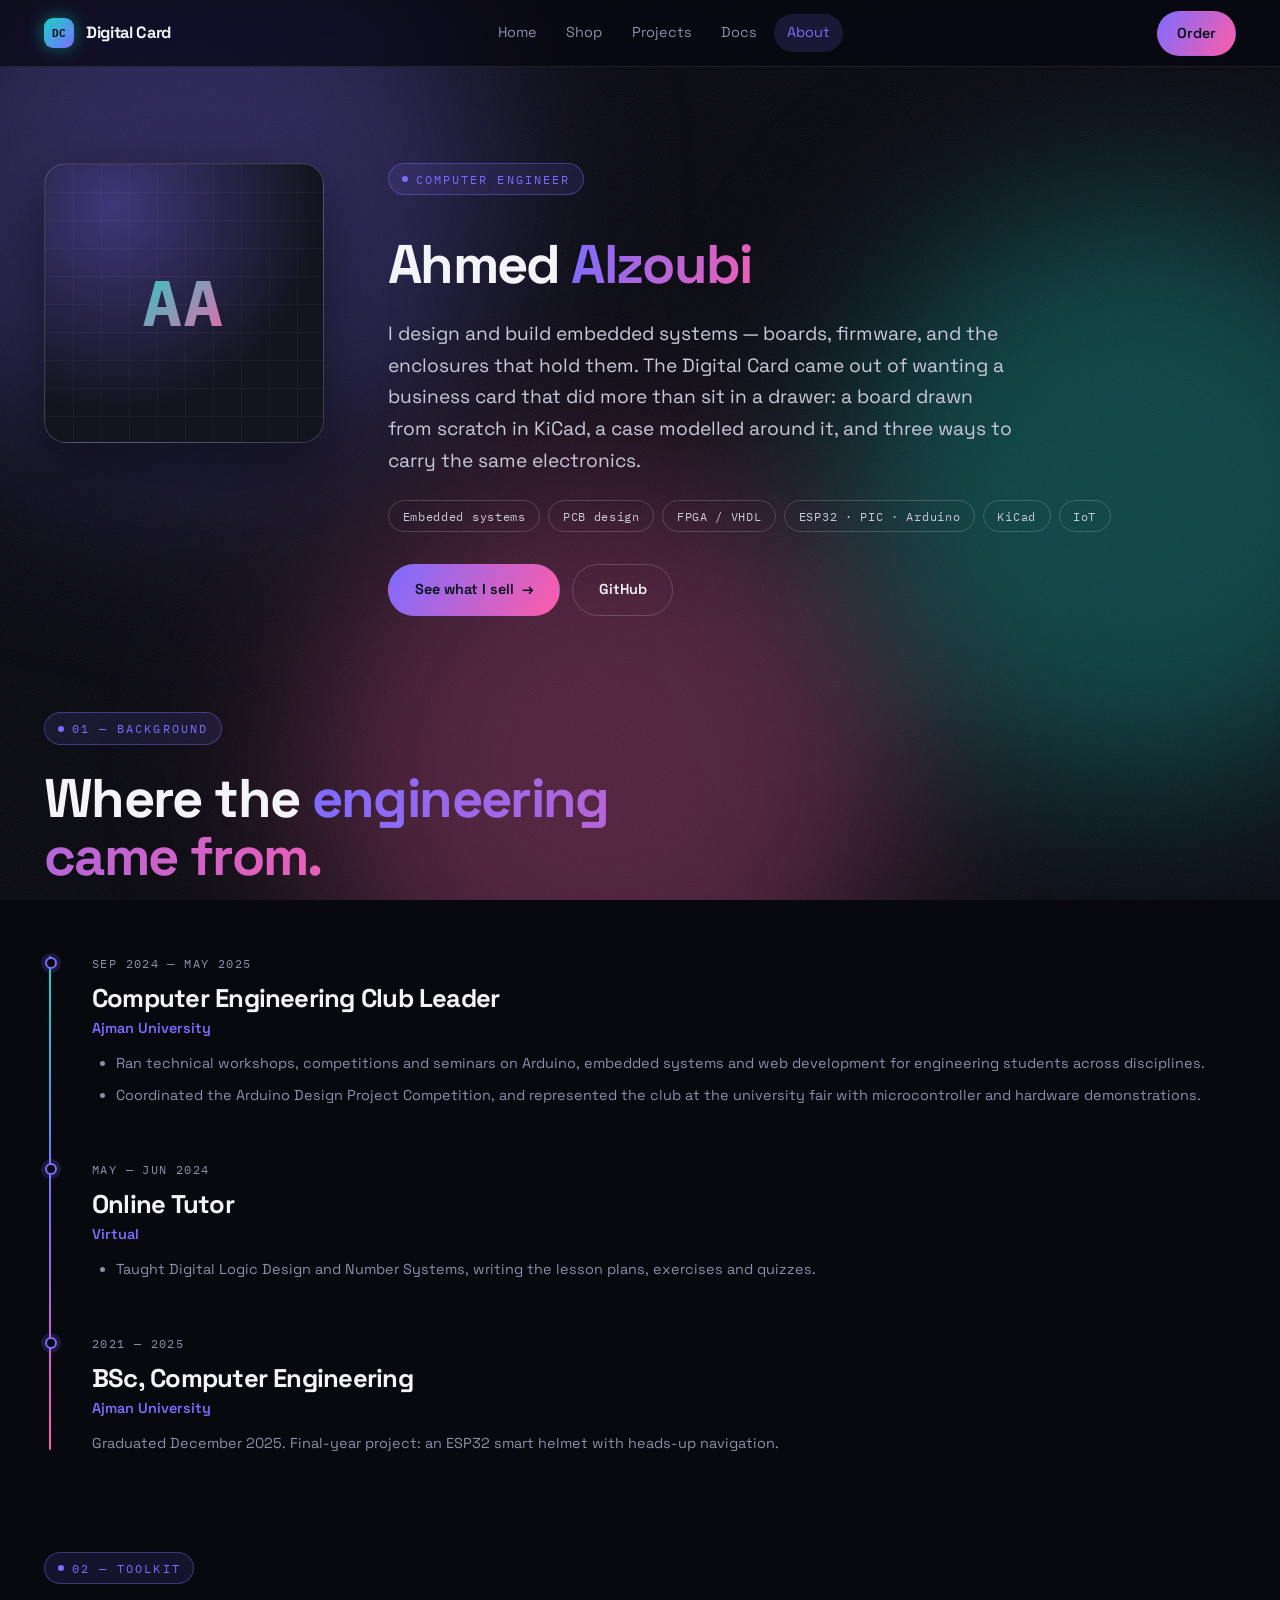
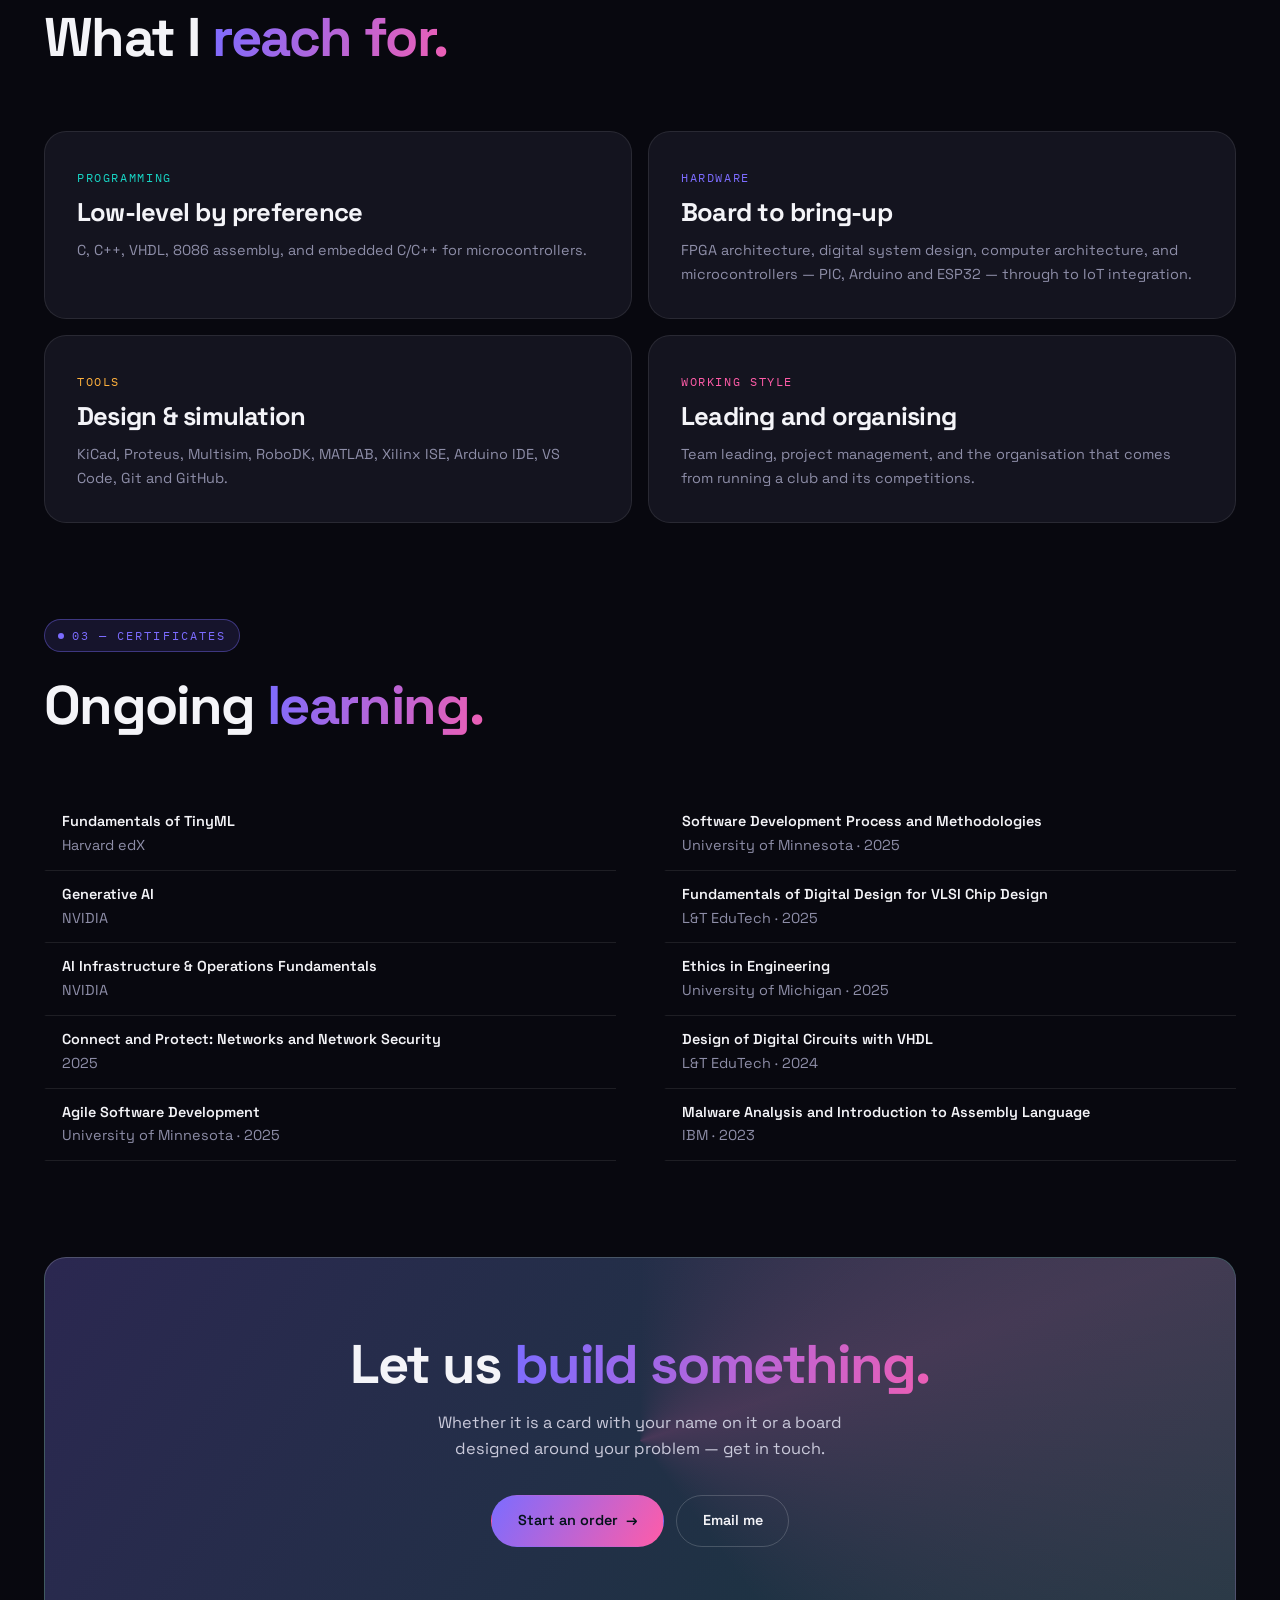
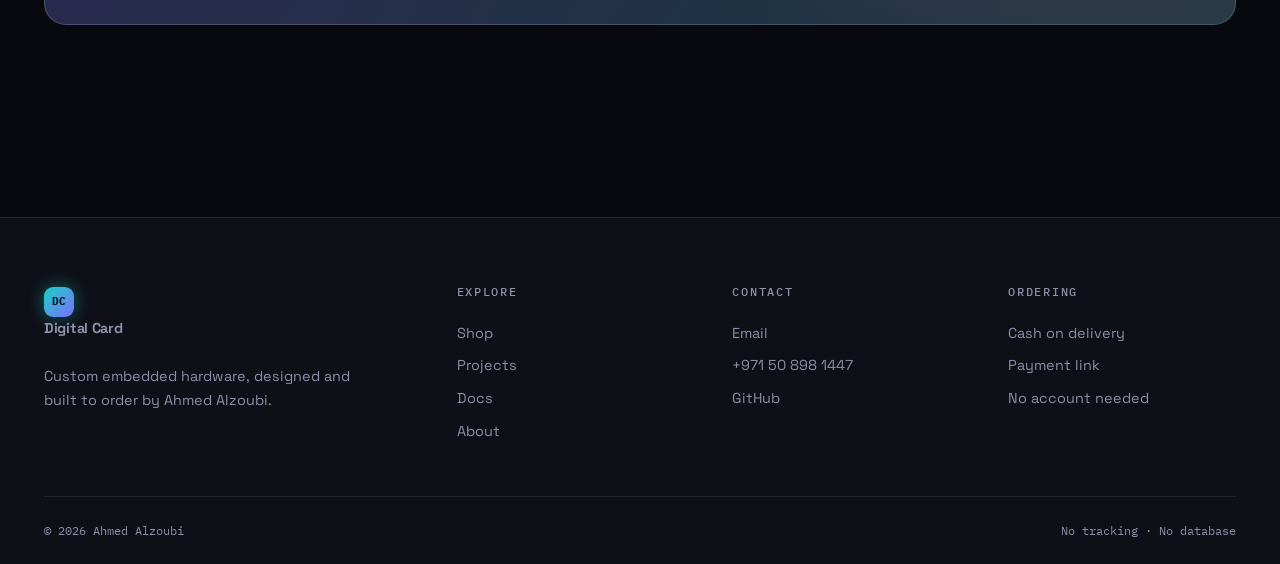
==== commit 7c5d9425: "Archive design v3: vibrant dark, high motion Deep base with animated aurora gradients, a six-colour " ====
--- a/about.html
+++ b/about.html
@@ -5,32 +5,30 @@
 <meta name="viewport" content="width=device-width, initial-scale=1" />
 <title>About — Digital Card</title>
 <meta name="description" content="Ahmed Alzoubi — computer engineer building embedded systems and custom hardware in the UAE." />
-<link rel="icon" href="data:image/svg+xml,%3Csvg xmlns='http://www.w3.org/2000/svg' viewBox='0 0 32 32'%3E%3Crect width='32' height='32' rx='7' fill='%230E6C75'/%3E%3Crect x='8' y='11' width='16' height='11' rx='2' fill='none' stroke='%23fff' stroke-width='2'/%3E%3C/svg%3E" />
-<script>(function(){try{var t=localStorage.getItem("dc-theme");if(t)document.documentElement.setAttribute("data-theme",t);}catch(e){}})();</script>
+<link rel="icon" href="data:image/svg+xml,%3Csvg xmlns='http://www.w3.org/2000/svg' viewBox='0 0 32 32'%3E%3Crect width='32' height='32' rx='8' fill='%237C6CFF'/%3E%3Crect x='8' y='11' width='16' height='11' rx='2' fill='none' stroke='%2317D4C4' stroke-width='2.4'/%3E%3C/svg%3E" />
 <link rel="preconnect" href="https://fonts.googleapis.com" />
 <link rel="preconnect" href="https://fonts.gstatic.com" crossorigin />
-<link rel="stylesheet" href="https://fonts.googleapis.com/css2?family=IBM+Plex+Mono:wght@400;500;600&family=IBM+Plex+Sans:wght@400;500;600;700&display=swap" />
+<link rel="stylesheet" href="https://fonts.googleapis.com/css2?family=IBM+Plex+Mono:wght@400;500;600&family=Space+Grotesk:wght@400;500;600;700&display=swap" />
 <link rel="stylesheet" href="style.css" />
 </head>
 <body>
 <a class="skip-link" href="#main">Skip to content</a>
 <div class="progress" aria-hidden="true"></div>
+<div class="aurora" aria-hidden="true"><span class="blob b1"></span><span class="blob b2"></span><span class="blob b3"></span></div>
+<div class="spotlight" aria-hidden="true"></div>
 
 <header class="site-header">
   <div class="container bar">
     <a class="brand" href="index.html"><span class="glyph" aria-hidden="true">DC</span><span>Digital Card</span></a>
     <nav class="site-nav" id="site-nav" aria-label="Primary">
-      <a href="index.html">Home</a>
-      <a href="shop.html">Shop</a>
-      <a href="projects.html">Projects</a>
-      <a href="docs.html">Docs</a>
-      <a href="about.html" aria-current="page">About</a>
+      <a href="index.html"><span>Home</span></a>
+      <a href="shop.html"><span>Shop</span></a>
+      <a href="projects.html"><span>Projects</span></a>
+      <a href="docs.html"><span>Docs</span></a>
+      <a href="about.html" aria-current="page"><span>About</span></a>
     </nav>
     <div class="header-tools">
-      <button class="icon-btn" id="theme-toggle" aria-label="Switch to dark theme">
-        <svg class="icon-sun" viewBox="0 0 24 24" aria-hidden="true"><circle cx="12" cy="12" r="4"/><path d="M12 2v2M12 20v2M4.9 4.9l1.4 1.4M17.7 17.7l1.4 1.4M2 12h2M20 12h2M4.9 19.1l1.4-1.4M17.7 6.3l1.4-1.4"/></svg>
-        <svg class="icon-moon" viewBox="0 0 24 24" aria-hidden="true"><path d="M21 12.8A9 9 0 1 1 11.2 3a7 7 0 0 0 9.8 9.8z"/></svg>
-      </button>
+      <a class="btn" href="shop.html" style="padding:.6rem 1.2rem;"><span>Order</span></a>
       <button class="icon-btn nav-toggle" aria-expanded="false" aria-controls="site-nav" aria-label="Open menu">
         <svg viewBox="0 0 24 24" aria-hidden="true"><path d="M3 6h18M3 12h18M3 18h18"/></svg>
       </button>
@@ -40,13 +38,13 @@
 
 <main id="main">
 
-  <section class="section section--tight">
+  <section class="section" data-accent="violet" data-accent-2="pink">
     <div class="container">
       <div class="about-hero">
-        <div class="portrait reveal" aria-hidden="true"><span>AA</span></div>
+        <div class="portrait reveal tilt" aria-hidden="true"><span>AA</span></div>
         <div>
-          <span class="tagline reveal"><span class="dot" aria-hidden="true"></span> Computer engineer</span>
-          <h1 class="reveal" style="font-size:var(--fs-h2);margin:var(--s4) 0 var(--s5);">Ahmed Alzoubi</h1>
+          <span class="kicker reveal"><span class="dot" aria-hidden="true"></span> Computer engineer</span>
+          <h1 class="reveal" style="font-size:var(--fs-h2);margin:var(--s4) 0 var(--s5);">Ahmed <span class="grad-text">Alzoubi</span></h1>
           <p class="lead reveal" style="font-size:var(--fs-lead);color:var(--ink-2);max-width:52ch;">
             I design and build embedded systems &mdash; boards, firmware, and the enclosures that hold them.
             The Digital Card came out of wanting a business card that did more than sit in a drawer:
@@ -61,20 +59,19 @@
             <span class="chip">IoT</span>
           </div>
           <div class="hero-actions reveal" style="margin-top:var(--s6);margin-bottom:0;">
-            <a href="shop.html" class="btn btn--accent">See what I sell <span class="arw" aria-hidden="true">&rarr;</span></a>
-            <a href="https://github.com/AhmedMKAlzoubi" class="btn btn--ghost" target="_blank" rel="noopener">GitHub</a>
+            <a href="shop.html" class="btn"><span>See what I sell</span> <span class="arw" aria-hidden="true">&rarr;</span></a>
+            <a href="https://github.com/AhmedMKAlzoubi" class="btn btn--ghost" target="_blank" rel="noopener"><span>GitHub</span></a>
           </div>
         </div>
       </div>
     </div>
   </section>
 
-  <section class="section" style="padding-top:0;">
+  <section class="section" data-accent="teal" data-accent-2="lime" style="padding-top:0;">
     <div class="container">
       <div class="sec-head reveal">
-        <span class="idx">01</span>
-        <h2>Background</h2>
-        <p class="note">Where the engineering came from.</p>
+        <span class="kicker"><span class="dot" aria-hidden="true"></span> 01 &mdash; Background</span>
+        <h2>Where the <span class="grad-text">engineering came from.</span></h2>
       </div>
 
       <div class="tl">
@@ -87,16 +84,12 @@
             <li>Coordinated the Arduino Design Project Competition, and represented the club at the university fair with microcontroller and hardware demonstrations.</li>
           </ul>
         </div>
-
         <div class="tl-item reveal">
           <span class="when">May &mdash; Jun 2024</span>
           <h3>Online Tutor</h3>
           <p class="where">Virtual</p>
-          <ul>
-            <li>Taught Digital Logic Design and Number Systems, writing the lesson plans, exercises and quizzes.</li>
-          </ul>
+          <ul><li>Taught Digital Logic Design and Number Systems, writing the lesson plans, exercises and quizzes.</li></ul>
         </div>
-
         <div class="tl-item reveal">
           <span class="when">2021 &mdash; 2025</span>
           <h3>BSc, Computer Engineering</h3>
@@ -107,31 +100,30 @@
     </div>
   </section>
 
-  <section class="section" style="padding-top:0;">
+  <section class="section" data-accent="amber" data-accent-2="coral" style="padding-top:0;">
     <div class="container">
       <div class="sec-head reveal">
-        <span class="idx">02</span>
-        <h2>Toolkit</h2>
-        <p class="note">What I reach for, day to day.</p>
+        <span class="kicker"><span class="dot" aria-hidden="true"></span> 02 &mdash; Toolkit</span>
+        <h2>What I <span class="grad-text">reach for.</span></h2>
       </div>
 
       <div class="bento">
-        <div class="cell cell--half reveal">
+        <div class="cell cell--half reveal" style="--cc:var(--c-teal)">
           <span class="k">Programming</span>
           <h3>Low-level by preference</h3>
           <p>C, C++, VHDL, 8086 assembly, and embedded C/C++ for microcontrollers.</p>
         </div>
-        <div class="cell cell--half reveal">
+        <div class="cell cell--half reveal" style="--cc:var(--c-violet)">
           <span class="k">Hardware</span>
           <h3>Board to bring-up</h3>
           <p>FPGA architecture, digital system design, computer architecture, and microcontrollers &mdash; PIC, Arduino and ESP32 &mdash; through to IoT integration.</p>
         </div>
-        <div class="cell cell--half reveal">
+        <div class="cell cell--half reveal" style="--cc:var(--c-amber)">
           <span class="k">Tools</span>
           <h3>Design &amp; simulation</h3>
           <p>KiCad, Proteus, Multisim, RoboDK, MATLAB, Xilinx ISE, Arduino IDE, VS Code, Git and GitHub.</p>
         </div>
-        <div class="cell cell--half reveal">
+        <div class="cell cell--half reveal" style="--cc:var(--c-pink)">
           <span class="k">Working style</span>
           <h3>Leading and organising</h3>
           <p>Team leading, project management, and the organisation that comes from running a club and its competitions.</p>
@@ -140,14 +132,12 @@
     </div>
   </section>
 
-  <section class="section" style="padding-top:0;">
+  <section class="section" data-accent="lime" data-accent-2="teal" style="padding-top:0;">
     <div class="container">
       <div class="sec-head reveal">
-        <span class="idx">03</span>
-        <h2>Certificates</h2>
-        <p class="note">Ongoing learning, most recent first.</p>
+        <span class="kicker"><span class="dot" aria-hidden="true"></span> 03 &mdash; Certificates</span>
+        <h2>Ongoing <span class="grad-text">learning.</span></h2>
       </div>
-
       <ul class="cert-cols reveal">
         <li><b>Fundamentals of TinyML</b>Harvard edX</li>
         <li><b>Generative AI</b>NVIDIA</li>
@@ -163,14 +153,14 @@
     </div>
   </section>
 
-  <section class="section" style="padding-top:0;">
+  <section class="section" data-accent="pink" data-accent-2="violet" style="padding-top:0;">
     <div class="container">
       <div class="cta reveal">
-        <h2>Let us build something</h2>
+        <h2>Let us <span class="grad-text">build something.</span></h2>
         <p>Whether it is a card with your name on it or a board designed around your problem &mdash; get in touch.</p>
         <div class="hero-actions" style="justify-content:center;margin-bottom:0;">
-          <a href="shop.html#order" class="btn">Start an order <span class="arw" aria-hidden="true">&rarr;</span></a>
-          <a href="mailto:ahmedmohammedkhear@gmail.com" class="btn btn--ghost">Email me</a>
+          <a href="shop.html#order" class="btn"><span>Start an order</span> <span class="arw" aria-hidden="true">&rarr;</span></a>
+          <a href="mailto:ahmedmohammedkhear@gmail.com" class="btn btn--ghost"><span>Email me</span></a>
         </div>
       </div>
     </div>
@@ -185,25 +175,11 @@
         <a class="brand" href="index.html" style="margin-bottom:var(--s4);"><span class="glyph" aria-hidden="true">DC</span><span>Digital Card</span></a>
         <p class="about-blurb">Custom embedded hardware, designed and built to order by Ahmed Alzoubi.</p>
       </div>
-      <div>
-        <h5>Explore</h5>
-        <a href="shop.html">Shop</a><a href="projects.html">Projects</a><a href="docs.html">Docs</a><a href="about.html">About</a>
-      </div>
-      <div>
-        <h5>Contact</h5>
-        <a href="mailto:ahmedmohammedkhear@gmail.com">Email</a>
-        <a href="tel:+971508981447">+971 50 898 1447</a>
-        <a href="https://github.com/AhmedMKAlzoubi" target="_blank" rel="noopener">GitHub</a>
-      </div>
-      <div>
-        <h5>Ordering</h5>
-        <p>Cash on delivery</p><p>Payment link</p><p>No account needed</p>
-      </div>
+      <div><h5>Explore</h5><a href="shop.html">Shop</a><a href="projects.html">Projects</a><a href="docs.html">Docs</a><a href="about.html">About</a></div>
+      <div><h5>Contact</h5><a href="mailto:ahmedmohammedkhear@gmail.com">Email</a><a href="tel:+971508981447">+971 50 898 1447</a><a href="https://github.com/AhmedMKAlzoubi" target="_blank" rel="noopener">GitHub</a></div>
+      <div><h5>Ordering</h5><p>Cash on delivery</p><p>Payment link</p><p>No account needed</p></div>
     </div>
-    <div class="footer-bottom">
-      <span>&copy; 2026 Ahmed Alzoubi</span>
-      <span>No tracking &middot; No database</span>
-    </div>
+    <div class="footer-bottom"><span>&copy; 2026 Ahmed Alzoubi</span><span>No tracking &middot; No database</span></div>
   </div>
 </footer>
 
--- a/style.css
+++ b/style.css
@@ -1,64 +1,55 @@
 /* ============================================================
-   Digital Card — v2 "technical editorial"
-   Light-first, warm paper base, deep-teal accent, dark toggle.
+   Digital Card — v3 "vibrant lab"
+   Deep base, aurora gradients, per-section colour theming,
+   tilt cards, magnetic buttons, horizontal scroll storytelling.
    ============================================================ */
 
 /* ---------- Tokens ---------- */
 :root {
-  /* Light (default) */
-  --paper:      #F7F6F3;
-  --surface:    #FFFFFF;
-  --surface-2:  #EFEEE9;
-  --ink:        #14171A;
-  --ink-2:      #3C444C;
-  --muted:      #6B7480;
-  --line:       #E3E0D9;
-  --line-2:     #CFCBC1;
-  --accent:     #0E6C75;
-  --accent-ink: #FFFFFF;
-  --accent-soft:#E4EFEF;
-  --shadow:     0 1px 2px rgba(20,23,26,.05), 0 8px 24px rgba(20,23,26,.06);
-  --shadow-lg:  0 2px 4px rgba(20,23,26,.06), 0 18px 48px rgba(20,23,26,.10);
-
-  /* Type */
-  --sans: "IBM Plex Sans", ui-sans-serif, "Segoe UI", system-ui, -apple-system, sans-serif;
+  --bg:        #08080F;
+  --bg-2:      #0F0F1A;
+  --surface:   #14141F;
+  --surface-2: #1B1B29;
+  --ink:       #F4F4F8;
+  --ink-2:     #C9C9DA;
+  --muted:     #8E8EA8;
+  --line:      rgba(255,255,255,.09);
+  --line-2:    rgba(255,255,255,.18);
+
+  /* Palette */
+  --c-teal:   #17D4C4;
+  --c-violet: #7C6CFF;
+  --c-amber:  #FFB13D;
+  --c-pink:   #FF5CA8;
+  --c-lime:   #9EE84E;
+  --c-coral:  #FF6B5A;
+
+  /* Section accent — JS swaps this as you scroll */
+  --accent:     var(--c-teal);
+  --accent-2:   var(--c-violet);
+  --accent-ink: #04121A;
+
+  --sans: "Space Grotesk", "IBM Plex Sans", ui-sans-serif, "Segoe UI", system-ui, sans-serif;
   --mono: "IBM Plex Mono", ui-monospace, "Cascadia Mono", Consolas, monospace;
 
-  --fs-micro: .70rem;
-  --fs-sm:    .875rem;
-  --fs-base:  1rem;
-  --fs-lead:  1.125rem;
-  --fs-h3:    clamp(1.25rem, 1.8vw, 1.5rem);
-  --fs-h2:    clamp(1.75rem, 3.6vw, 2.6rem);
-  --fs-h1:    clamp(2.5rem, 6.4vw, 4.5rem);
-
-  /* Space (4px base) */
-  --s1: .25rem;  --s2: .5rem;   --s3: .75rem;  --s4: 1rem;
-  --s5: 1.5rem;  --s6: 2rem;    --s8: 3rem;    --s10: 4rem;
-  --s12: 6rem;   --s16: 8rem;
-
-  --container: 1200px;
-  --radius:  10px;
-  --radius-lg: 16px;
+  --fs-micro: .72rem;
+  --fs-sm:    .9rem;
+  --fs-base:  1.02rem;
+  --fs-lead:  1.2rem;
+  --fs-h3:    clamp(1.3rem, 2vw, 1.65rem);
+  --fs-h2:    clamp(2rem, 4.6vw, 3.4rem);
+  --fs-h1:    clamp(2.8rem, 8vw, 6rem);
+
+  --s1:.25rem; --s2:.5rem; --s3:.75rem; --s4:1rem;
+  --s5:1.5rem; --s6:2rem; --s8:3rem; --s10:4rem; --s12:6rem; --s16:8rem;
+
+  --container: 1240px;
+  --radius: 14px;
+  --radius-lg: 22px;
 
   --ease: cubic-bezier(.22,.61,.36,1);
-  --dur: .32s;
-}
-
-:root[data-theme="dark"] {
-  --paper:      #101317;
-  --surface:    #171B20;
-  --surface-2:  #1E242A;
-  --ink:        #E9ECEF;
-  --ink-2:      #BAC3CC;
-  --muted:      #8A96A2;
-  --line:       #272E35;
-  --line-2:     #38424B;
-  --accent:     #37B0BA;
-  --accent-ink: #08191B;
-  --accent-soft:#122B2E;
-  --shadow:     0 1px 2px rgba(0,0,0,.4), 0 8px 24px rgba(0,0,0,.36);
-  --shadow-lg:  0 2px 4px rgba(0,0,0,.45), 0 18px 48px rgba(0,0,0,.5);
+  --spring: cubic-bezier(.34,1.26,.64,1);
+  --dur: .34s;
 }
 
 /* ---------- Base ---------- */
@@ -72,405 +63,524 @@
   font-size: var(--fs-base);
   line-height: 1.65;
   color: var(--ink);
-  background: var(--paper);
+  background: var(--bg);
   -webkit-font-smoothing: antialiased;
   overflow-x: hidden;
+  position: relative;
+}
+
+/* Fine grain so the flat colour never looks plasticky */
+body::after {
+  content: ""; position: fixed; inset: 0; z-index: 1; pointer-events: none; opacity: .16;
+  background-image: url("data:image/svg+xml,%3Csvg xmlns='http://www.w3.org/2000/svg' width='140' height='140'%3E%3Cfilter id='n'%3E%3CfeTurbulence type='fractalNoise' baseFrequency='.85' numOctaves='3'/%3E%3C/filter%3E%3Crect width='140' height='140' filter='url(%23n)' opacity='.5'/%3E%3C/svg%3E");
 }
 
 img, svg, model-viewer { display: block; max-width: 100%; }
 a { color: inherit; }
 button { font: inherit; color: inherit; }
-
-h1, h2, h3, h4 { line-height: 1.12; font-weight: 600; letter-spacing: -.02em; text-wrap: balance; }
+h1,h2,h3,h4 { line-height: 1.08; font-weight: 700; letter-spacing: -.03em; text-wrap: balance; }
 
 ::selection { background: var(--accent); color: var(--accent-ink); }
-
-:focus-visible { outline: 2px solid var(--accent); outline-offset: 3px; border-radius: 2px; }
-
-.skip-link {
-  position: absolute; left: -9999px; top: 0; z-index: 200;
-  background: var(--ink); color: var(--paper); padding: var(--s3) var(--s4);
-}
+:focus-visible { outline: 2px solid var(--accent); outline-offset: 3px; border-radius: 4px; }
+
+.skip-link { position: absolute; left: -9999px; top: 0; z-index: 300; background: var(--accent); color: var(--accent-ink); padding: var(--s3) var(--s4); }
 .skip-link:focus { left: 0; }
-
-.sr-only {
-  position: absolute; width: 1px; height: 1px; padding: 0; margin: -1px;
-  overflow: hidden; clip: rect(0 0 0 0); white-space: nowrap; border: 0;
-}
+.sr-only { position: absolute; width: 1px; height: 1px; overflow: hidden; clip: rect(0 0 0 0); white-space: nowrap; }
+
+/* ---------- Aurora background ---------- */
+.aurora { position: fixed; inset: 0; z-index: 0; pointer-events: none; overflow: hidden; }
+.aurora .blob {
+  position: absolute; width: 46vw; height: 46vw; border-radius: 50%;
+  filter: blur(90px); opacity: .30; mix-blend-mode: screen;
+  animation: drift 26s var(--ease) infinite alternate;
+}
+.aurora .b1 { background: var(--c-violet); top: -12%; left: -8%; }
+.aurora .b2 { background: var(--c-teal);   top: 22%;  right: -12%; animation-duration: 32s; animation-delay: -6s; }
+.aurora .b3 { background: var(--c-pink);   bottom: -18%; left: 24%; animation-duration: 38s; animation-delay: -12s; }
+@keyframes drift {
+  0%   { transform: translate3d(0,0,0) scale(1); }
+  50%  { transform: translate3d(6vw,4vh,0) scale(1.14); }
+  100% { transform: translate3d(-4vw,7vh,0) scale(.94); }
+}
+@media (prefers-reduced-motion: reduce) { .aurora .blob { animation: none; } }
+
+/* Cursor spotlight */
+.spotlight {
+  position: fixed; z-index: 2; pointer-events: none; width: 420px; height: 420px;
+  border-radius: 50%; opacity: 0; transition: opacity .5s var(--ease);
+  background: radial-gradient(circle, color-mix(in srgb, var(--accent) 22%, transparent) 0%, transparent 66%);
+  transform: translate(-50%,-50%);
+}
+body.has-cursor .spotlight { opacity: 1; }
+
+/* Everything above the aurora */
+.site-header, main, .site-footer { position: relative; z-index: 3; }
 
 /* ---------- Layout ---------- */
 .container { width: 100%; max-width: var(--container); margin-inline: auto; padding-inline: var(--s5); }
-.section { padding-block: var(--s12); }
-.section--tight { padding-block: var(--s10); }
-
-/* Numbered editorial section header */
-.sec-head { display: flex; align-items: baseline; gap: var(--s4); margin-bottom: var(--s8); flex-wrap: wrap; }
-.sec-head .idx {
-  font-family: var(--mono); font-size: var(--fs-micro); letter-spacing: .18em;
-  color: var(--accent); border: 1px solid var(--line-2); border-radius: 100px;
-  padding: .25rem .6rem; white-space: nowrap;
-}
-.sec-head h2 { font-size: var(--fs-h2); flex: 1 1 18ch; }
-.sec-head .note { color: var(--muted); font-size: var(--fs-sm); max-width: 34ch; }
-
-.rule { height: 1px; background: var(--line); border: 0; }
-
-/* ---------- Scroll progress ---------- */
+.section { padding-block: var(--s12); position: relative; }
+
+.sec-head { max-width: 46rem; margin-bottom: var(--s10); }
+.kicker {
+  display: inline-flex; align-items: center; gap: var(--s2);
+  font-family: var(--mono); font-size: var(--fs-micro); letter-spacing: .18em; text-transform: uppercase;
+  color: var(--accent); border: 1px solid color-mix(in srgb, var(--accent) 40%, transparent);
+  background: color-mix(in srgb, var(--accent) 12%, transparent);
+  padding: .35rem .8rem; border-radius: 100px; margin-bottom: var(--s5);
+}
+.kicker .dot { width: 6px; height: 6px; border-radius: 50%; background: var(--accent); animation: blip 2s var(--ease) infinite; }
+@keyframes blip { 0%,100% { opacity:1; transform:scale(1);} 50% { opacity:.4; transform:scale(.7);} }
+@media (prefers-reduced-motion: reduce) { .kicker .dot { animation: none; } }
+
+.sec-head h2 { font-size: var(--fs-h2); margin-bottom: var(--s4); }
+.sec-head p { color: var(--muted); font-size: var(--fs-lead); }
+
+.grad-text {
+  background: linear-gradient(102deg, var(--accent), var(--accent-2) 60%, var(--c-pink));
+  -webkit-background-clip: text; background-clip: text; color: transparent;
+  background-size: 200% auto; animation: shimmer 7s linear infinite;
+}
+@keyframes shimmer { to { background-position: 200% center; } }
+@media (prefers-reduced-motion: reduce) { .grad-text { animation: none; } }
+
+/* ---------- Progress ---------- */
 .progress {
-  position: fixed; top: 0; left: 0; height: 2px; width: 100%;
-  background: var(--accent); transform-origin: 0 50%; transform: scaleX(0);
-  z-index: 90; transition: transform .08s linear;
+  position: fixed; top: 0; left: 0; height: 3px; width: 100%; z-index: 120;
+  background: linear-gradient(90deg, var(--c-teal), var(--c-violet), var(--c-pink));
+  transform-origin: 0 50%; transform: scaleX(0); transition: transform .1s linear;
 }
 
 /* ---------- Header ---------- */
 .site-header {
-  position: sticky; top: 0; z-index: 80;
-  background: color-mix(in srgb, var(--paper) 86%, transparent);
-  backdrop-filter: blur(14px) saturate(1.4);
+  position: sticky; top: 0; z-index: 100;
+  background: color-mix(in srgb, var(--bg) 72%, transparent);
+  backdrop-filter: blur(16px) saturate(1.6);
   border-bottom: 1px solid var(--line);
 }
-.site-header .bar {
-  display: flex; align-items: center; justify-content: space-between; gap: var(--s4);
-  height: 62px;
-}
-.brand { display: flex; align-items: center; gap: var(--s3); text-decoration: none; font-weight: 600; letter-spacing: -.01em; }
+.site-header .bar { display: flex; align-items: center; justify-content: space-between; gap: var(--s4); height: 66px; }
+
+.brand { display: flex; align-items: center; gap: var(--s3); text-decoration: none; font-weight: 700; letter-spacing: -.02em; }
 .brand .glyph {
-  width: 26px; height: 26px; border: 1.5px solid var(--ink); border-radius: 6px;
-  display: grid; place-items: center; font-family: var(--mono); font-size: .68rem; font-weight: 600;
-}
-
-.site-nav { display: flex; align-items: center; gap: var(--s2); }
+  width: 30px; height: 30px; border-radius: 9px; display: grid; place-items: center;
+  font-family: var(--mono); font-size: .7rem; font-weight: 700; color: var(--accent-ink);
+  background: linear-gradient(135deg, var(--c-teal), var(--c-violet));
+  box-shadow: 0 0 18px color-mix(in srgb, var(--c-teal) 45%, transparent);
+  transition: transform var(--dur) var(--spring);
+}
+.brand:hover .glyph { transform: rotate(-8deg) scale(1.08); }
+
+.site-nav { display: flex; align-items: center; gap: var(--s1); }
 .site-nav a {
-  text-decoration: none; font-size: var(--fs-sm); color: var(--muted);
-  padding: .4rem .7rem; border-radius: 100px;
-  transition: color var(--dur) var(--ease), background var(--dur) var(--ease);
-}
-.site-nav a:hover { color: var(--ink); background: var(--surface-2); }
-.site-nav a[aria-current="page"] { color: var(--ink); background: var(--surface-2); font-weight: 500; }
+  position: relative; text-decoration: none; font-size: var(--fs-sm); color: var(--muted);
+  padding: .45rem .8rem; border-radius: 100px; transition: color var(--dur) var(--ease);
+}
+.site-nav a::before {
+  content: ""; position: absolute; inset: 0; border-radius: 100px;
+  background: color-mix(in srgb, var(--accent) 16%, transparent);
+  transform: scale(.7); opacity: 0; transition: transform var(--dur) var(--spring), opacity var(--dur) var(--ease);
+}
+.site-nav a:hover { color: var(--ink); }
+.site-nav a:hover::before { transform: scale(1); opacity: 1; }
+.site-nav a[aria-current="page"] { color: var(--accent); }
+.site-nav a[aria-current="page"]::before { transform: scale(1); opacity: 1; }
+.site-nav a span { position: relative; }
 
 .header-tools { display: flex; align-items: center; gap: var(--s2); }
-
 .icon-btn {
-  width: 36px; height: 36px; display: grid; place-items: center;
-  background: transparent; border: 1px solid var(--line-2); border-radius: 8px;
-  cursor: pointer; transition: background var(--dur) var(--ease), border-color var(--dur) var(--ease);
-}
-.icon-btn:hover { background: var(--surface-2); border-color: var(--ink); }
-.icon-btn svg { width: 16px; height: 16px; stroke: currentColor; fill: none; stroke-width: 1.7; }
-:root:not([data-theme="dark"]) .icon-moon { display: none; }
-:root[data-theme="dark"] .icon-sun { display: none; }
-
+  width: 38px; height: 38px; display: grid; place-items: center; cursor: pointer;
+  background: transparent; border: 1px solid var(--line-2); border-radius: 10px;
+  transition: background var(--dur) var(--ease), border-color var(--dur) var(--ease), transform var(--dur) var(--spring);
+}
+.icon-btn:hover { background: color-mix(in srgb, var(--accent) 14%, transparent); border-color: var(--accent); transform: translateY(-2px); }
+.icon-btn svg { width: 17px; height: 17px; stroke: currentColor; fill: none; stroke-width: 1.8; }
 .nav-toggle { display: none; }
 
 /* ---------- Buttons ---------- */
 .btn {
-  display: inline-flex; align-items: center; justify-content: center; gap: var(--s2);
-  font-size: var(--fs-sm); font-weight: 500; text-decoration: none; cursor: pointer;
-  padding: .72rem 1.35rem; border-radius: 8px;
-  border: 1px solid var(--ink); background: var(--ink); color: var(--paper);
-  transition: transform var(--dur) var(--ease), box-shadow var(--dur) var(--ease),
-              background var(--dur) var(--ease), color var(--dur) var(--ease);
-}
-.btn:hover { transform: translateY(-2px); box-shadow: var(--shadow); }
-.btn:active { transform: translateY(0); }
-.btn--accent { background: var(--accent); border-color: var(--accent); color: var(--accent-ink); }
-.btn--ghost { background: transparent; color: var(--ink); border-color: var(--line-2); }
-.btn--ghost:hover { border-color: var(--ink); background: var(--surface); }
+  position: relative; display: inline-flex; align-items: center; justify-content: center; gap: var(--s2);
+  font-size: var(--fs-sm); font-weight: 600; text-decoration: none; cursor: pointer;
+  padding: .82rem 1.6rem; border-radius: 100px; border: 1px solid transparent;
+  background: linear-gradient(120deg, var(--accent), var(--accent-2));
+  color: var(--accent-ink); overflow: hidden;
+  transition: transform var(--dur) var(--spring), box-shadow var(--dur) var(--ease);
+  will-change: transform;
+}
+.btn::after {
+  content: ""; position: absolute; inset: 0;
+  background: linear-gradient(120deg, transparent 30%, rgba(255,255,255,.42), transparent 70%);
+  transform: translateX(-120%); transition: transform .7s var(--ease);
+}
+.btn:hover { box-shadow: 0 10px 34px color-mix(in srgb, var(--accent) 40%, transparent); }
+.btn:hover::after { transform: translateX(120%); }
+.btn:active { transform: scale(.97); }
+.btn span { position: relative; z-index: 1; }
+
+.btn--ghost {
+  background: transparent; color: var(--ink); border-color: var(--line-2);
+}
+.btn--ghost:hover { border-color: var(--accent); color: var(--accent); box-shadow: 0 8px 26px color-mix(in srgb, var(--accent) 22%, transparent); }
 .btn--block { width: 100%; }
 .btn[disabled] { opacity: .5; pointer-events: none; }
-.btn .arw { transition: transform var(--dur) var(--ease); }
-.btn:hover .arw { transform: translateX(3px); }
-
-/* ---------- Reveal animations ---------- */
-.reveal { opacity: 0; transform: translateY(22px); }
+.btn .arw { transition: transform var(--dur) var(--spring); position: relative; z-index: 1; }
+.btn:hover .arw { transform: translateX(4px); }
+
+/* ---------- Reveal ---------- */
+.reveal { opacity: 0; transform: translateY(26px) scale(.985); }
 .reveal.in {
   opacity: 1; transform: none;
-  transition: opacity .62s var(--ease), transform .62s var(--ease);
-  transition-delay: calc(var(--i, 0) * 70ms);
-}
-@media (prefers-reduced-motion: reduce) {
-  .reveal, .reveal.in { opacity: 1; transform: none; transition: none; }
-}
-
-/* ---------- Hero (asymmetric split) ---------- */
-.hero { padding-block: var(--s10) var(--s12); position: relative; overflow: hidden; }
-.hero-grid {
-  display: grid; grid-template-columns: 1.05fr .95fr; gap: var(--s10); align-items: center;
-}
-.hero .tagline {
-  display: inline-flex; align-items: center; gap: var(--s2);
-  font-family: var(--mono); font-size: var(--fs-micro); letter-spacing: .16em; text-transform: uppercase;
-  color: var(--accent); background: var(--accent-soft);
-  padding: .35rem .75rem; border-radius: 100px; margin-bottom: var(--s5);
-}
-.hero .tagline .dot {
-  width: 6px; height: 6px; border-radius: 50%; background: var(--accent);
-  animation: pulse 2.4s var(--ease) infinite;
-}
-@keyframes pulse { 0%, 100% { opacity: 1; transform: scale(1); } 50% { opacity: .45; transform: scale(.8); } }
-@media (prefers-reduced-motion: reduce) { .hero .tagline .dot { animation: none; } }
-
+  transition: opacity .7s var(--ease), transform .7s var(--spring);
+  transition-delay: calc(var(--i,0) * 80ms);
+}
+@media (prefers-reduced-motion: reduce) { .reveal, .reveal.in { opacity: 1; transform: none; transition: none; } }
+
+/* Per-letter hero headline */
+.split-line { display: block; overflow: hidden; }
+.split-line .ch { display: inline-block; will-change: transform; }
+.split-line.go .ch {
+  animation: chIn .85s var(--spring) both;
+  animation-delay: calc(var(--n) * 26ms);
+}
+@keyframes chIn { from { transform: translateY(105%) rotate(6deg); opacity: 0; } }
+@media (prefers-reduced-motion: reduce) { .split-line.go .ch { animation: none; } }
+
+/* ---------- Hero ---------- */
+.hero { padding-block: var(--s12) var(--s10); }
+.hero-grid { display: grid; grid-template-columns: 1.02fr .98fr; gap: var(--s10); align-items: center; }
 .hero h1 { font-size: var(--fs-h1); margin-bottom: var(--s5); }
-.hero h1 .accent { color: var(--accent); }
-.hero .lead { font-size: var(--fs-lead); color: var(--ink-2); max-width: 46ch; margin-bottom: var(--s6); }
+.hero .lead { font-size: var(--fs-lead); color: var(--ink-2); max-width: 44ch; margin-bottom: var(--s6); }
 .hero-actions { display: flex; gap: var(--s3); flex-wrap: wrap; margin-bottom: var(--s8); }
 
-.hero-facts { display: flex; gap: var(--s6); flex-wrap: wrap; padding-top: var(--s5); border-top: 1px solid var(--line); }
-.hero-facts div { min-width: 88px; }
-.hero-facts b { display: block; font-family: var(--mono); font-size: 1.4rem; font-weight: 600; letter-spacing: -.02em; }
-.hero-facts span { font-size: var(--fs-micro); text-transform: uppercase; letter-spacing: .12em; color: var(--muted); }
-
-/* Hero 3D stage */
+.hero-facts { display: flex; gap: var(--s6); flex-wrap: wrap; }
+.hero-facts div { position: relative; padding-left: var(--s4); }
+.hero-facts div::before {
+  content: ""; position: absolute; left: 0; top: 6px; bottom: 6px; width: 3px; border-radius: 3px;
+  background: linear-gradient(var(--accent), var(--accent-2));
+}
+.hero-facts b { display: block; font-family: var(--mono); font-size: 1.55rem; font-weight: 700; letter-spacing: -.03em; }
+.hero-facts span { font-size: var(--fs-micro); text-transform: uppercase; letter-spacing: .14em; color: var(--muted); }
+
+/* 3D stage */
 .stage {
-  position: relative; background: var(--surface); border: 1px solid var(--line);
-  border-radius: var(--radius-lg); box-shadow: var(--shadow-lg);
-  aspect-ratio: 1 / 1; overflow: hidden;
+  position: relative; aspect-ratio: 1/1; border-radius: var(--radius-lg); overflow: hidden;
+  background: radial-gradient(120% 120% at 30% 20%, color-mix(in srgb, var(--accent) 20%, transparent), transparent 60%), var(--surface);
+  border: 1px solid var(--line-2);
+  box-shadow: 0 30px 80px rgba(0,0,0,.55), inset 0 1px 0 rgba(255,255,255,.06);
+  transition: box-shadow var(--dur) var(--ease);
 }
 .stage::before {
-  content: ""; position: absolute; inset: 0;
-  background-image: linear-gradient(var(--line) 1px, transparent 1px),
-                    linear-gradient(90deg, var(--line) 1px, transparent 1px);
-  background-size: 34px 34px; opacity: .5; pointer-events: none;
-}
-.stage model-viewer { width: 100%; height: 100%; background: transparent; }
+  content: ""; position: absolute; inset: 0; pointer-events: none; opacity: .35;
+  background-image: linear-gradient(var(--line) 1px, transparent 1px), linear-gradient(90deg, var(--line) 1px, transparent 1px);
+  background-size: 38px 38px;
+  mask-image: radial-gradient(closest-side, #000 55%, transparent);
+  -webkit-mask-image: radial-gradient(closest-side, #000 55%, transparent);
+}
+.stage model-viewer { width: 100%; height: 100%; background: transparent; position: relative; z-index: 1; }
 .stage .stage-tag {
-  position: absolute; left: var(--s4); top: var(--s4); z-index: 2;
+  position: absolute; left: var(--s4); top: var(--s4); z-index: 3;
   font-family: var(--mono); font-size: var(--fs-micro); letter-spacing: .12em; text-transform: uppercase;
-  color: var(--muted); background: color-mix(in srgb, var(--surface) 84%, transparent);
-  border: 1px solid var(--line); border-radius: 100px; padding: .28rem .7rem;
+  color: var(--accent); background: color-mix(in srgb, var(--bg) 70%, transparent);
+  border: 1px solid color-mix(in srgb, var(--accent) 40%, transparent);
+  border-radius: 100px; padding: .3rem .75rem; backdrop-filter: blur(8px);
 }
 .stage .stage-hint {
-  position: absolute; right: var(--s4); bottom: var(--s4); z-index: 2;
+  position: absolute; right: var(--s4); bottom: var(--s4); z-index: 3;
   font-family: var(--mono); font-size: var(--fs-micro); color: var(--muted);
 }
 
-/* ---------- Marquee ---------- */
-.marquee {
-  border-block: 1px solid var(--line); background: var(--surface);
-  overflow: hidden; padding-block: var(--s3);
-}
-.marquee-track { display: flex; gap: var(--s6); width: max-content; animation: slide 38s linear infinite; }
-.marquee:hover .marquee-track { animation-play-state: paused; }
-.marquee span {
-  font-family: var(--mono); font-size: var(--fs-sm); color: var(--muted);
-  display: inline-flex; align-items: center; gap: var(--s6); white-space: nowrap;
-}
-.marquee span::after { content: "/"; color: var(--line-2); }
-@keyframes slide { to { transform: translateX(-50%); } }
-@media (prefers-reduced-motion: reduce) { .marquee-track { animation: none; } }
+/* Tilt wrapper */
+.tilt { transform-style: preserve-3d; transition: transform .4s var(--ease); will-change: transform; }
+
+/* ---------- Marquee (two rows, opposite) ---------- */
+.marquee-band { border-block: 1px solid var(--line); background: color-mix(in srgb, var(--surface) 70%, transparent); padding-block: var(--s4); overflow: hidden; }
+.mq { display: flex; gap: var(--s5); width: max-content; }
+.mq--l { animation: mqL 34s linear infinite; }
+.mq--r { animation: mqR 40s linear infinite; margin-top: var(--s3); }
+.marquee-band:hover .mq { animation-play-state: paused; }
+.mq b {
+  font-family: var(--mono); font-size: var(--fs-sm); font-weight: 500; white-space: nowrap;
+  padding: .35rem .95rem; border-radius: 100px; border: 1px solid var(--line-2); color: var(--ink-2);
+  transition: color var(--dur) var(--ease), border-color var(--dur) var(--ease), transform var(--dur) var(--spring);
+}
+.mq b:hover { transform: translateY(-3px) scale(1.05); }
+.mq b:nth-child(6n+1) { color: var(--c-teal);   border-color: color-mix(in srgb, var(--c-teal) 45%, transparent); }
+.mq b:nth-child(6n+2) { color: var(--c-violet); border-color: color-mix(in srgb, var(--c-violet) 45%, transparent); }
+.mq b:nth-child(6n+3) { color: var(--c-amber);  border-color: color-mix(in srgb, var(--c-amber) 45%, transparent); }
+.mq b:nth-child(6n+4) { color: var(--c-pink);   border-color: color-mix(in srgb, var(--c-pink) 45%, transparent); }
+.mq b:nth-child(6n+5) { color: var(--c-lime);   border-color: color-mix(in srgb, var(--c-lime) 45%, transparent); }
+.mq b:nth-child(6n+6) { color: var(--c-coral);  border-color: color-mix(in srgb, var(--c-coral) 45%, transparent); }
+@keyframes mqL { to { transform: translateX(-50%); } }
+@keyframes mqR { from { transform: translateX(-50%); } to { transform: translateX(0); } }
+@media (prefers-reduced-motion: reduce) { .mq { animation: none !important; } }
 
 /* ---------- Variant explorer ---------- */
-.explorer { display: grid; grid-template-columns: 1fr 1.15fr; gap: var(--s8); align-items: start; }
-
+.explorer { display: grid; grid-template-columns: .9fr 1.1fr; gap: var(--s8); align-items: start; }
 .variant-tabs { display: flex; flex-direction: column; gap: var(--s3); }
 .vtab {
-  display: grid; grid-template-columns: auto 1fr auto; gap: var(--s4); align-items: center;
-  text-align: left; cursor: pointer; width: 100%;
+  position: relative; display: grid; grid-template-columns: auto 1fr auto; gap: var(--s4); align-items: center;
+  width: 100%; text-align: left; cursor: pointer; overflow: hidden;
   background: var(--surface); border: 1px solid var(--line); border-radius: var(--radius);
   padding: var(--s4) var(--s5);
-  transition: border-color var(--dur) var(--ease), transform var(--dur) var(--ease), box-shadow var(--dur) var(--ease);
-}
-.vtab:hover { transform: translateX(4px); border-color: var(--line-2); box-shadow: var(--shadow); }
-.vtab[aria-selected="true"] { border-color: var(--accent); box-shadow: var(--shadow); }
-.vtab[aria-selected="true"] .vnum { background: var(--accent); color: var(--accent-ink); border-color: var(--accent); }
+  transition: transform var(--dur) var(--spring), border-color var(--dur) var(--ease), box-shadow var(--dur) var(--ease);
+}
+.vtab::before {
+  content: ""; position: absolute; left: 0; top: 0; bottom: 0; width: 3px;
+  background: var(--vc, var(--accent)); transform: scaleY(0); transform-origin: 50% 0;
+  transition: transform var(--dur) var(--spring);
+}
+.vtab:hover { transform: translateX(6px); border-color: var(--line-2); }
+.vtab[aria-selected="true"] {
+  border-color: color-mix(in srgb, var(--vc) 55%, transparent);
+  box-shadow: 0 12px 40px color-mix(in srgb, var(--vc) 22%, transparent);
+  background: color-mix(in srgb, var(--vc) 8%, var(--surface));
+}
+.vtab[aria-selected="true"]::before { transform: scaleY(1); }
 .vnum {
-  width: 30px; height: 30px; display: grid; place-items: center; border-radius: 8px;
-  border: 1px solid var(--line-2); font-family: var(--mono); font-size: var(--fs-sm);
+  width: 34px; height: 34px; display: grid; place-items: center; border-radius: 10px;
+  border: 1px solid var(--line-2); font-family: var(--mono); font-size: var(--fs-sm); font-weight: 600;
   transition: background var(--dur) var(--ease), color var(--dur) var(--ease), border-color var(--dur) var(--ease);
 }
+.vtab[aria-selected="true"] .vnum { background: var(--vc); color: var(--accent-ink); border-color: var(--vc); }
 .vtab h3 { font-size: var(--fs-base); font-weight: 600; }
 .vtab p { font-size: var(--fs-sm); color: var(--muted); }
 .vtab .vdim { font-family: var(--mono); font-size: var(--fs-micro); color: var(--muted); white-space: nowrap; }
 
-.variant-view { position: sticky; top: 84px; }
-.spec-grid {
-  display: grid; grid-template-columns: repeat(2, 1fr); gap: 1px;
-  background: var(--line); border: 1px solid var(--line);
-  border-radius: var(--radius); overflow: hidden; margin-top: var(--s5);
-}
-.spec-grid div { background: var(--surface); padding: var(--s4) var(--s5); }
-.spec-grid dt { font-size: var(--fs-micro); text-transform: uppercase; letter-spacing: .12em; color: var(--muted); }
-.spec-grid dd { font-family: var(--mono); font-size: 1.05rem; font-weight: 500; margin-top: 2px; }
-
-/* ---------- Bento grid ---------- */
-.bento { display: grid; grid-template-columns: repeat(6, 1fr); gap: var(--s4); }
+.variant-view { position: sticky; top: 90px; }
+.spec-grid { display: grid; grid-template-columns: repeat(2,1fr); gap: var(--s3); margin-top: var(--s5); }
+.spec-grid div {
+  background: var(--surface); border: 1px solid var(--line); border-radius: var(--radius);
+  padding: var(--s4) var(--s5); transition: border-color var(--dur) var(--ease), transform var(--dur) var(--spring);
+}
+.spec-grid div:hover { border-color: color-mix(in srgb, var(--accent) 45%, transparent); transform: translateY(-3px); }
+.spec-grid dt { font-size: var(--fs-micro); text-transform: uppercase; letter-spacing: .13em; color: var(--muted); }
+.spec-grid dd { font-family: var(--mono); font-size: 1.1rem; font-weight: 600; margin-top: 3px; color: var(--accent); }
+
+/* ---------- Horizontal scroll story ---------- */
+.hscroll { position: relative; }
+.hscroll-sticky { position: sticky; top: 0; height: 100vh; display: flex; align-items: center; overflow: hidden; }
+.hscroll-track { display: flex; gap: var(--s6); padding-inline: var(--s10); will-change: transform; }
+.step {
+  flex: 0 0 min(420px, 82vw); background: var(--surface); border: 1px solid var(--line);
+  border-radius: var(--radius-lg); padding: var(--s8); position: relative; overflow: hidden;
+}
+.step::before {
+  content: ""; position: absolute; inset: 0; opacity: .12; pointer-events: none;
+  background: radial-gradient(90% 70% at 20% 0%, var(--sc), transparent 70%);
+}
+.step .sn {
+  font-family: var(--mono); font-size: 3.2rem; font-weight: 700; line-height: 1;
+  color: transparent; -webkit-text-stroke: 1.5px var(--sc); margin-bottom: var(--s4); display: block;
+}
+.step h3 { font-size: var(--fs-h3); margin-bottom: var(--s3); color: var(--sc); }
+.step p { color: var(--muted); font-size: var(--fs-sm); }
+
+/* ---------- Bento ---------- */
+.bento { display: grid; grid-template-columns: repeat(6,1fr); gap: var(--s4); }
 .cell {
+  position: relative; overflow: hidden; padding: var(--s6);
   background: var(--surface); border: 1px solid var(--line); border-radius: var(--radius-lg);
-  padding: var(--s6); position: relative; overflow: hidden;
-  transition: transform var(--dur) var(--ease), box-shadow var(--dur) var(--ease), border-color var(--dur) var(--ease);
-}
-.cell:hover { transform: translateY(-4px); box-shadow: var(--shadow-lg); border-color: var(--line-2); }
-.cell--wide { grid-column: span 4; }
-.cell--half { grid-column: span 3; }
+  transition: transform var(--dur) var(--spring), border-color var(--dur) var(--ease), box-shadow var(--dur) var(--ease);
+}
+.cell::before {
+  content: ""; position: absolute; inset: -1px; border-radius: inherit; opacity: 0; pointer-events: none;
+  background: radial-gradient(60% 60% at var(--mx,50%) var(--my,0%), color-mix(in srgb, var(--cc, var(--accent)) 30%, transparent), transparent 70%);
+  transition: opacity var(--dur) var(--ease);
+}
+.cell:hover { transform: translateY(-6px); border-color: color-mix(in srgb, var(--cc, var(--accent)) 45%, transparent); box-shadow: 0 20px 50px rgba(0,0,0,.45); }
+.cell:hover::before { opacity: 1; }
+.cell > * { position: relative; z-index: 1; }
+.cell--wide  { grid-column: span 4; }
+.cell--half  { grid-column: span 3; }
 .cell--third { grid-column: span 2; }
 .cell .k {
-  font-family: var(--mono); font-size: var(--fs-micro); letter-spacing: .14em; text-transform: uppercase;
-  color: var(--accent); margin-bottom: var(--s3); display: block;
+  display: inline-block; font-family: var(--mono); font-size: var(--fs-micro);
+  letter-spacing: .14em; text-transform: uppercase; color: var(--cc, var(--accent)); margin-bottom: var(--s3);
 }
 .cell h3 { font-size: var(--fs-h3); margin-bottom: var(--s3); }
 .cell p { color: var(--muted); font-size: var(--fs-sm); }
 .cell .big {
-  font-family: var(--mono); font-size: clamp(2rem, 4.5vw, 3rem); font-weight: 600;
-  letter-spacing: -.03em; line-height: 1; margin-bottom: var(--s2);
-}
-
-/* ---------- Product / shop ---------- */
-.product-grid { display: grid; grid-template-columns: repeat(auto-fit, minmax(280px, 1fr)); gap: var(--s5); }
+  font-family: var(--mono); font-size: clamp(2.2rem,5vw,3.4rem); font-weight: 700;
+  line-height: 1; letter-spacing: -.04em; margin-bottom: var(--s2); color: var(--cc, var(--accent));
+}
+
+/* ---------- Products ---------- */
+.product-grid { display: grid; grid-template-columns: repeat(auto-fit, minmax(290px,1fr)); gap: var(--s5); }
 .pcard {
+  position: relative; display: flex; flex-direction: column; overflow: hidden;
   background: var(--surface); border: 1px solid var(--line); border-radius: var(--radius-lg);
-  overflow: hidden; display: flex; flex-direction: column;
-  transition: transform var(--dur) var(--ease), box-shadow var(--dur) var(--ease);
-}
-.pcard:hover { transform: translateY(-4px); box-shadow: var(--shadow-lg); }
+  transition: transform var(--dur) var(--spring), box-shadow var(--dur) var(--ease), border-color var(--dur) var(--ease);
+}
+.pcard:hover { transform: translateY(-8px); border-color: color-mix(in srgb, var(--cc, var(--accent)) 50%, transparent); box-shadow: 0 26px 60px rgba(0,0,0,.5); }
 .pcard .thumb {
-  aspect-ratio: 4/3; background: var(--surface-2); border-bottom: 1px solid var(--line);
-  position: relative; overflow: hidden;
+  aspect-ratio: 4/3; position: relative; overflow: hidden; border-bottom: 1px solid var(--line);
+  background: radial-gradient(110% 100% at 50% 0%, color-mix(in srgb, var(--cc, var(--accent)) 22%, transparent), transparent 65%), var(--bg-2);
 }
 .pcard .thumb model-viewer { width: 100%; height: 100%; background: transparent; }
-.pcard .thumb img { width: 100%; height: 100%; object-fit: cover; }
+.pcard .thumb img { width: 100%; height: 100%; object-fit: cover; opacity: .9; }
 .pcard .body { padding: var(--s5); display: flex; flex-direction: column; gap: var(--s3); flex: 1; }
 .pcard .tag {
-  font-family: var(--mono); font-size: var(--fs-micro); letter-spacing: .12em; text-transform: uppercase;
-  color: var(--muted);
+  align-self: flex-start; font-family: var(--mono); font-size: var(--fs-micro);
+  letter-spacing: .12em; text-transform: uppercase; color: var(--cc, var(--accent));
+  border: 1px solid color-mix(in srgb, var(--cc, var(--accent)) 40%, transparent);
+  border-radius: 100px; padding: .2rem .65rem;
 }
 .pcard h3 { font-size: var(--fs-h3); }
 .pcard p { color: var(--muted); font-size: var(--fs-sm); flex: 1; }
 .pcard .foot { display: flex; align-items: center; justify-content: space-between; gap: var(--s3); margin-top: var(--s2); }
-.pcard .price { font-family: var(--mono); font-size: 1.25rem; font-weight: 600; }
+.pcard .price { font-family: var(--mono); font-size: 1.35rem; font-weight: 700; color: var(--ink); }
 
 /* ---------- Form ---------- */
 .form-shell {
-  background: var(--surface); border: 1px solid var(--line); border-radius: var(--radius-lg);
-  padding: clamp(1.5rem, 4vw, 2.75rem); max-width: 720px; margin-inline: auto; box-shadow: var(--shadow);
+  background: var(--surface); border: 1px solid var(--line-2); border-radius: var(--radius-lg);
+  padding: clamp(1.5rem,4vw,3rem); max-width: 760px; margin-inline: auto; position: relative; overflow: hidden;
+  box-shadow: 0 24px 70px rgba(0,0,0,.45);
+}
+.form-shell::before {
+  content: ""; position: absolute; inset: 0 0 auto 0; height: 3px;
+  background: linear-gradient(90deg, var(--c-teal), var(--c-violet), var(--c-pink), var(--c-amber));
+  background-size: 300% auto; animation: shimmer 6s linear infinite;
 }
 .form-row { display: grid; grid-template-columns: 1fr 1fr; gap: var(--s4); }
 .field { margin-bottom: var(--s4); }
-.field label { display: block; font-size: var(--fs-sm); font-weight: 500; margin-bottom: var(--s2); }
+.field label { display: block; font-size: var(--fs-sm); font-weight: 600; margin-bottom: var(--s2); }
 .field .req { color: var(--accent); }
-.field input, .field textarea, .field select {
-  width: 100%; font-family: inherit; font-size: var(--fs-base);
-  padding: .7rem .85rem; color: var(--ink); background: var(--paper);
-  border: 1px solid var(--line-2); border-radius: 8px;
-  transition: border-color var(--dur) var(--ease), box-shadow var(--dur) var(--ease);
-}
-.field input:focus, .field textarea:focus, .field select:focus {
-  outline: none; border-color: var(--accent);
-  box-shadow: 0 0 0 3px var(--accent-soft);
-}
-.field textarea { resize: vertical; min-height: 90px; }
+.field input, .field textarea {
+  width: 100%; font-family: inherit; font-size: var(--fs-base); color: var(--ink);
+  padding: .78rem .9rem; background: var(--bg-2); border: 1px solid var(--line-2); border-radius: 10px;
+  transition: border-color var(--dur) var(--ease), box-shadow var(--dur) var(--ease), background var(--dur) var(--ease);
+}
+.field input::placeholder, .field textarea::placeholder { color: var(--muted); }
+.field input:focus, .field textarea:focus {
+  outline: none; border-color: var(--accent); background: var(--surface-2);
+  box-shadow: 0 0 0 4px color-mix(in srgb, var(--accent) 18%, transparent);
+}
+.field textarea { resize: vertical; min-height: 96px; }
 .field .hint { font-size: var(--fs-micro); color: var(--muted); margin-top: var(--s1); }
 
 .choice-grid { display: grid; grid-template-columns: 1fr 1fr; gap: var(--s3); }
 .choice {
-  display: flex; align-items: center; gap: var(--s3); cursor: pointer;
-  border: 1px solid var(--line-2); border-radius: 8px; padding: .8rem 1rem; font-size: var(--fs-sm);
-  transition: border-color var(--dur) var(--ease), background var(--dur) var(--ease);
-}
-.choice:hover { border-color: var(--ink); }
+  display: flex; align-items: center; gap: var(--s3); cursor: pointer; font-size: var(--fs-sm);
+  border: 1px solid var(--line-2); border-radius: 10px; padding: .85rem 1.05rem;
+  transition: border-color var(--dur) var(--ease), background var(--dur) var(--ease), transform var(--dur) var(--spring);
+}
+.choice:hover { border-color: var(--accent); transform: translateY(-2px); }
 .choice input { accent-color: var(--accent); }
-.choice:has(input:checked) { border-color: var(--accent); background: var(--accent-soft); }
-
+.choice:has(input:checked) { border-color: var(--accent); background: color-mix(in srgb, var(--accent) 12%, transparent); }
 fieldset { border: 0; margin-bottom: var(--s4); }
-fieldset legend { font-size: var(--fs-sm); font-weight: 500; margin-bottom: var(--s2); }
+fieldset legend { font-size: var(--fs-sm); font-weight: 600; margin-bottom: var(--s2); }
 
 .form-status { margin-top: var(--s4); text-align: center; font-size: var(--fs-sm); color: var(--muted); min-height: 1.4rem; }
-.form-status[data-state="success"] { color: var(--accent); font-weight: 500; }
-.form-status[data-state="error"] { color: var(--ink); font-weight: 500; }
+.form-status[data-state="success"] { color: var(--c-lime); font-weight: 600; }
+.form-status[data-state="error"] { color: var(--c-coral); font-weight: 600; }
 
 .privacy-note {
-  display: flex; gap: var(--s3); align-items: flex-start;
-  background: var(--accent-soft); border: 1px solid var(--line);
+  display: flex; gap: var(--s3); align-items: flex-start; font-size: var(--fs-sm); color: var(--ink-2);
+  background: color-mix(in srgb, var(--c-lime) 9%, transparent);
+  border: 1px solid color-mix(in srgb, var(--c-lime) 30%, transparent);
   border-radius: var(--radius); padding: var(--s4); margin-bottom: var(--s5);
-  font-size: var(--fs-sm); color: var(--ink-2);
-}
-.privacy-note svg { width: 18px; height: 18px; flex: none; margin-top: 3px; stroke: var(--accent); fill: none; stroke-width: 1.7; }
-
-/* ---------- Projects ---------- */
+}
+.privacy-note svg { width: 19px; height: 19px; flex: none; margin-top: 3px; stroke: var(--c-lime); fill: none; stroke-width: 1.8; }
+
+/* ---------- Projects list ---------- */
 .proj-list { border-top: 1px solid var(--line); }
 .proj {
-  display: grid; grid-template-columns: 60px 1.4fr 1fr auto; gap: var(--s5); align-items: center;
-  padding: var(--s5) var(--s3); border-bottom: 1px solid var(--line);
-  text-decoration: none; position: relative;
-  transition: background var(--dur) var(--ease), padding-inline var(--dur) var(--ease);
-}
-.proj:hover { background: var(--surface); padding-inline: var(--s5); }
-.proj .n { font-family: var(--mono); font-size: var(--fs-sm); color: var(--muted); }
+  position: relative; display: grid; grid-template-columns: 64px 1.4fr 1fr auto; gap: var(--s5);
+  align-items: center; padding: var(--s5) var(--s4); border-bottom: 1px solid var(--line);
+  text-decoration: none; overflow: hidden;
+  transition: padding-inline var(--dur) var(--ease);
+}
+.proj::before {
+  content: ""; position: absolute; inset: 0; opacity: 0; pointer-events: none;
+  background: linear-gradient(90deg, color-mix(in srgb, var(--cc, var(--accent)) 16%, transparent), transparent 60%);
+  transition: opacity var(--dur) var(--ease);
+}
+.proj:hover { padding-inline: var(--s6); }
+.proj:hover::before { opacity: 1; }
+.proj > * { position: relative; z-index: 1; }
+.proj .n { font-family: var(--mono); font-size: var(--fs-sm); color: var(--cc, var(--accent)); font-weight: 600; }
 .proj h3 { font-size: var(--fs-h3); }
 .proj .stack { font-family: var(--mono); font-size: var(--fs-sm); color: var(--muted); }
-.proj .go { color: var(--muted); transition: transform var(--dur) var(--ease), color var(--dur) var(--ease); }
-.proj:hover .go { transform: translateX(5px); color: var(--accent); }
+.proj .go { color: var(--muted); transition: transform var(--dur) var(--spring), color var(--dur) var(--ease); }
+.proj:hover .go { transform: translateX(6px); color: var(--cc, var(--accent)); }
 
 /* ---------- Docs ---------- */
-.docs-wrap { display: grid; grid-template-columns: 240px 1fr; gap: var(--s10); align-items: start; }
-.docs-rail { position: sticky; top: 84px; }
-.docs-rail h4 {
-  font-family: var(--mono); font-size: var(--fs-micro); letter-spacing: .14em; text-transform: uppercase;
-  color: var(--muted); margin-bottom: var(--s3);
-}
+.docs-wrap { display: grid; grid-template-columns: 250px 1fr; gap: var(--s10); align-items: start; }
+.docs-rail { position: sticky; top: 92px; }
+.docs-rail h4 { font-family: var(--mono); font-size: var(--fs-micro); letter-spacing: .15em; text-transform: uppercase; color: var(--muted); margin-bottom: var(--s3); }
 .docs-rail a {
   display: block; text-decoration: none; color: var(--muted); font-size: var(--fs-sm);
-  padding: .4rem 0 .4rem var(--s4); border-left: 2px solid var(--line);
-  transition: color var(--dur) var(--ease), border-color var(--dur) var(--ease);
-}
-.docs-rail a:hover { color: var(--ink); }
-.docs-rail a.active { color: var(--accent); border-color: var(--accent); font-weight: 500; }
-
-.acc { border: 1px solid var(--line); border-radius: var(--radius); background: var(--surface); overflow: hidden; }
+  padding: .45rem 0 .45rem var(--s4); border-left: 2px solid var(--line);
+  transition: color var(--dur) var(--ease), border-color var(--dur) var(--ease), padding-left var(--dur) var(--ease);
+}
+.docs-rail a:hover { color: var(--ink); padding-left: calc(var(--s4) + 4px); }
+.docs-rail a.active { color: var(--accent); border-color: var(--accent); font-weight: 600; }
+
+.acc { border: 1px solid var(--line); border-radius: var(--radius); background: var(--surface); overflow: hidden; transition: border-color var(--dur) var(--ease); }
 .acc + .acc { margin-top: var(--s3); }
+.acc:hover { border-color: var(--line-2); }
+.acc[open] { border-color: color-mix(in srgb, var(--accent) 40%, transparent); }
 .acc summary {
-  cursor: pointer; list-style: none; padding: var(--s5); font-weight: 500;
+  cursor: pointer; list-style: none; padding: var(--s5); font-weight: 600;
   display: flex; align-items: center; justify-content: space-between; gap: var(--s4);
-  transition: background var(--dur) var(--ease);
+  transition: background var(--dur) var(--ease), color var(--dur) var(--ease);
 }
 .acc summary::-webkit-details-marker { display: none; }
-.acc summary:hover { background: var(--surface-2); }
-.acc summary .chev { transition: transform var(--dur) var(--ease); color: var(--muted); flex: none; }
-.acc[open] summary .chev { transform: rotate(180deg); }
+.acc summary:hover { background: var(--surface-2); color: var(--accent); }
+.acc summary .chev { flex: none; color: var(--muted); transition: transform var(--dur) var(--spring), color var(--dur) var(--ease); }
+.acc[open] summary .chev { transform: rotate(180deg); color: var(--accent); }
 .acc .acc-body { padding: 0 var(--s5) var(--s5); color: var(--muted); font-size: var(--fs-sm); }
 .acc .acc-body p + p, .acc .acc-body ul, .acc .acc-body ol { margin-top: var(--s3); }
 .acc .acc-body ul, .acc .acc-body ol { padding-left: var(--s5); }
 .acc .acc-body li + li { margin-top: var(--s2); }
 .acc .acc-body strong { color: var(--ink); }
-.acc[open] .acc-body { animation: accIn .34s var(--ease); }
-@keyframes accIn { from { opacity: 0; transform: translateY(-6px); } }
+.acc[open] .acc-body { animation: accIn .38s var(--ease); }
+@keyframes accIn { from { opacity: 0; transform: translateY(-8px); } }
 @media (prefers-reduced-motion: reduce) { .acc[open] .acc-body { animation: none; } }
 
-.doc-section { scroll-margin-top: 90px; }
+.doc-section { scroll-margin-top: 96px; }
 .doc-section + .doc-section { margin-top: var(--s10); }
 .doc-section > h2 { font-size: var(--fs-h3); margin-bottom: var(--s5); padding-bottom: var(--s3); border-bottom: 1px solid var(--line); }
 
 /* ---------- About ---------- */
-.about-hero { display: grid; grid-template-columns: 260px 1fr; gap: var(--s10); align-items: start; }
+.about-hero { display: grid; grid-template-columns: 280px 1fr; gap: var(--s10); align-items: start; }
 .portrait {
-  aspect-ratio: 1; border: 1px solid var(--line); border-radius: var(--radius-lg);
-  background: var(--surface); display: grid; place-items: center; box-shadow: var(--shadow);
-  font-family: var(--mono); font-size: 3.5rem; font-weight: 600; letter-spacing: .04em; color: var(--accent);
-  position: relative; overflow: hidden;
-}
+  aspect-ratio: 1; border-radius: var(--radius-lg); display: grid; place-items: center; position: relative; overflow: hidden;
+  background: radial-gradient(120% 120% at 25% 15%, color-mix(in srgb, var(--c-violet) 40%, transparent), transparent 62%), var(--surface);
+  border: 1px solid var(--line-2); box-shadow: 0 24px 60px rgba(0,0,0,.5);
+  font-family: var(--mono); font-size: 4rem; font-weight: 700; letter-spacing: .04em;
+}
+.portrait span { position: relative; z-index: 1; background: linear-gradient(135deg, var(--c-teal), var(--c-pink)); -webkit-background-clip: text; background-clip: text; color: transparent; }
 .portrait::before {
-  content: ""; position: absolute; inset: 0;
-  background-image: linear-gradient(var(--line) 1px, transparent 1px),
-                    linear-gradient(90deg, var(--line) 1px, transparent 1px);
-  background-size: 26px 26px; opacity: .55;
-}
-.portrait span { position: relative; }
+  content: ""; position: absolute; inset: 0; opacity: .4;
+  background-image: linear-gradient(var(--line) 1px, transparent 1px), linear-gradient(90deg, var(--line) 1px, transparent 1px);
+  background-size: 28px 28px;
+}
 
 .tagrow { display: flex; flex-wrap: wrap; gap: var(--s2); margin-top: var(--s5); }
 .chip {
   font-family: var(--mono); font-size: var(--fs-micro); letter-spacing: .06em;
-  border: 1px solid var(--line-2); border-radius: 100px; padding: .3rem .75rem; color: var(--muted);
-}
-
-.tl { border-left: 2px solid var(--line); padding-left: var(--s6); }
+  border: 1px solid var(--line-2); border-radius: 100px; padding: .35rem .85rem; color: var(--ink-2);
+  transition: transform var(--dur) var(--spring), color var(--dur) var(--ease), border-color var(--dur) var(--ease);
+}
+.chip:hover { transform: translateY(-3px); }
+.chip:nth-child(6n+1):hover { color: var(--c-teal);   border-color: var(--c-teal); }
+.chip:nth-child(6n+2):hover { color: var(--c-violet); border-color: var(--c-violet); }
+.chip:nth-child(6n+3):hover { color: var(--c-amber);  border-color: var(--c-amber); }
+.chip:nth-child(6n+4):hover { color: var(--c-pink);   border-color: var(--c-pink); }
+.chip:nth-child(6n+5):hover { color: var(--c-lime);   border-color: var(--c-lime); }
+.chip:nth-child(6n+6):hover { color: var(--c-coral);  border-color: var(--c-coral); }
+
+.tl { position: relative; padding-left: var(--s8); }
+.tl::before { content: ""; position: absolute; left: 5px; top: 6px; bottom: 6px; width: 2px; background: linear-gradient(var(--c-teal), var(--c-violet), var(--c-pink)); border-radius: 2px; }
 .tl-item { position: relative; padding-bottom: var(--s8); }
 .tl-item:last-child { padding-bottom: 0; }
 .tl-item::before {
-  content: ""; position: absolute; left: calc(-1 * var(--s6) - 6px); top: 8px;
-  width: 10px; height: 10px; border-radius: 50%; background: var(--paper); border: 2px solid var(--accent);
-}
-.tl-item .when { font-family: var(--mono); font-size: var(--fs-micro); letter-spacing: .1em; color: var(--muted); text-transform: uppercase; }
+  content: ""; position: absolute; left: calc(-1 * var(--s8) + 1px); top: 7px;
+  width: 12px; height: 12px; border-radius: 50%; background: var(--bg); border: 2px solid var(--accent);
+  box-shadow: 0 0 0 4px color-mix(in srgb, var(--accent) 18%, transparent);
+}
+.tl-item .when { font-family: var(--mono); font-size: var(--fs-micro); letter-spacing: .12em; text-transform: uppercase; color: var(--muted); }
 .tl-item h3 { font-size: var(--fs-h3); margin: var(--s2) 0 var(--s1); }
-.tl-item .where { color: var(--accent); font-size: var(--fs-sm); margin-bottom: var(--s3); }
+.tl-item .where { color: var(--accent); font-size: var(--fs-sm); font-weight: 600; margin-bottom: var(--s3); }
 .tl-item p, .tl-item li { color: var(--muted); font-size: var(--fs-sm); }
 .tl-item ul { padding-left: var(--s5); }
 .tl-item li + li { margin-top: var(--s2); }
@@ -478,47 +588,43 @@
 .cert-cols { columns: 2; column-gap: var(--s8); }
 .cert-cols li {
   break-inside: avoid; list-style: none; font-size: var(--fs-sm); color: var(--muted);
-  padding: var(--s3) 0; border-bottom: 1px solid var(--line);
-}
-.cert-cols li b { display: block; color: var(--ink); font-weight: 500; }
-
-/* ---------- CTA band ---------- */
+  padding: var(--s3) 0 var(--s3) var(--s4); border-bottom: 1px solid var(--line);
+  border-left: 2px solid transparent; transition: border-color var(--dur) var(--ease), padding-left var(--dur) var(--ease);
+}
+.cert-cols li:hover { border-left-color: var(--accent); padding-left: calc(var(--s4) + 4px); }
+.cert-cols li b { display: block; color: var(--ink); font-weight: 600; }
+
+/* ---------- CTA ---------- */
 .cta {
-  background: var(--ink); color: var(--paper); border-radius: var(--radius-lg);
-  padding: clamp(2rem, 5vw, 4rem); text-align: center; position: relative; overflow: hidden;
-}
-:root[data-theme="dark"] .cta { background: var(--surface-2); border: 1px solid var(--line); }
+  position: relative; overflow: hidden; text-align: center;
+  border-radius: var(--radius-lg); padding: clamp(2.5rem,6vw,5rem);
+  background: linear-gradient(125deg, color-mix(in srgb, var(--c-violet) 22%, var(--surface)), color-mix(in srgb, var(--c-teal) 18%, var(--surface)));
+  border: 1px solid var(--line-2);
+}
+.cta::before {
+  content: ""; position: absolute; inset: -50%; opacity: .5;
+  background: conic-gradient(from 0deg, transparent, color-mix(in srgb, var(--c-pink) 35%, transparent), transparent 40%);
+  animation: spin 14s linear infinite;
+}
+@keyframes spin { to { transform: rotate(360deg); } }
+@media (prefers-reduced-motion: reduce) { .cta::before { animation: none; } }
+.cta > * { position: relative; z-index: 1; }
 .cta h2 { font-size: var(--fs-h2); margin-bottom: var(--s4); }
-.cta p { color: color-mix(in srgb, var(--paper) 72%, transparent); max-width: 46ch; margin: 0 auto var(--s6); }
-:root[data-theme="dark"] .cta p { color: var(--muted); }
-.cta .btn { background: var(--paper); color: var(--ink); border-color: var(--paper); }
-.cta .btn--ghost { background: transparent; color: var(--paper); border-color: color-mix(in srgb, var(--paper) 40%, transparent); }
-:root[data-theme="dark"] .cta .btn { background: var(--accent); color: var(--accent-ink); border-color: var(--accent); }
-:root[data-theme="dark"] .cta .btn--ghost { background: transparent; color: var(--ink); border-color: var(--line-2); }
+.cta p { color: var(--ink-2); max-width: 48ch; margin: 0 auto var(--s6); }
 
 /* ---------- Footer ---------- */
-.site-footer { border-top: 1px solid var(--line); background: var(--surface); margin-top: var(--s12); }
-.footer-grid {
-  display: grid; grid-template-columns: 1.5fr 1fr 1fr 1fr; gap: var(--s8);
-  padding-block: var(--s10) var(--s8);
-}
-.footer-grid h5 {
-  font-family: var(--mono); font-size: var(--fs-micro); letter-spacing: .14em; text-transform: uppercase;
-  color: var(--muted); margin-bottom: var(--s4); font-weight: 500;
-}
-.footer-grid a, .footer-grid p { display: block; text-decoration: none; color: var(--muted); font-size: var(--fs-sm); padding: .25rem 0; }
-.footer-grid a:hover { color: var(--accent); }
+.site-footer { border-top: 1px solid var(--line); background: color-mix(in srgb, var(--surface) 60%, transparent); margin-top: var(--s12); }
+.footer-grid { display: grid; grid-template-columns: 1.6fr 1fr 1fr 1fr; gap: var(--s8); padding-block: var(--s10) var(--s8); }
+.footer-grid h5 { font-family: var(--mono); font-size: var(--fs-micro); letter-spacing: .15em; text-transform: uppercase; color: var(--muted); margin-bottom: var(--s4); font-weight: 500; }
+.footer-grid a, .footer-grid p { display: block; text-decoration: none; color: var(--muted); font-size: var(--fs-sm); padding: .28rem 0; transition: color var(--dur) var(--ease), transform var(--dur) var(--ease); }
+.footer-grid a:hover { color: var(--accent); transform: translateX(4px); }
 .footer-grid .about-blurb { max-width: 34ch; }
-.footer-bottom {
-  display: flex; justify-content: space-between; align-items: center; gap: var(--s4); flex-wrap: wrap;
-  padding-block: var(--s5); border-top: 1px solid var(--line);
-  font-size: var(--fs-micro); color: var(--muted); font-family: var(--mono);
-}
+.footer-bottom { display: flex; justify-content: space-between; align-items: center; gap: var(--s4); flex-wrap: wrap; padding-block: var(--s5); border-top: 1px solid var(--line); font-size: var(--fs-micro); color: var(--muted); font-family: var(--mono); }
 
 /* ---------- Responsive ---------- */
 @media (max-width: 1000px) {
   .hero-grid { grid-template-columns: 1fr; gap: var(--s8); }
-  .stage { max-width: 520px; }
+  .stage { max-width: 540px; }
   .explorer { grid-template-columns: 1fr; }
   .variant-view { position: static; }
   .docs-wrap { grid-template-columns: 1fr; gap: var(--s6); }
@@ -526,7 +632,7 @@
   .docs-rail h4 { width: 100%; }
   .docs-rail a { border-left: 0; border-bottom: 2px solid var(--line); padding: .3rem var(--s3); }
   .about-hero { grid-template-columns: 1fr; gap: var(--s6); }
-  .portrait { max-width: 200px; }
+  .portrait { max-width: 220px; }
   .footer-grid { grid-template-columns: 1fr 1fr; gap: var(--s6); }
   .cell--wide, .cell--half, .cell--third { grid-column: span 3; }
 }
@@ -535,23 +641,24 @@
   .section { padding-block: var(--s10); }
   .nav-toggle { display: grid; }
   .site-nav {
-    display: none; position: absolute; top: 100%; left: 0; right: 0;
-    flex-direction: column; align-items: stretch; gap: 0;
-    background: var(--paper); border-bottom: 1px solid var(--line);
-    padding: var(--s3) var(--s5) var(--s5); box-shadow: var(--shadow);
+    display: none; position: absolute; top: 100%; left: 0; right: 0; flex-direction: column; align-items: stretch; gap: var(--s1);
+    background: var(--bg-2); border-bottom: 1px solid var(--line-2); padding: var(--s3) var(--s5) var(--s5);
   }
   .site-nav.open { display: flex; }
-  .site-nav a { padding: .7rem var(--s3); border-radius: 8px; }
-
+  .site-nav a { padding: .75rem var(--s3); border-radius: 10px; }
   .bento { grid-template-columns: 1fr; }
   .cell--wide, .cell--half, .cell--third { grid-column: span 1; }
-  .spec-grid { grid-template-columns: 1fr; }
-  .form-row, .choice-grid { grid-template-columns: 1fr; }
-  .proj { grid-template-columns: 40px 1fr auto; gap: var(--s4); }
+  .spec-grid, .form-row, .choice-grid { grid-template-columns: 1fr; }
+  .proj { grid-template-columns: 44px 1fr auto; gap: var(--s4); }
   .proj .stack { display: none; }
   .cert-cols { columns: 1; }
   .footer-grid { grid-template-columns: 1fr; }
   .hero-facts { gap: var(--s5); }
   .vtab { grid-template-columns: auto 1fr; }
   .vtab .vdim { display: none; }
-}
+  .spotlight { display: none; }
+  /* Horizontal story falls back to a normal stack on small screens */
+  .hscroll-sticky { position: static; height: auto; display: block; }
+  .hscroll-track { flex-direction: column; padding-inline: 0; transform: none !important; }
+  .step { flex: 1 1 auto; }
+}
